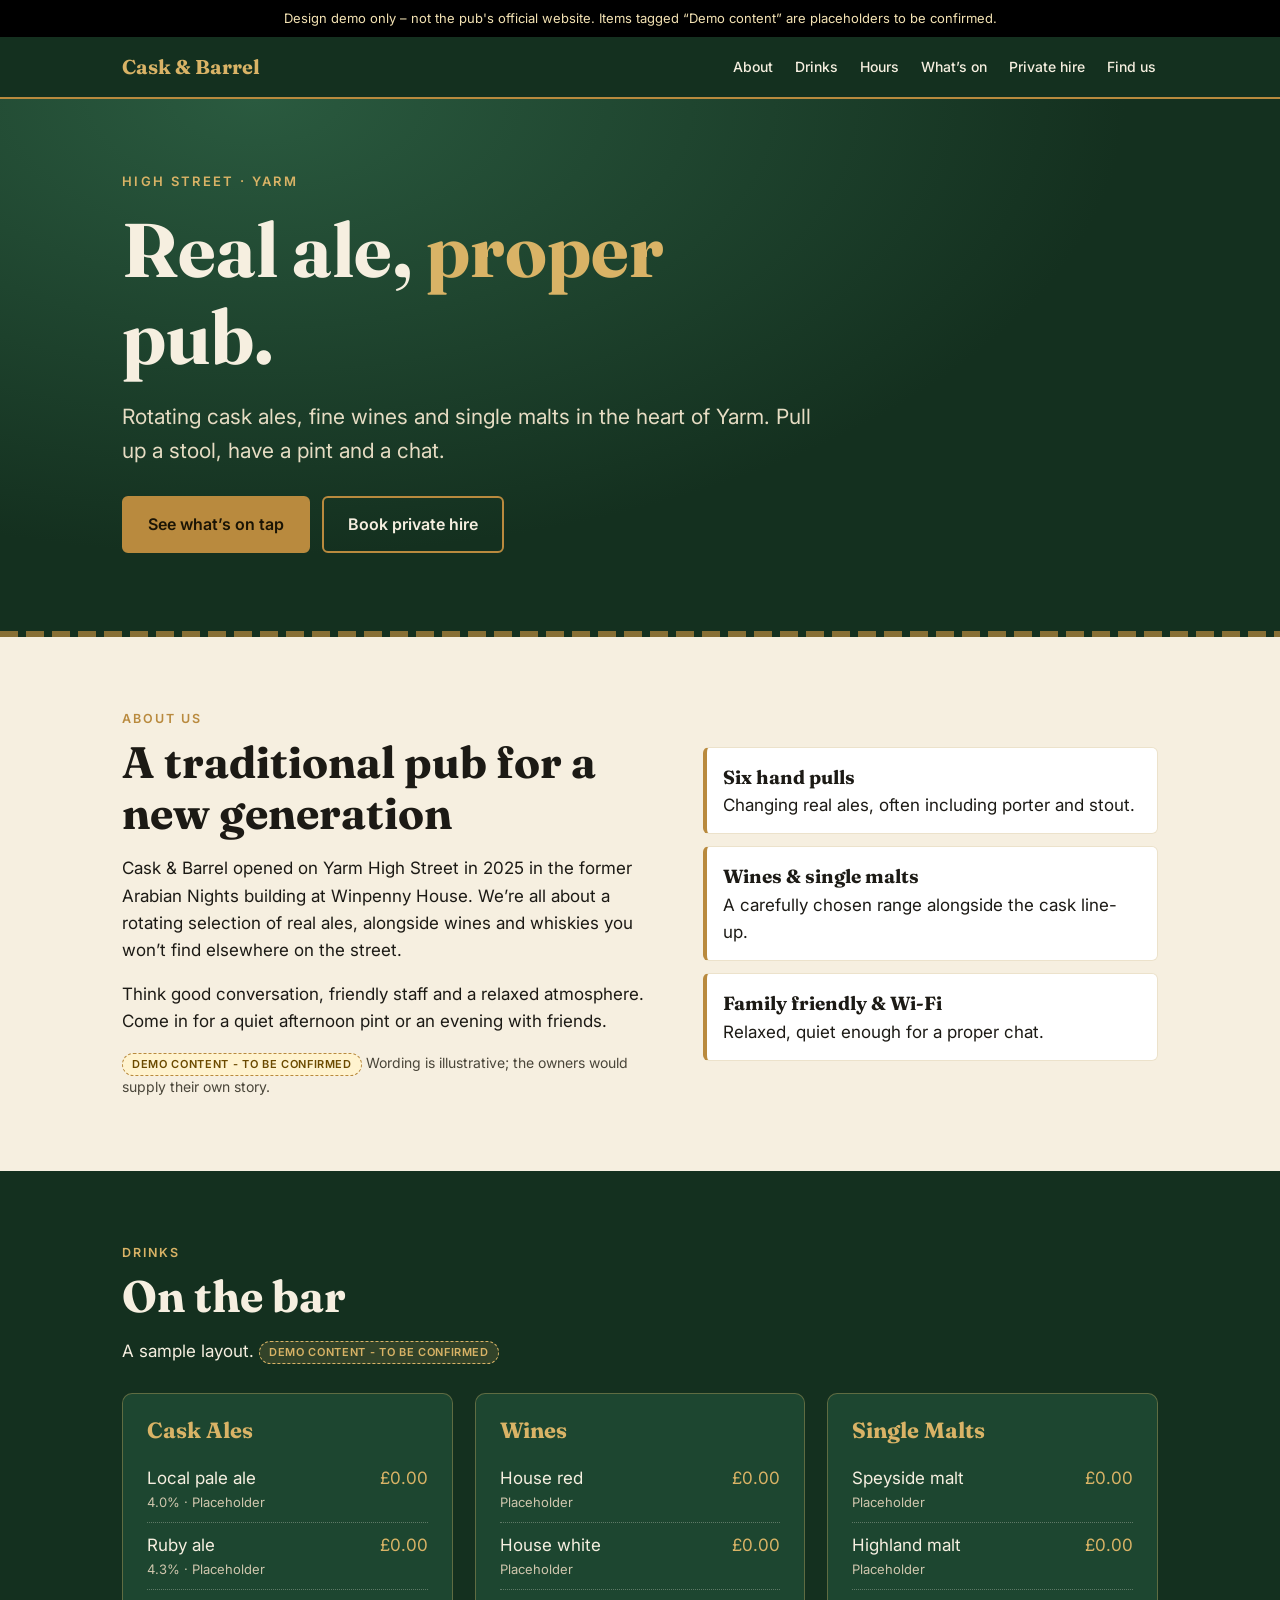
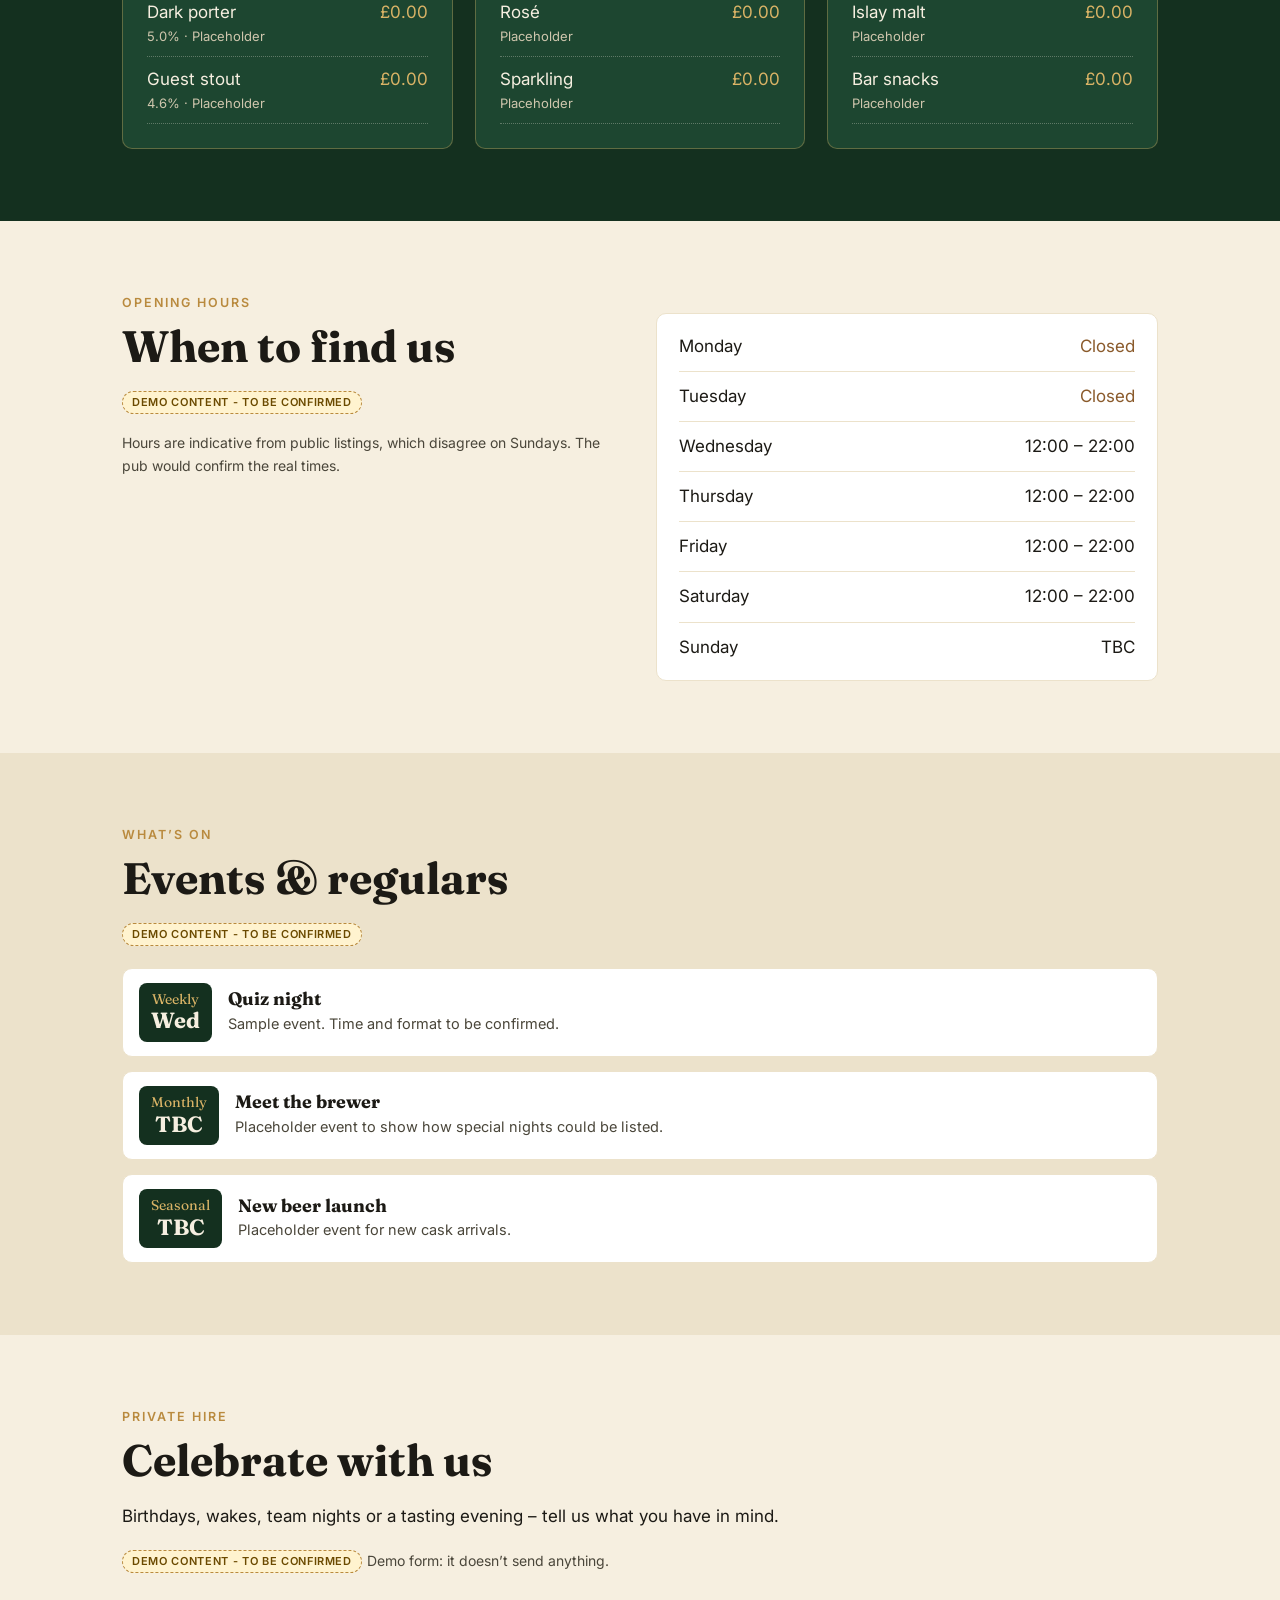
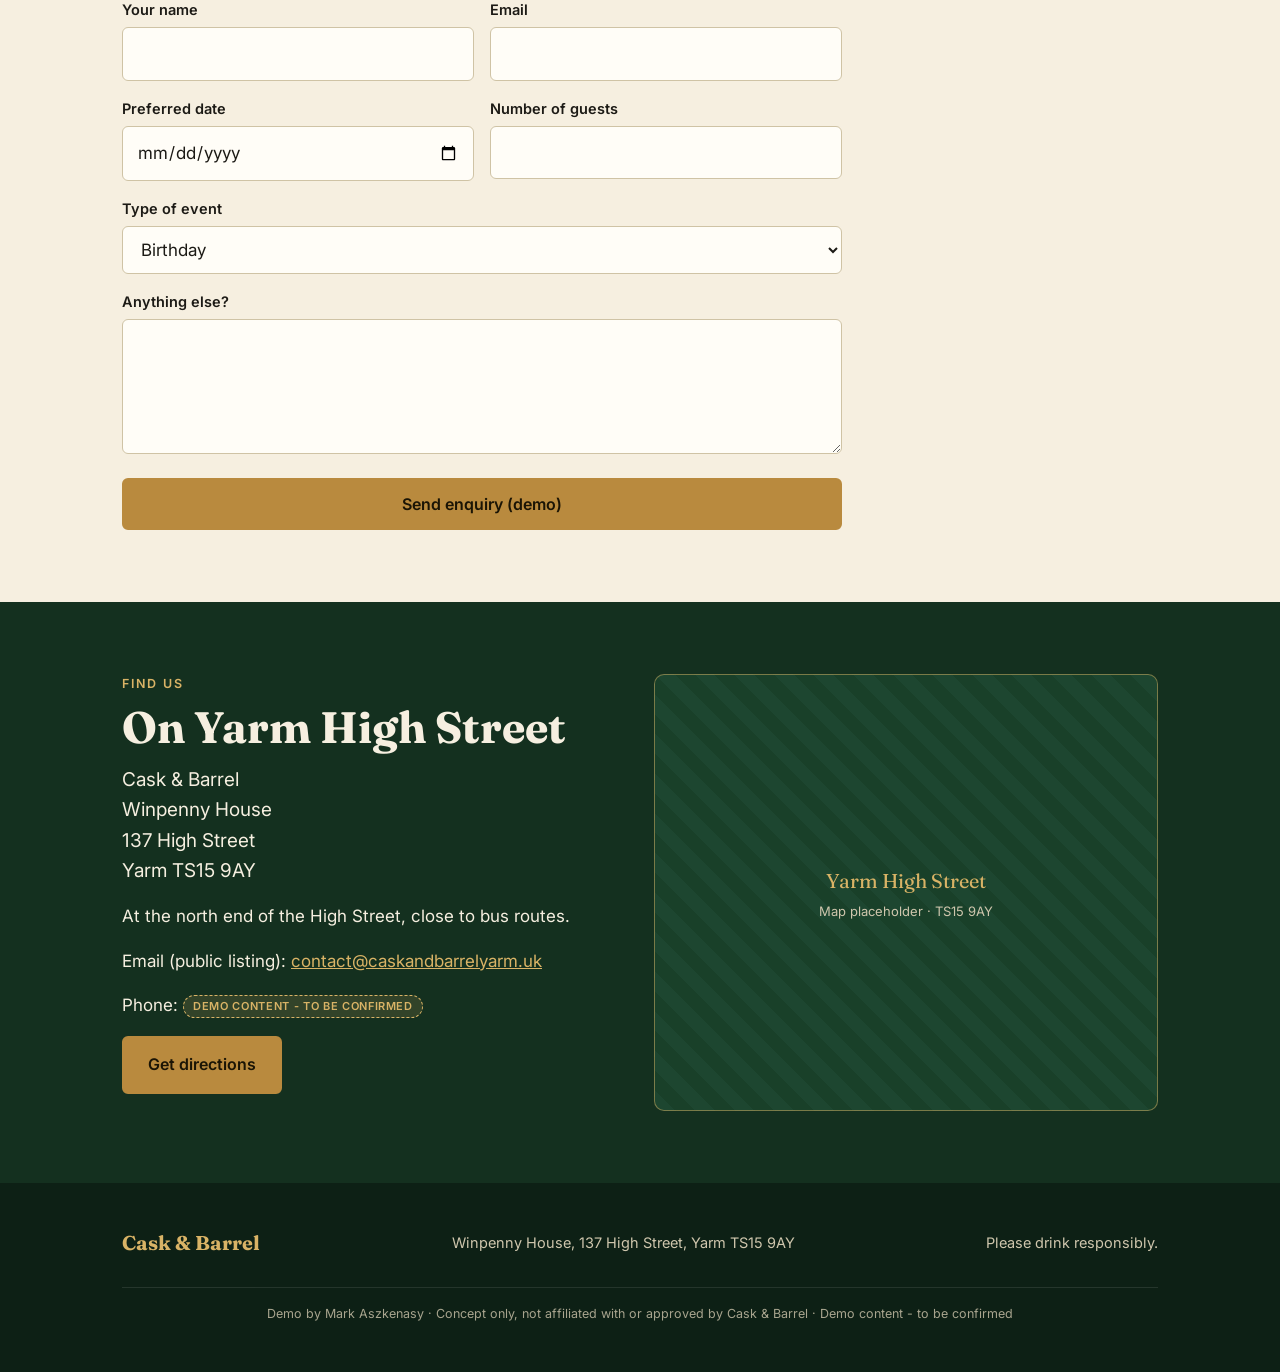
==== index.html @ b0732152 "Concept demo site" ====
<!DOCTYPE html>
<html lang="en-GB">
<head>
<meta charset="utf-8">
<meta name="viewport" content="width=device-width, initial-scale=1">
<title>Cask &amp; Barrel, Yarm – Demo design</title>
<meta name="description" content="Demo website concept for Cask &amp; Barrel, 137 High Street, Yarm. Demo content - to be confirmed.">
<link rel="preconnect" href="https://fonts.googleapis.com">
<link rel="preconnect" href="https://fonts.gstatic.com" crossorigin>
<link href="https://fonts.googleapis.com/css2?family=Fraunces:opsz,wght@9..144,500;9..144,700&family=Inter:wght@400;500;600&display=swap" rel="stylesheet">
<style>
:root{--green:#14301f;--green2:#1d4630;--cream:#f6efe0;--cream2:#ece2cb;--brass:#b98a3e;--brass2:#d9b366;--ink:#1c1a15;--serif:'Fraunces',Georgia,serif;--sans:'Inter',system-ui,-apple-system,Segoe UI,Roboto,sans-serif}
*{box-sizing:border-box}
html{scroll-behavior:smooth}
body{margin:0;font-family:var(--sans);color:var(--ink);background:var(--cream);line-height:1.6;font-size:17px}
a{color:inherit}
.wrap{max-width:1080px;margin:0 auto;padding:0 22px}
.skip{position:absolute;left:-999px;top:0;background:var(--brass);color:#000;padding:10px 14px;z-index:99}
.skip:focus{left:8px;top:8px}
:focus-visible{outline:3px solid var(--brass2);outline-offset:3px}
.tag{display:inline-block;font:600 11px/1 var(--sans);letter-spacing:.06em;text-transform:uppercase;background:#fff3cf;color:#6b4a00;border:1px dashed #b98a3e;border-radius:99px;padding:5px 9px;vertical-align:middle}
.dark .tag{background:rgba(217,179,102,.15);color:var(--brass2);border-color:var(--brass2)}
.banner{background:#000;color:#f3e2b3;font-size:13px;text-align:center;padding:8px 14px}
header.nav{background:var(--green);color:var(--cream);position:sticky;top:0;z-index:10;border-bottom:2px solid var(--brass)}
.nav .wrap{display:flex;align-items:center;justify-content:space-between;gap:12px;min-height:60px;flex-wrap:wrap}
.logo{font-family:var(--serif);font-weight:700;font-size:20px;text-decoration:none;color:var(--brass2);padding:8px 0}
nav ul{display:flex;gap:4px 18px;list-style:none;margin:0;padding:0;flex-wrap:wrap}
nav a{text-decoration:none;font-size:14px;font-weight:500;padding:8px 2px;display:inline-block}
nav a:hover{color:var(--brass2)}
@media(max-width:640px){nav li:nth-child(n+5){display:none}.logo{font-size:18px}}
.hero{background:radial-gradient(ellipse at 20% 0,#2a5a3f 0,var(--green) 60%);color:var(--cream);padding:72px 0 84px;position:relative;overflow:hidden}
.hero:after{content:"";position:absolute;inset:auto 0 0 0;height:6px;background:repeating-linear-gradient(90deg,var(--brass) 0 18px,transparent 18px 26px);opacity:.7}
.eyebrow{color:var(--brass2);letter-spacing:.18em;text-transform:uppercase;font-size:13px;font-weight:600;margin:0 0 14px}
h1,h2,h3{font-family:var(--serif);line-height:1.15;margin:0}
h1{font-size:clamp(40px,9vw,76px);font-weight:700;max-width:12ch}
h1 em{color:var(--brass2);font-style:normal}
.hero p.lead{font-size:clamp(18px,2.6vw,21px);max-width:34em;margin:20px 0 28px;color:#e6dcc3}
.btns{display:flex;gap:12px;flex-wrap:wrap}
.btn{display:inline-block;text-decoration:none;font-weight:600;padding:14px 24px;border-radius:6px;border:2px solid var(--brass);background:var(--brass);color:#1a1405;cursor:pointer;font-size:16px;font-family:var(--sans)}
.btn:hover{background:var(--brass2)}
.btn.ghost{background:transparent;color:var(--cream)}
.btn.ghost:hover{background:rgba(255,255,255,.08)}
section{padding:72px 0}
section h2{font-size:clamp(30px,5vw,44px);margin-bottom:12px}
.kicker{color:var(--brass);letter-spacing:.16em;text-transform:uppercase;font-size:12.5px;font-weight:600;margin:0 0 8px}
.dark{background:var(--green);color:var(--cream)}
.dark .kicker{color:var(--brass2)}
.about{display:grid;gap:36px}
@media(min-width:820px){.about{grid-template-columns:1.2fr 1fr;align-items:center}}
.facts{list-style:none;padding:0;margin:0;display:grid;gap:12px}
.facts li{background:#fff;border:1px solid var(--cream2);border-left:4px solid var(--brass);padding:14px 16px;border-radius:6px}
.facts b{font-family:var(--serif);font-size:19px;display:block}
.menu-grid{display:grid;gap:22px;margin-top:28px}
@media(min-width:760px){.menu-grid{grid-template-columns:repeat(3,1fr)}}
.card{background:var(--green2);border:1px solid rgba(217,179,102,.35);border-radius:10px;padding:24px}
.card h3{color:var(--brass2);font-size:22px;margin-bottom:12px}
.card ul{list-style:none;margin:0;padding:0}
.card li{display:flex;justify-content:space-between;gap:12px;padding:9px 0;border-bottom:1px dotted rgba(246,239,224,.3)}
.card li span:last-child{color:var(--brass2);white-space:nowrap}
.card small{display:block;color:#cfc6ad;font-size:13px}
.hours{max-width:520px;margin-top:20px;background:#fff;border:1px solid var(--cream2);border-radius:10px;padding:8px 22px}
.hours div{display:flex;justify-content:space-between;padding:11px 0;border-bottom:1px solid var(--cream2)}
.hours div:last-child{border:0}
.hours .closed{color:#8a5a2b}
.two{display:grid;gap:32px}
@media(min-width:820px){.two{grid-template-columns:1fr 1fr}}
.events{display:grid;gap:14px;margin-top:20px}
.ev{display:flex;gap:16px;align-items:center;background:#fff;border:1px solid var(--cream2);border-radius:10px;padding:14px 16px}
.date{background:var(--green);color:var(--brass2);font-family:var(--serif);text-align:center;border-radius:8px;padding:8px 12px;min-width:68px;font-size:14px;line-height:1.2}
.date b{display:block;font-size:22px;color:var(--cream)}
.ev h3{font-size:18px}
.ev p{margin:2px 0 0;font-size:14.5px;color:#4a463a}
form{display:grid;gap:16px;margin-top:24px;max-width:720px}
.row{display:grid;gap:16px}
@media(min-width:640px){.row{grid-template-columns:1fr 1fr}}
label{display:block;font-weight:600;font-size:14.5px;margin-bottom:6px}
input,select,textarea{width:100%;font:inherit;padding:12px 14px;border-radius:6px;border:1.5px solid #cfc3a5;background:#fffdf7;color:var(--ink)}
.note{font-size:14px;color:#4a463a;margin:0}
.demo-msg{display:none;background:#fff3cf;color:#6b4a00;padding:12px 14px;border-radius:6px;border:1px dashed var(--brass)}
.find{display:grid;gap:28px}
@media(min-width:820px){.find{grid-template-columns:1fr 1fr}}
.map{flex-direction:column;min-height:260px;border-radius:10px;border:1px solid rgba(217,179,102,.5);background:repeating-linear-gradient(45deg,#1d4630 0 14px,#194029 14px 28px);display:flex;align-items:center;justify-content:center;text-align:center;padding:20px;color:var(--brass2);font-family:var(--serif);font-size:20px}
.map small{display:block;font:13px var(--sans);color:#cfc6ad;margin-top:6px}
address{font-style:normal;font-size:19px;margin:12px 0}
.dark a.link{color:var(--brass2)}
footer{background:#0d2015;color:#cfc6ad;padding:36px 0;font-size:14.5px}
footer .wrap{display:flex;flex-wrap:wrap;gap:14px 28px;justify-content:space-between;align-items:center}
footer .logo{font-size:20px}
.demo-by{font-size:12.5px;opacity:.8;width:100%;text-align:center;border-top:1px solid rgba(255,255,255,.12);padding-top:16px;margin-top:6px}
@media(prefers-reduced-motion:reduce){html{scroll-behavior:auto}}
</style>
</head>
<body>
<a class="skip" href="#main">Skip to content</a>
<div class="banner">Design demo only – not the pub's official website. Items tagged “Demo content” are placeholders to be confirmed.</div>
<header class="nav">
<div class="wrap">
<a class="logo" href="#top">Cask &amp; Barrel</a>
<nav aria-label="Main"><ul>
<li><a href="#about">About</a></li><li><a href="#menu">Drinks</a></li><li><a href="#hours">Hours</a></li><li><a href="#whats-on">What’s on</a></li><li><a href="#private-hire">Private hire</a></li><li><a href="#find-us">Find us</a></li>
</ul></nav>
</div>
</header>
<main id="main">
<div class="hero" id="top">
<div class="wrap">
<p class="eyebrow">High Street · Yarm</p>
<h1>Real ale, <em>proper</em> pub.</h1>
<p class="lead">Rotating cask ales, fine wines and single malts in the heart of Yarm. Pull up a stool, have a pint and a chat.</p>
<div class="btns"><a class="btn" href="#menu">See what’s on tap</a><a class="btn ghost" href="#private-hire">Book private hire</a></div>
</div>
</div>

<section id="about"><div class="wrap about">
<div>
<p class="kicker">About us</p>
<h2>A traditional pub for a new generation</h2>
<p>Cask &amp; Barrel opened on Yarm High Street in 2025 in the former Arabian Nights building at Winpenny House. We’re all about a rotating selection of real ales, alongside wines and whiskies you won’t find elsewhere on the street.</p>
<p>Think good conversation, friendly staff and a relaxed atmosphere. Come in for a quiet afternoon pint or an evening with friends.</p>
<p class="note"><span class="tag">Demo content - to be confirmed</span> Wording is illustrative; the owners would supply their own story.</p>
</div>
<ul class="facts">
<li><b>Six hand pulls</b>Changing real ales, often including porter and stout.</li>
<li><b>Wines &amp; single malts</b>A carefully chosen range alongside the cask line-up.</li>
<li><b>Family friendly &amp; Wi-Fi</b>Relaxed, quiet enough for a proper chat.</li>
</ul>
</div></section>

<section id="menu" class="dark"><div class="wrap">
<p class="kicker">Drinks</p>
<h2>On the bar</h2>
<p>A sample layout. <span class="tag">Demo content - to be confirmed</span></p>
<div class="menu-grid">
<div class="card"><h3>Cask Ales</h3><ul>
<li><span>Local pale ale<small>4.0% · Placeholder</small></span><span>£0.00</span></li>
<li><span>Ruby ale<small>4.3% · Placeholder</small></span><span>£0.00</span></li>
<li><span>Dark porter<small>5.0% · Placeholder</small></span><span>£0.00</span></li>
<li><span>Guest stout<small>4.6% · Placeholder</small></span><span>£0.00</span></li></ul></div>
<div class="card"><h3>Wines</h3><ul>
<li><span>House red<small>Placeholder</small></span><span>£0.00</span></li>
<li><span>House white<small>Placeholder</small></span><span>£0.00</span></li>
<li><span>Rosé<small>Placeholder</small></span><span>£0.00</span></li>
<li><span>Sparkling<small>Placeholder</small></span><span>£0.00</span></li></ul></div>
<div class="card"><h3>Single Malts</h3><ul>
<li><span>Speyside malt<small>Placeholder</small></span><span>£0.00</span></li>
<li><span>Highland malt<small>Placeholder</small></span><span>£0.00</span></li>
<li><span>Islay malt<small>Placeholder</small></span><span>£0.00</span></li>
<li><span>Bar snacks<small>Placeholder</small></span><span>£0.00</span></li></ul></div>
</div>
</div></section>

<section id="hours"><div class="wrap two">
<div>
<p class="kicker">Opening hours</p>
<h2>When to find us</h2>
<p><span class="tag">Demo content - to be confirmed</span></p>
<p class="note">Hours are indicative from public listings, which disagree on Sundays. The pub would confirm the real times.</p>
</div>
<div class="hours" role="table" aria-label="Opening hours (to be confirmed)">
<div role="row"><span>Monday</span><span class="closed">Closed</span></div>
<div role="row"><span>Tuesday</span><span class="closed">Closed</span></div>
<div role="row"><span>Wednesday</span><span>12:00 – 22:00</span></div>
<div role="row"><span>Thursday</span><span>12:00 – 22:00</span></div>
<div role="row"><span>Friday</span><span>12:00 – 22:00</span></div>
<div role="row"><span>Saturday</span><span>12:00 – 22:00</span></div>
<div role="row"><span>Sunday</span><span>TBC</span></div>
</div>
</div></section>

<section id="whats-on" style="background:var(--cream2)"><div class="wrap">
<p class="kicker">What’s on</p>
<h2>Events &amp; regulars</h2>
<p><span class="tag">Demo content - to be confirmed</span></p>
<div class="events">
<div class="ev"><div class="date">Weekly<b>Wed</b></div><div><h3>Quiz night</h3><p>Sample event. Time and format to be confirmed.</p></div></div>
<div class="ev"><div class="date">Monthly<b>TBC</b></div><div><h3>Meet the brewer</h3><p>Placeholder event to show how special nights could be listed.</p></div></div>
<div class="ev"><div class="date">Seasonal<b>TBC</b></div><div><h3>New beer launch</h3><p>Placeholder event for new cask arrivals.</p></div></div>
</div>
</div></section>

<section id="private-hire"><div class="wrap">
<p class="kicker">Private hire</p>
<h2>Celebrate with us</h2>
<p>Birthdays, wakes, team nights or a tasting evening – tell us what you have in mind.</p>
<p><span class="tag">Demo content - to be confirmed</span> <span class="note">Demo form: it doesn’t send anything.</span></p>
<form id="demo-form" novalidate>
<div class="row"><div><label for="n">Your name</label><input id="n" autocomplete="name"></div>
<div><label for="e">Email</label><input id="e" type="email" autocomplete="email"></div></div>
<div class="row"><div><label for="d">Preferred date</label><input id="d" type="date"></div>
<div><label for="g">Number of guests</label><input id="g" type="number" min="1" inputmode="numeric"></div></div>
<div><label for="t">Type of event</label><select id="t"><option>Birthday</option><option>Celebration</option><option>Work event</option><option>Other</option></select></div>
<div><label for="m">Anything else?</label><textarea id="m" rows="4"></textarea></div>
<button class="btn" type="submit">Send enquiry (demo)</button>
<p class="demo-msg" id="dm" role="status">This is a demo form – nothing has been sent.</p>
</form>
</div></section>

<section id="find-us" class="dark"><div class="wrap find">
<div>
<p class="kicker">Find us</p>
<h2>On Yarm High Street</h2>
<address>Cask &amp; Barrel<br>Winpenny House<br>137 High Street<br>Yarm TS15 9AY</address>
<p>At the north end of the High Street, close to bus routes.</p>
<p>Email (public listing): <a class="link" href="mailto:contact@caskandbarrelyarm.uk">contact@caskandbarrelyarm.uk</a></p>
<p>Phone: <span class="tag">Demo content - to be confirmed</span></p>
<p><a class="btn" href="https://www.google.com/maps/search/?api=1&query=Cask+%26+Barrel+137+High+Street+Yarm+TS15+9AY" rel="noopener">Get directions</a></p>
</div>
<div class="map" role="img" aria-label="Map placeholder">Yarm High Street<small>Map placeholder · TS15 9AY</small></div>
</div></section>
</main>
<footer><div class="wrap">
<a class="logo" href="#top">Cask &amp; Barrel</a>
<span>Winpenny House, 137 High Street, Yarm TS15 9AY</span>
<span>Please drink responsibly.</span>
<p class="demo-by">Demo by Mark Aszkenasy · Concept only, not affiliated with or approved by Cask &amp; Barrel · Demo content - to be confirmed</p>
</div></footer>
<script>
document.getElementById('demo-form').addEventListener('submit',function(e){e.preventDefault();document.getElementById('dm').style.display='block'});
</script>
</body>
</html>
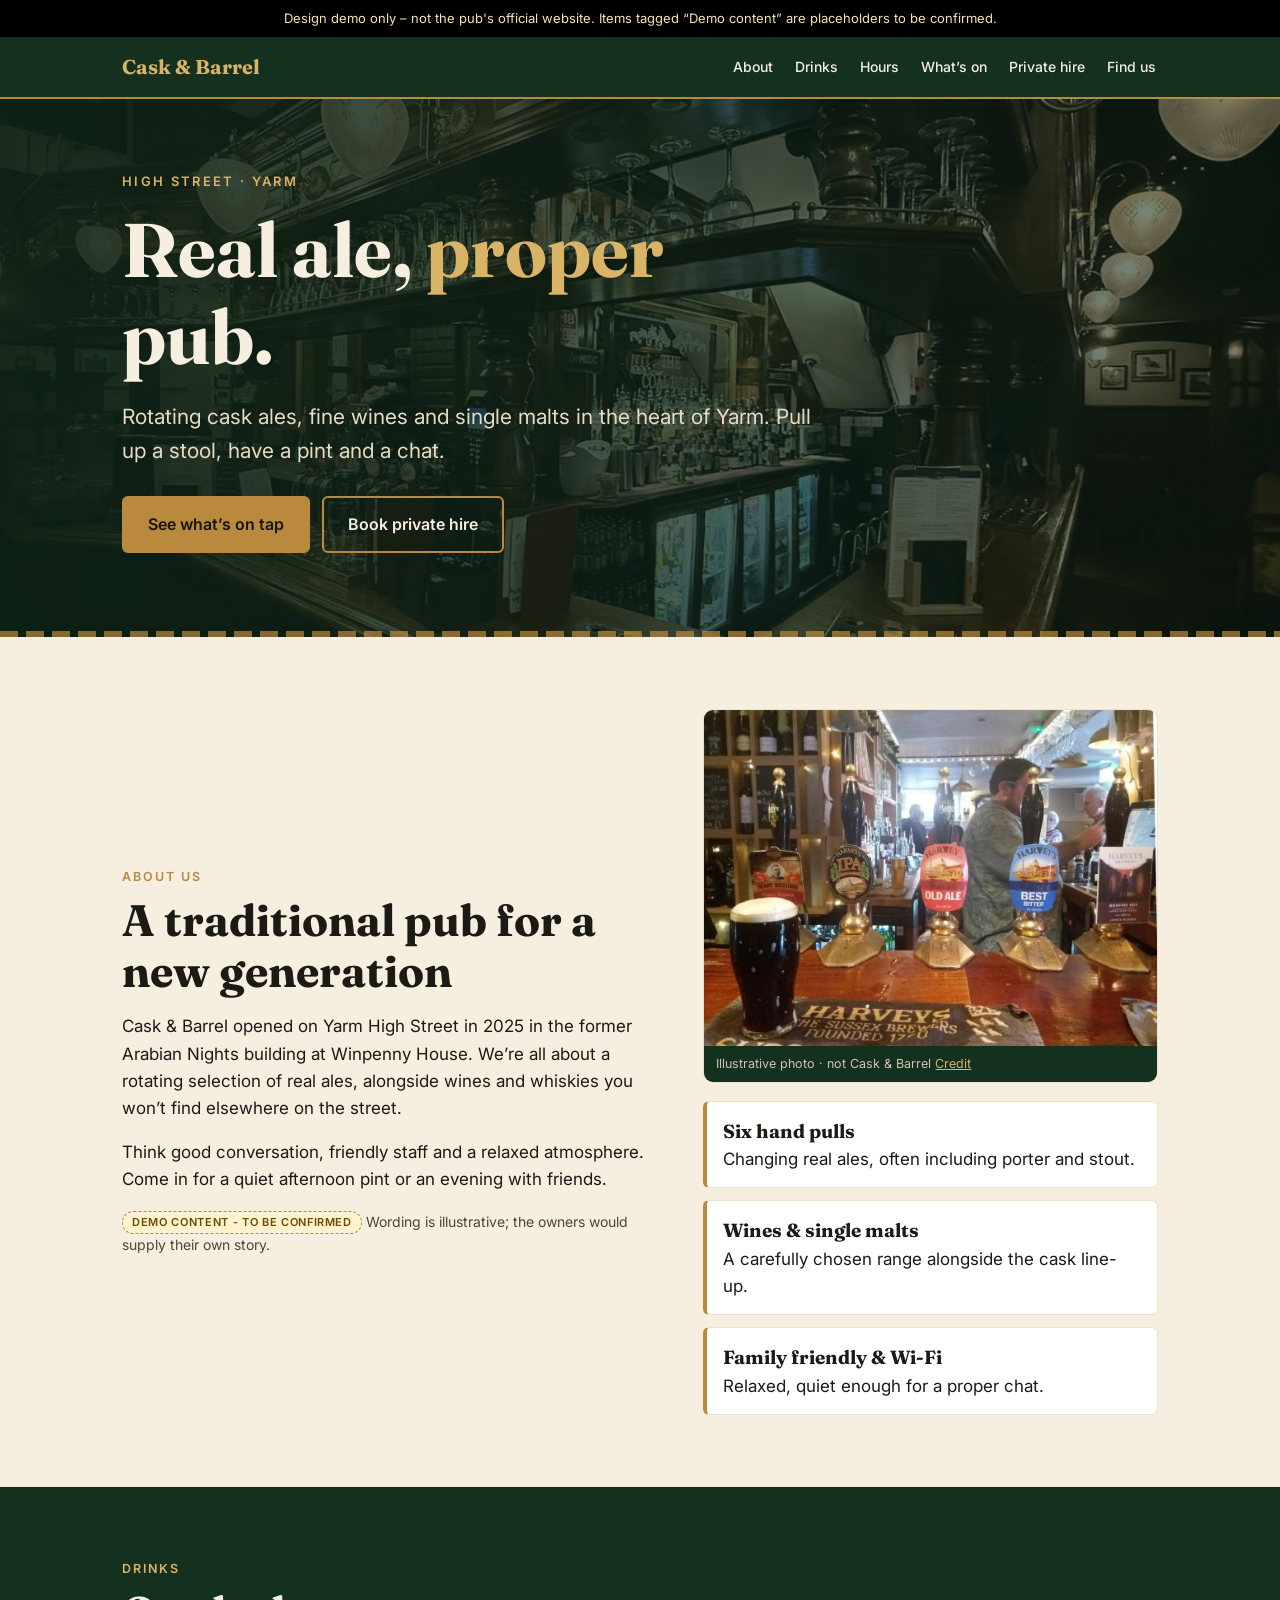
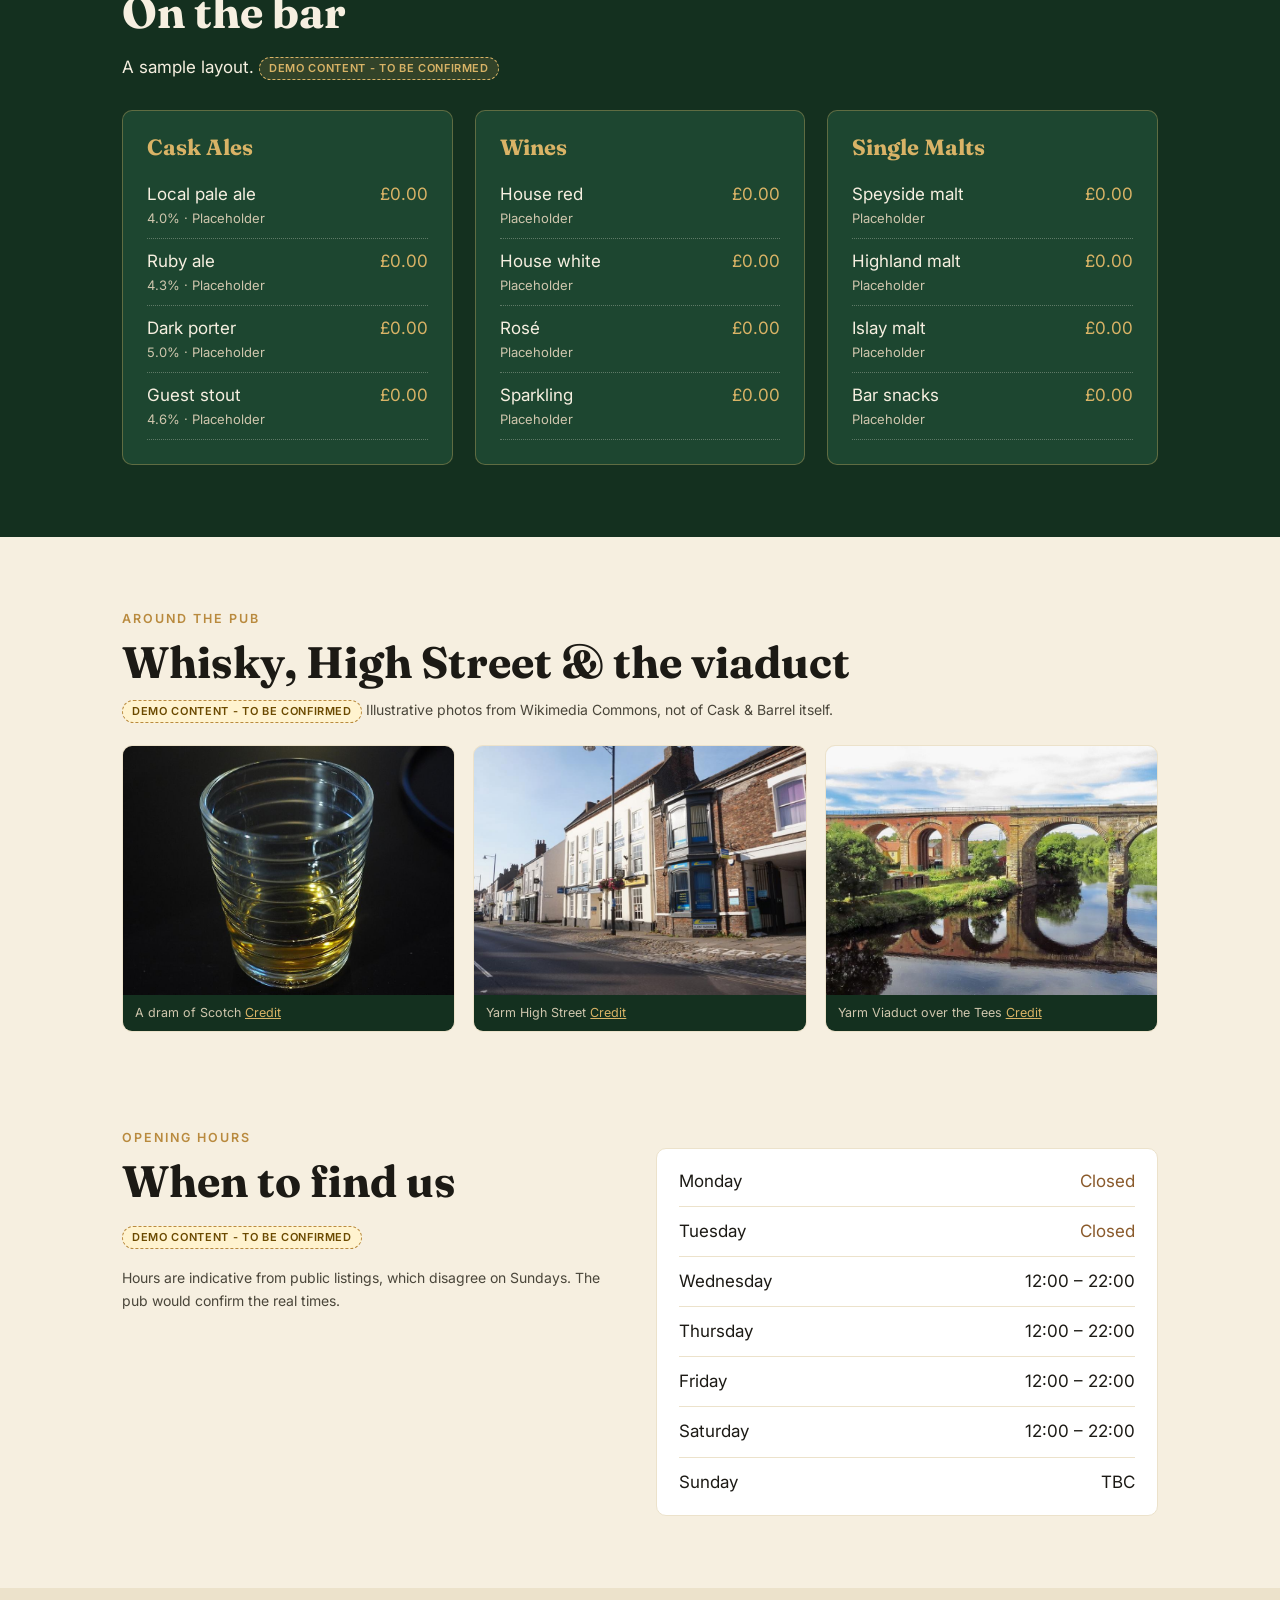
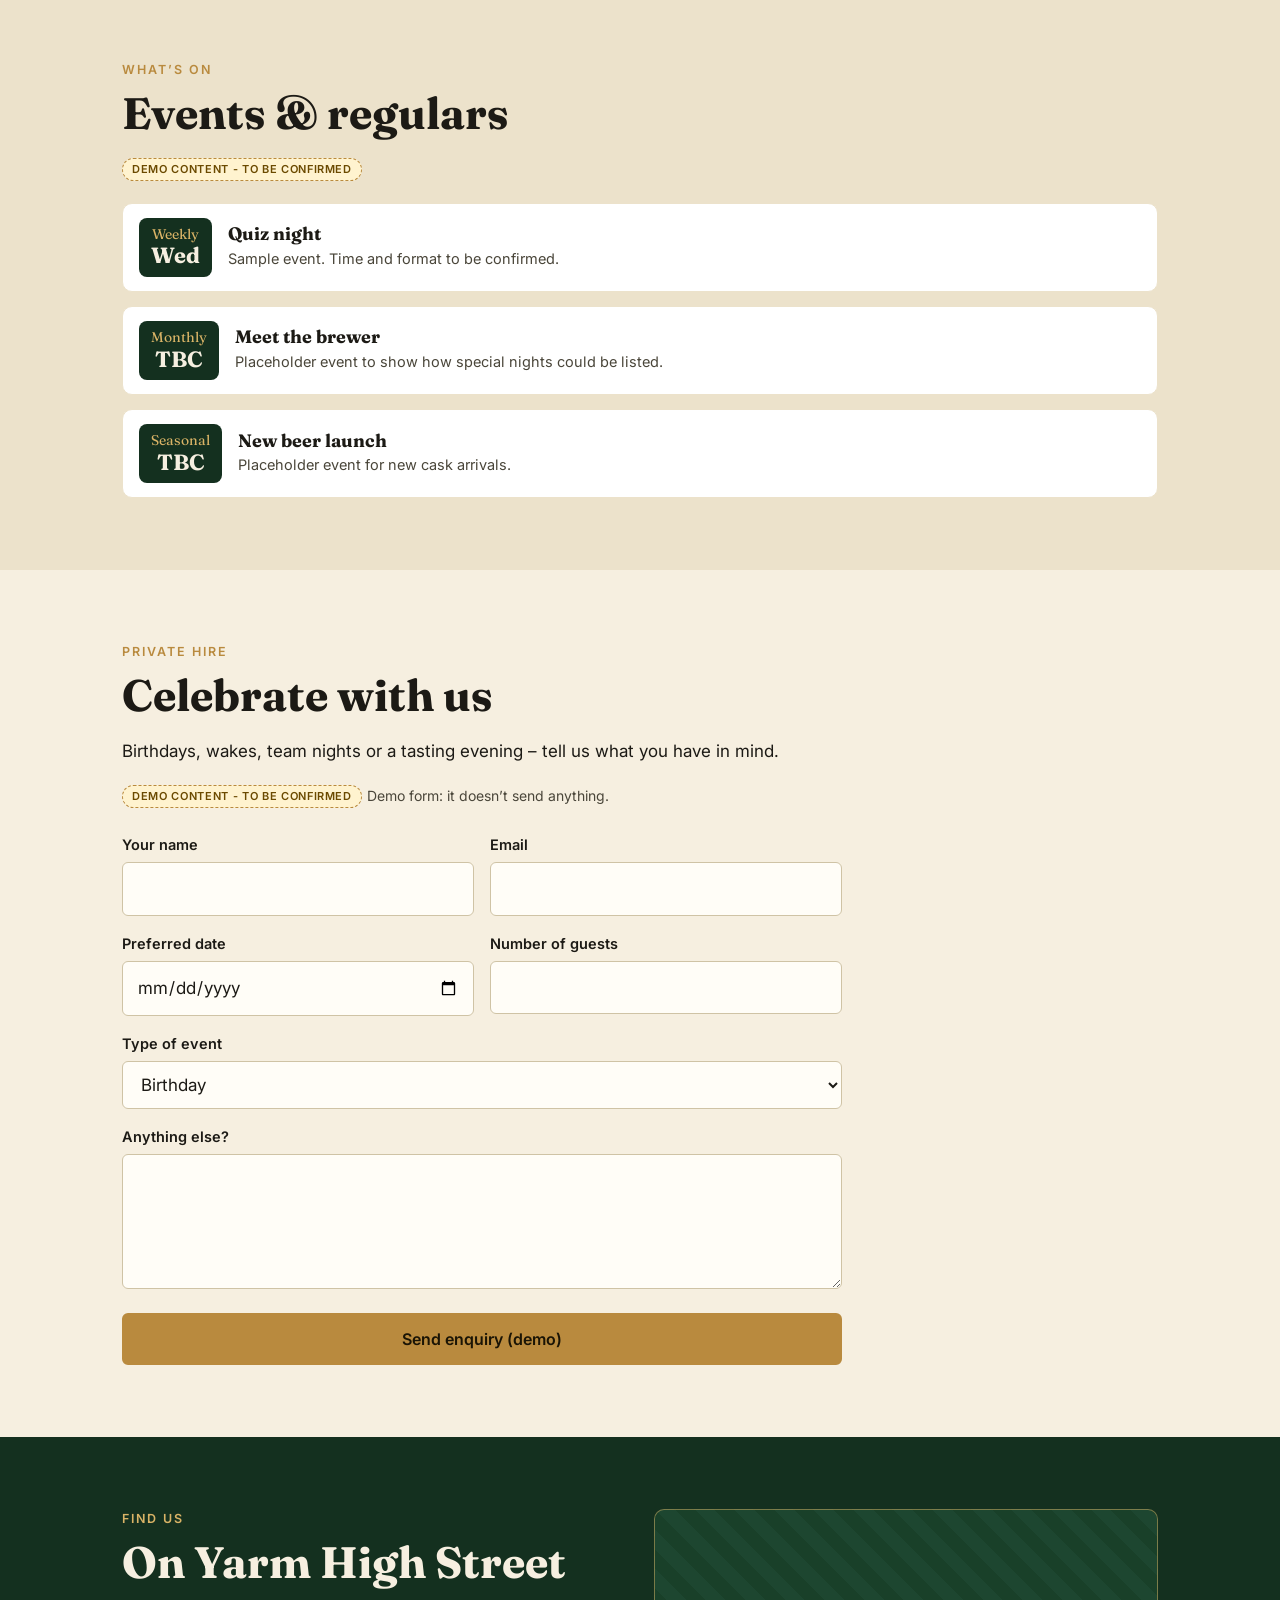
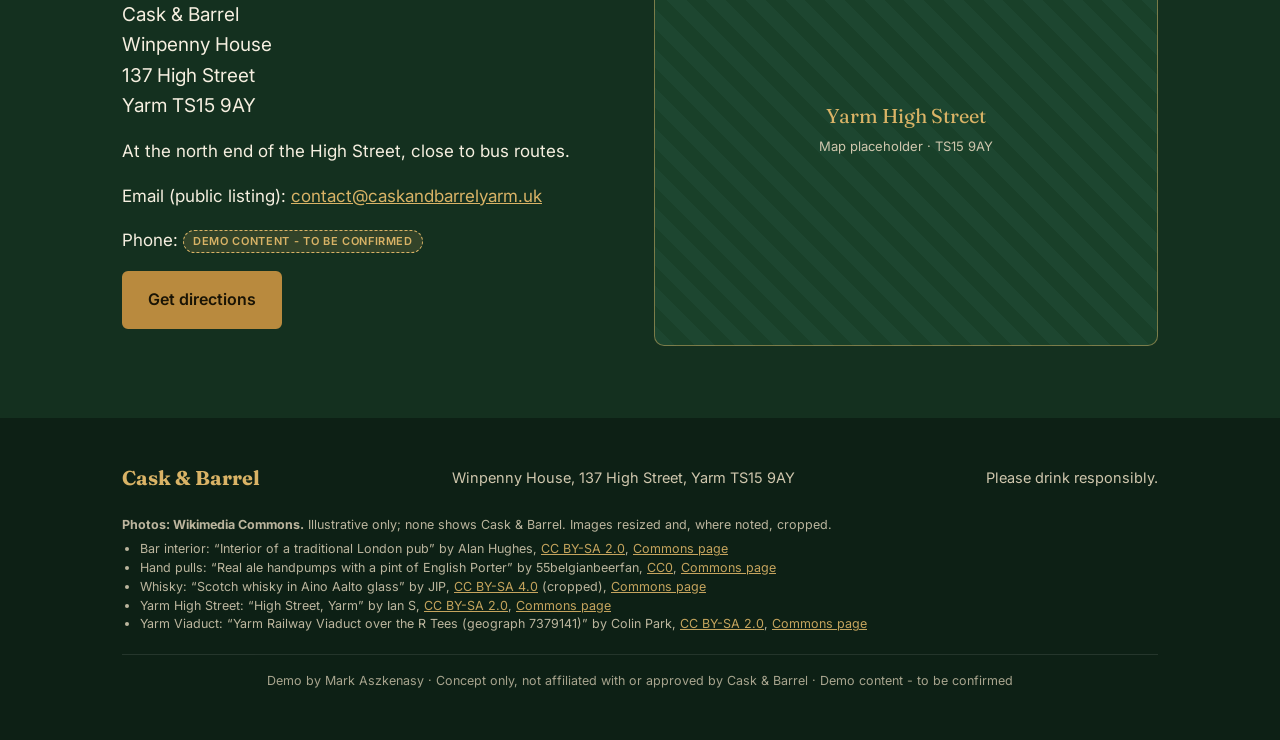
==== commit a88df5b5: "Add Wikimedia Commons photos with credits and subtle motion" ====
--- a/index.html
+++ b/index.html
@@ -28,8 +28,11 @@
 nav a{text-decoration:none;font-size:14px;font-weight:500;padding:8px 2px;display:inline-block}
 nav a:hover{color:var(--brass2)}
 @media(max-width:640px){nav li:nth-child(n+5){display:none}.logo{font-size:18px}}
-.hero{background:radial-gradient(ellipse at 20% 0,#2a5a3f 0,var(--green) 60%);color:var(--cream);padding:72px 0 84px;position:relative;overflow:hidden}
-.hero:after{content:"";position:absolute;inset:auto 0 0 0;height:6px;background:repeating-linear-gradient(90deg,var(--brass) 0 18px,transparent 18px 26px);opacity:.7}
+.hero{background:var(--green);color:var(--cream);padding:72px 0 84px;position:relative;overflow:hidden}
+.hero-bg{position:absolute;inset:-4%;z-index:0;background:linear-gradient(90deg,rgba(14,35,23,.92) 0,rgba(14,35,23,.72) 55%,rgba(14,35,23,.5) 100%),url(images/traditional-pub-bar-interior.jpg) center/cover;animation:heroZoom 28s ease-in-out infinite alternate;will-change:transform}
+@keyframes heroZoom{from{transform:scale(1)}to{transform:scale(1.09) translate3d(-1.2%,-1%,0)}}
+.hero .wrap{position:relative;z-index:1}
+.hero:after{z-index:1;content:"";position:absolute;inset:auto 0 0 0;height:6px;background:repeating-linear-gradient(90deg,var(--brass) 0 18px,transparent 18px 26px);opacity:.7}
 .eyebrow{color:var(--brass2);letter-spacing:.18em;text-transform:uppercase;font-size:13px;font-weight:600;margin:0 0 14px}
 h1,h2,h3{font-family:var(--serif);line-height:1.15;margin:0}
 h1{font-size:clamp(40px,9vw,76px);font-weight:700;max-width:12ch}
@@ -87,10 +90,33 @@
 footer .wrap{display:flex;flex-wrap:wrap;gap:14px 28px;justify-content:space-between;align-items:center}
 footer .logo{font-size:20px}
 .demo-by{font-size:12.5px;opacity:.8;width:100%;text-align:center;border-top:1px solid rgba(255,255,255,.12);padding-top:16px;margin-top:6px}
-@media(prefers-reduced-motion:reduce){html{scroll-behavior:auto}}
+figure.photo{margin:0;border-radius:10px;overflow:hidden;border:1px solid var(--cream2);background:var(--cream2)}
+.photo img{display:block;width:100%;height:auto;transition:transform .8s ease}
+.photo:hover img{transform:scale(1.04)}
+.photo figcaption{background:var(--green);color:#cfc6ad;font-size:12.5px;padding:8px 12px}
+.photo figcaption a{color:var(--brass2)}
+.about figure.photo{margin-bottom:18px}
+.gallery{display:grid;gap:18px;margin-top:22px}
+@media(min-width:760px){.gallery{grid-template-columns:repeat(3,1fr)}.gallery .photo img{aspect-ratio:4/3;object-fit:cover}}
+.credits{width:100%;font-size:12.5px;line-height:1.5;opacity:.9}
+.credits ul{margin:6px 0 0;padding-left:18px}
+.credits a{color:var(--brass2)}
+nav a{position:relative}
+nav a:after{content:"";position:absolute;left:2px;right:2px;bottom:3px;height:2px;background:var(--brass2);transform:scaleX(0);transform-origin:left;transition:transform .3s ease}
+nav a:hover:after,nav a:focus-visible:after{transform:scaleX(1)}
+.btn{transition:background .25s,transform .25s,box-shadow .25s}
+.btn:hover{transform:translateY(-2px);box-shadow:0 6px 16px rgba(0,0,0,.25)}
+.card{transition:transform .3s ease,box-shadow .3s ease,border-color .3s}
+.card:hover{transform:translateY(-5px);box-shadow:0 12px 26px rgba(0,0,0,.35);border-color:var(--brass2)}
+.ev{transition:transform .25s,box-shadow .25s}
+.ev:hover{transform:translateX(4px);box-shadow:0 6px 16px rgba(0,0,0,.1)}
+.js .reveal{opacity:0;transform:translateY(24px);transition:opacity .8s ease,transform .8s ease;transition-delay:var(--d,0s)}
+.js .reveal.in{opacity:1;transform:none}
+@media(prefers-reduced-motion:reduce){html{scroll-behavior:auto}.hero-bg{animation:none}.js .reveal{opacity:1;transform:none;transition:none}*,*:before,*:after{transition:none!important}}
 </style>
 </head>
 <body>
+<script>document.documentElement.classList.add("js")</script>
 <a class="skip" href="#main">Skip to content</a>
 <div class="banner">Design demo only – not the pub's official website. Items tagged “Demo content” are placeholders to be confirmed.</div>
 <header class="nav">
@@ -103,6 +129,7 @@
 </header>
 <main id="main">
 <div class="hero" id="top">
+<div class="hero-bg" role="img" aria-label="Photo: the bar of a traditional wood-panelled London pub, with brass hand pulls and glass-shaded lamps (illustrative, not Cask &amp; Barrel)"></div>
 <div class="wrap">
 <p class="eyebrow">High Street · Yarm</p>
 <h1>Real ale, <em>proper</em> pub.</h1>
@@ -119,11 +146,14 @@
 <p>Think good conversation, friendly staff and a relaxed atmosphere. Come in for a quiet afternoon pint or an evening with friends.</p>
 <p class="note"><span class="tag">Demo content - to be confirmed</span> Wording is illustrative; the owners would supply their own story.</p>
 </div>
+<div>
+<figure class="photo"><img src="images/real-ale-handpumps-and-porter.jpg" width="1100" height="816" loading="lazy" decoding="async" alt="A row of brass-topped real ale hand pulls on a pub bar, with a dark pint of porter in the foreground (illustrative photo, not Cask &amp; Barrel)"><figcaption>Illustrative photo · not Cask &amp; Barrel <a href="#photo-credits">Credit</a></figcaption></figure>
 <ul class="facts">
 <li><b>Six hand pulls</b>Changing real ales, often including porter and stout.</li>
 <li><b>Wines &amp; single malts</b>A carefully chosen range alongside the cask line-up.</li>
 <li><b>Family friendly &amp; Wi-Fi</b>Relaxed, quiet enough for a proper chat.</li>
 </ul>
+</div>
 </div></section>
 
 <section id="menu" class="dark"><div class="wrap">
@@ -149,6 +179,17 @@
 </div>
 </div></section>
 
+<section id="around" style="padding-bottom:24px"><div class="wrap">
+<p class="kicker">Around the pub</p>
+<h2>Whisky, High Street &amp; the viaduct</h2>
+<p class="note"><span class="tag">Demo content - to be confirmed</span> Illustrative photos from Wikimedia Commons, not of Cask &amp; Barrel itself.</p>
+<div class="gallery">
+<figure class="photo"><img src="images/scotch-whisky-glass.jpg" width="1000" height="694" loading="lazy" decoding="async" alt="A glass of Scotch whisky on a dark table (illustrative photo)"><figcaption>A dram of Scotch <a href="#photo-credits">Credit</a></figcaption></figure>
+<figure class="photo"><img src="images/yarm-high-street.jpg" width="1000" height="666" loading="lazy" decoding="async" alt="Georgian and Victorian buildings along Yarm High Street in morning sun"><figcaption>Yarm High Street <a href="#photo-credits">Credit</a></figcaption></figure>
+<figure class="photo"><img src="images/yarm-viaduct-river-tees.jpg" width="1000" height="562" loading="lazy" decoding="async" alt="Yarm railway viaduct reflected in the River Tees"><figcaption>Yarm Viaduct over the Tees <a href="#photo-credits">Credit</a></figcaption></figure>
+</div>
+</div></section>
+
 <section id="hours"><div class="wrap two">
 <div>
 <p class="kicker">Opening hours</p>
@@ -212,10 +253,27 @@
 <a class="logo" href="#top">Cask &amp; Barrel</a>
 <span>Winpenny House, 137 High Street, Yarm TS15 9AY</span>
 <span>Please drink responsibly.</span>
+<div class="credits" id="photo-credits"><b>Photos: Wikimedia Commons.</b> Illustrative only; none shows Cask &amp; Barrel. Images resized and, where noted, cropped.
+<ul>
+<li>Bar interior: “Interior of a traditional London pub” by Alan Hughes, <a href="https://creativecommons.org/licenses/by-sa/2.0" rel="noopener">CC BY-SA 2.0</a>, <a href="https://commons.wikimedia.org/wiki/File:Interior_of_a_traditional_London_pub_-_geograph.org.uk_-_8378573.jpg" rel="noopener">Commons page</a></li>
+<li>Hand pulls: “Real ale handpumps with a pint of English Porter” by 55belgianbeerfan, <a href="http://creativecommons.org/publicdomain/zero/1.0/deed.en" rel="noopener">CC0</a>, <a href="https://commons.wikimedia.org/wiki/File:Real_ale_handpumps_with_a_pint_of_English_Porter.jpg" rel="noopener">Commons page</a></li>
+<li>Whisky: “Scotch whisky in Aino Aalto glass” by JIP, <a href="https://creativecommons.org/licenses/by-sa/4.0" rel="noopener">CC BY-SA 4.0</a> (cropped), <a href="https://commons.wikimedia.org/wiki/File:Scotch_whisky_in_Aino_Aalto_glass.jpg" rel="noopener">Commons page</a></li>
+<li>Yarm High Street: “High Street, Yarm” by Ian S, <a href="https://creativecommons.org/licenses/by-sa/2.0" rel="noopener">CC BY-SA 2.0</a>, <a href="https://commons.wikimedia.org/wiki/File:High_Street,_Yarm_-_geograph.org.uk_-_6624736.jpg" rel="noopener">Commons page</a></li>
+<li>Yarm Viaduct: “Yarm Railway Viaduct over the R Tees (geograph 7379141)” by Colin Park, <a href="https://creativecommons.org/licenses/by-sa/2.0" rel="noopener">CC BY-SA 2.0</a>, <a href="https://commons.wikimedia.org/wiki/File:Yarm_Railway_Viaduct_over_the_R_Tees_(geograph_7379141).jpg" rel="noopener">Commons page</a></li>
+</ul></div>
 <p class="demo-by">Demo by Mark Aszkenasy · Concept only, not affiliated with or approved by Cask &amp; Barrel · Demo content - to be confirmed</p>
 </div></footer>
 <script>
 document.getElementById('demo-form').addEventListener('submit',function(e){e.preventDefault();document.getElementById('dm').style.display='block'});
+
+(function(){
+var els=document.querySelectorAll('.about>div,.menu-grid .card,.hours,.ev,#hours .two>div:first-child,#private-hire .wrap>*,#find-us .find>div,.gallery .photo,section h2,.kicker,.facts li');
+var rm=matchMedia('(prefers-reduced-motion: reduce)').matches;
+if(rm||!('IntersectionObserver' in window)){return}
+var io=new IntersectionObserver(function(es){es.forEach(function(e){if(e.isIntersecting){e.target.classList.add('in');io.unobserve(e.target)}})},{threshold:.12,rootMargin:'0px 0px -6% 0px'});
+els.forEach(function(el,i){el.classList.add('reveal');var sib=Array.prototype.indexOf.call(el.parentNode.children,el);el.style.setProperty('--d',Math.min(sib,4)*.08+'s');io.observe(el)});
+setTimeout(function(){document.querySelectorAll('.reveal:not(.in)').forEach(function(el){var r=el.getBoundingClientRect();if(r.top<innerHeight)el.classList.add('in')})},100);
+})();
 </script>
 </body>
 </html>
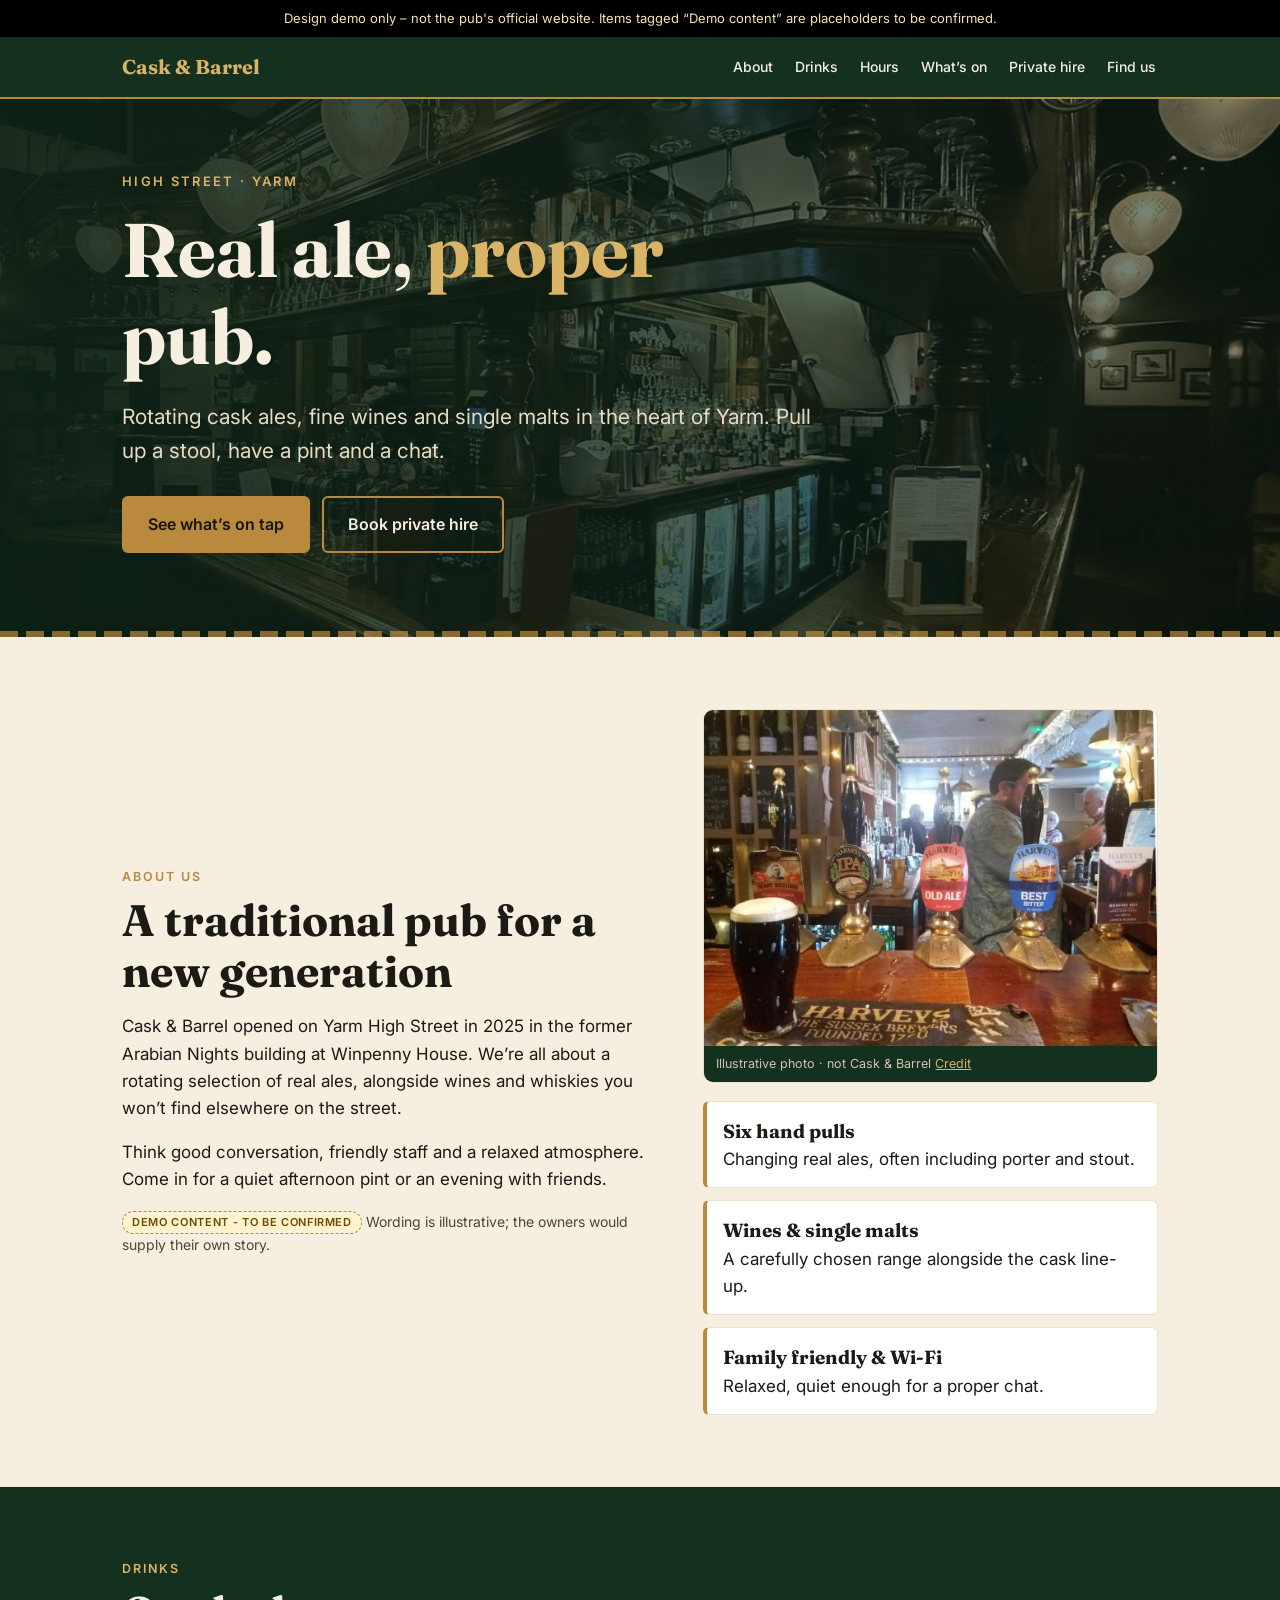
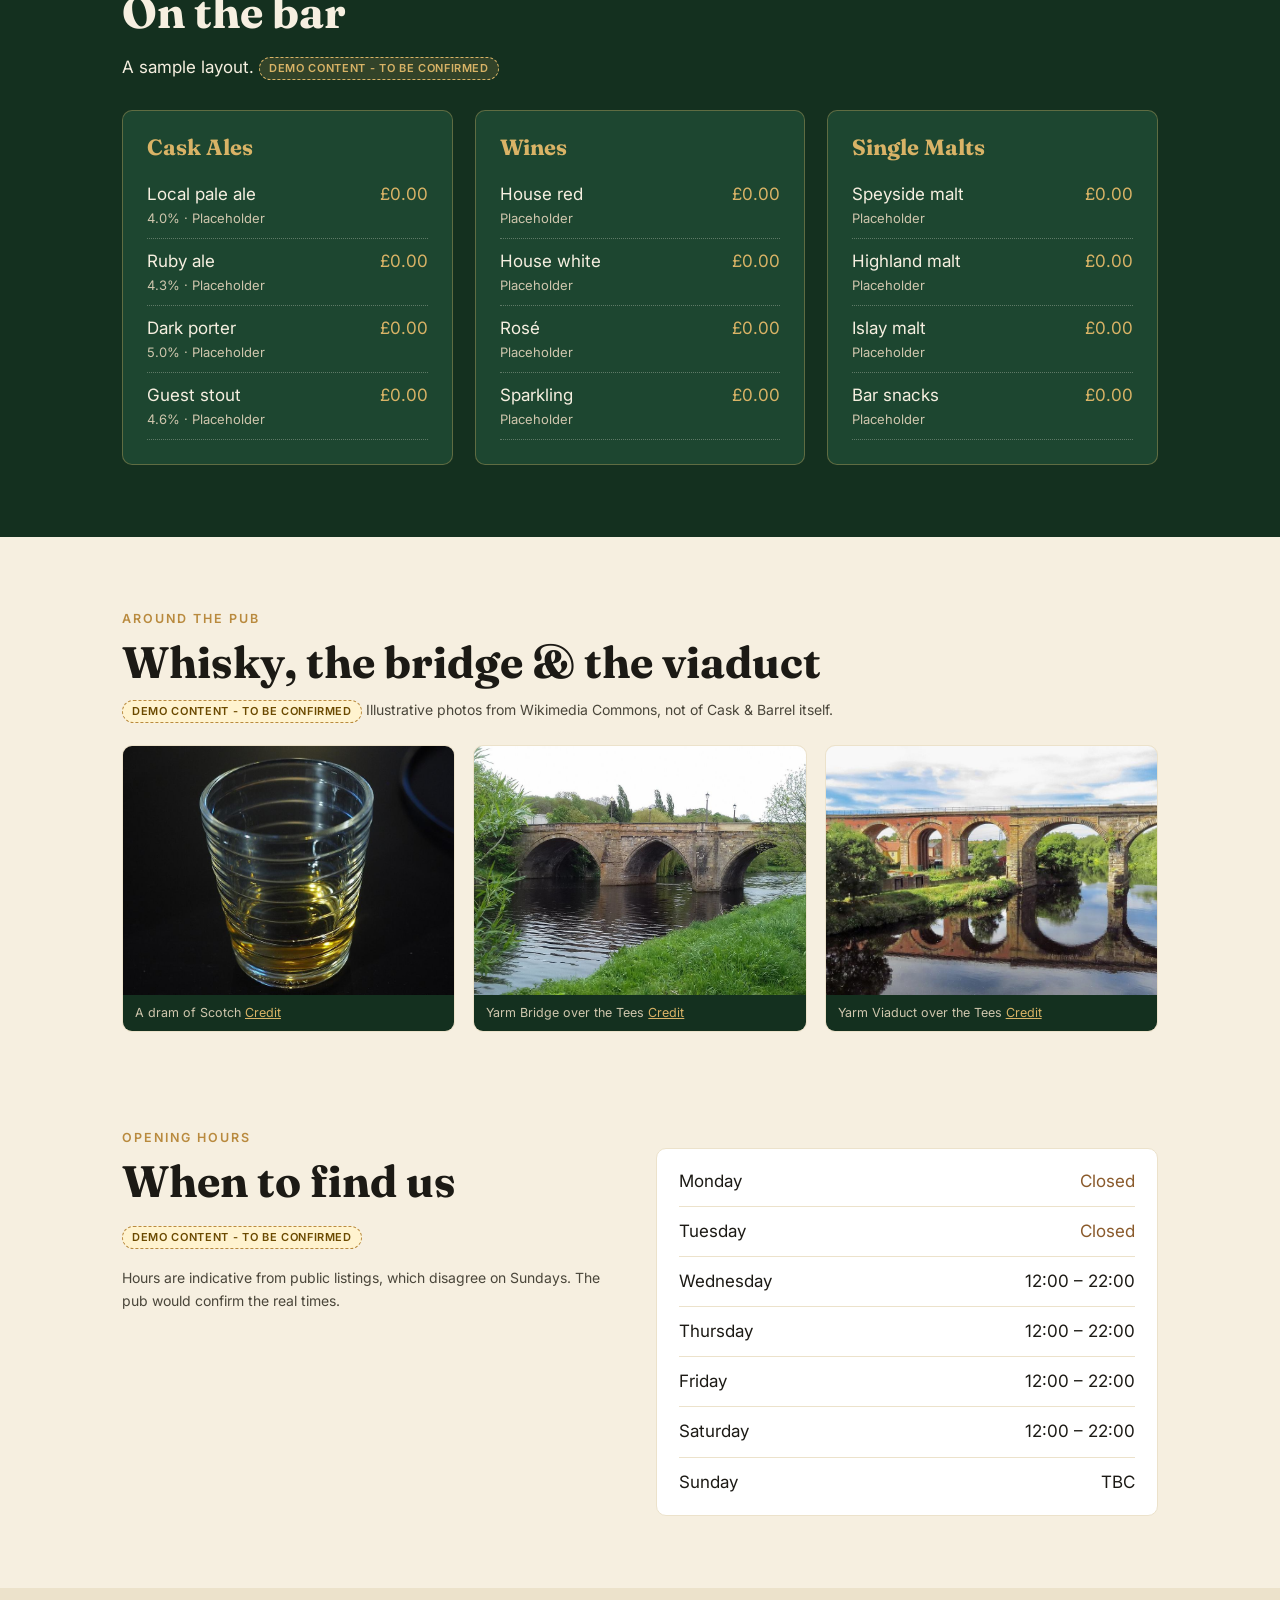
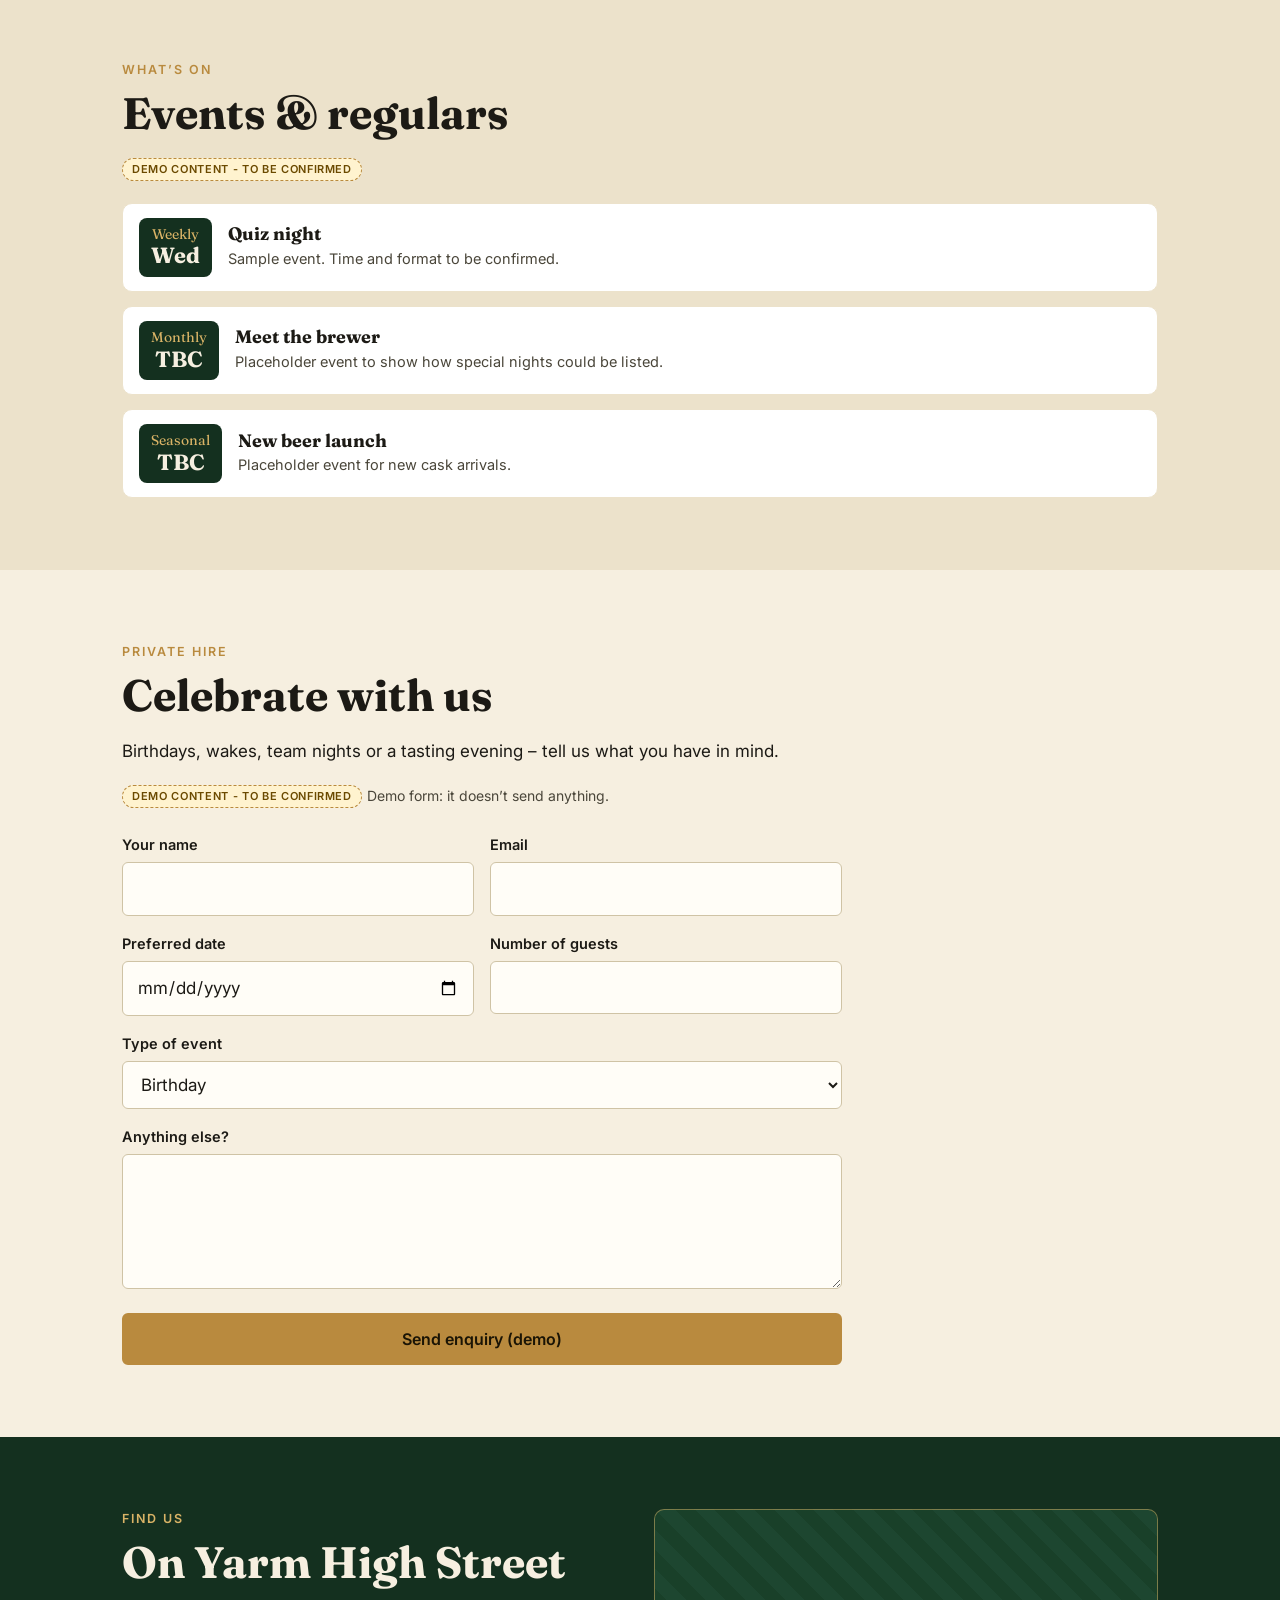
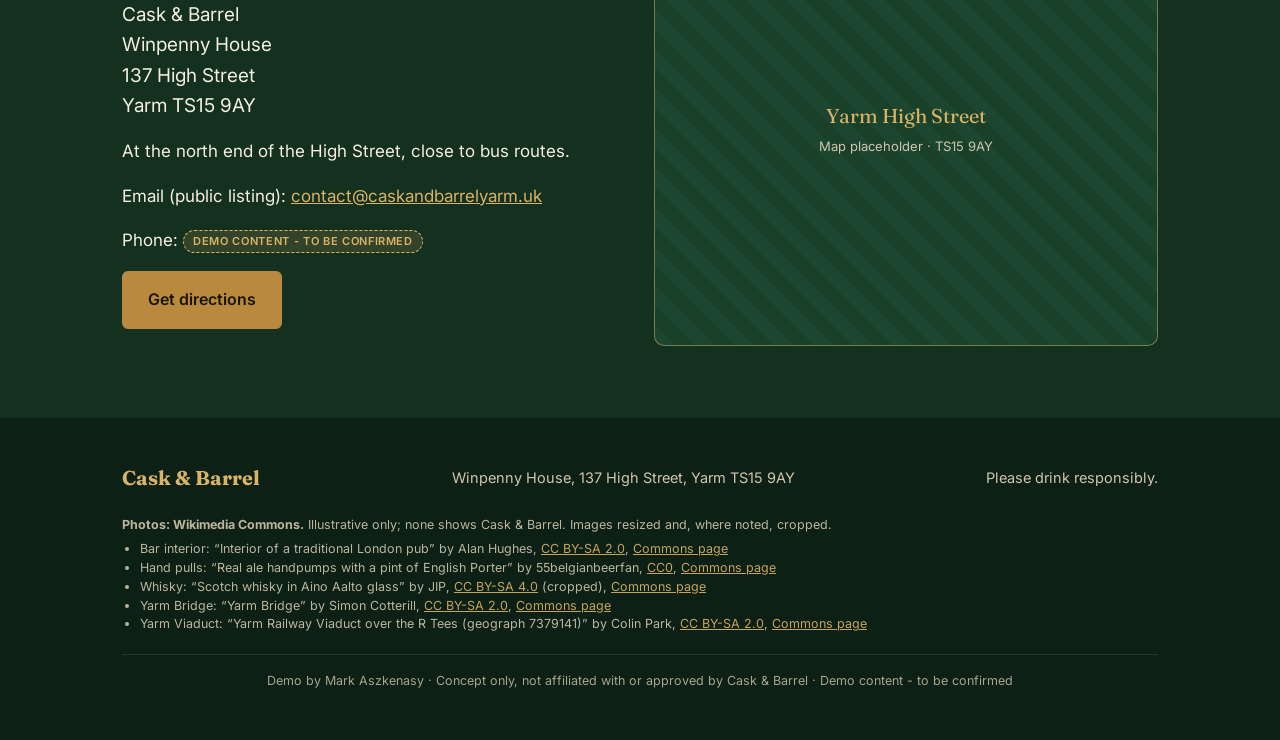
==== commit 5b9fbb9f: "Replace High Street photo with Yarm Bridge (Simon Cotterill, CC BY-SA 2.0); update credits" ====
--- a/index.html
+++ b/index.html
@@ -181,11 +181,11 @@
 
 <section id="around" style="padding-bottom:24px"><div class="wrap">
 <p class="kicker">Around the pub</p>
-<h2>Whisky, High Street &amp; the viaduct</h2>
+<h2>Whisky, the bridge &amp; the viaduct</h2>
 <p class="note"><span class="tag">Demo content - to be confirmed</span> Illustrative photos from Wikimedia Commons, not of Cask &amp; Barrel itself.</p>
 <div class="gallery">
 <figure class="photo"><img src="images/scotch-whisky-glass.jpg" width="1000" height="694" loading="lazy" decoding="async" alt="A glass of Scotch whisky on a dark table (illustrative photo)"><figcaption>A dram of Scotch <a href="#photo-credits">Credit</a></figcaption></figure>
-<figure class="photo"><img src="images/yarm-high-street.jpg" width="1000" height="666" loading="lazy" decoding="async" alt="Georgian and Victorian buildings along Yarm High Street in morning sun"><figcaption>Yarm High Street <a href="#photo-credits">Credit</a></figcaption></figure>
+<figure class="photo"><img src="images/yarm-bridge-river-tees.jpg" width="1400" height="788" loading="lazy" decoding="async" alt="The old stone arched Yarm Bridge crossing the River Tees on a bright day, with green riverbank in the foreground"><figcaption>Yarm Bridge over the Tees <a href="#photo-credits">Credit</a></figcaption></figure>
 <figure class="photo"><img src="images/yarm-viaduct-river-tees.jpg" width="1000" height="562" loading="lazy" decoding="async" alt="Yarm railway viaduct reflected in the River Tees"><figcaption>Yarm Viaduct over the Tees <a href="#photo-credits">Credit</a></figcaption></figure>
 </div>
 </div></section>
@@ -258,7 +258,7 @@
 <li>Bar interior: “Interior of a traditional London pub” by Alan Hughes, <a href="https://creativecommons.org/licenses/by-sa/2.0" rel="noopener">CC BY-SA 2.0</a>, <a href="https://commons.wikimedia.org/wiki/File:Interior_of_a_traditional_London_pub_-_geograph.org.uk_-_8378573.jpg" rel="noopener">Commons page</a></li>
 <li>Hand pulls: “Real ale handpumps with a pint of English Porter” by 55belgianbeerfan, <a href="http://creativecommons.org/publicdomain/zero/1.0/deed.en" rel="noopener">CC0</a>, <a href="https://commons.wikimedia.org/wiki/File:Real_ale_handpumps_with_a_pint_of_English_Porter.jpg" rel="noopener">Commons page</a></li>
 <li>Whisky: “Scotch whisky in Aino Aalto glass” by JIP, <a href="https://creativecommons.org/licenses/by-sa/4.0" rel="noopener">CC BY-SA 4.0</a> (cropped), <a href="https://commons.wikimedia.org/wiki/File:Scotch_whisky_in_Aino_Aalto_glass.jpg" rel="noopener">Commons page</a></li>
-<li>Yarm High Street: “High Street, Yarm” by Ian S, <a href="https://creativecommons.org/licenses/by-sa/2.0" rel="noopener">CC BY-SA 2.0</a>, <a href="https://commons.wikimedia.org/wiki/File:High_Street,_Yarm_-_geograph.org.uk_-_6624736.jpg" rel="noopener">Commons page</a></li>
+<li>Yarm Bridge: “Yarm Bridge” by Simon Cotterill, <a href="https://creativecommons.org/licenses/by-sa/2.0" rel="noopener">CC BY-SA 2.0</a>, <a href="https://commons.wikimedia.org/wiki/File:Yarm_Bridge_-_geograph.org.uk_-_5794564.jpg" rel="noopener">Commons page</a></li>
 <li>Yarm Viaduct: “Yarm Railway Viaduct over the R Tees (geograph 7379141)” by Colin Park, <a href="https://creativecommons.org/licenses/by-sa/2.0" rel="noopener">CC BY-SA 2.0</a>, <a href="https://commons.wikimedia.org/wiki/File:Yarm_Railway_Viaduct_over_the_R_Tees_(geograph_7379141).jpg" rel="noopener">Commons page</a></li>
 </ul></div>
 <p class="demo-by">Demo by Mark Aszkenasy · Concept only, not affiliated with or approved by Cask &amp; Barrel · Demo content - to be confirmed</p>
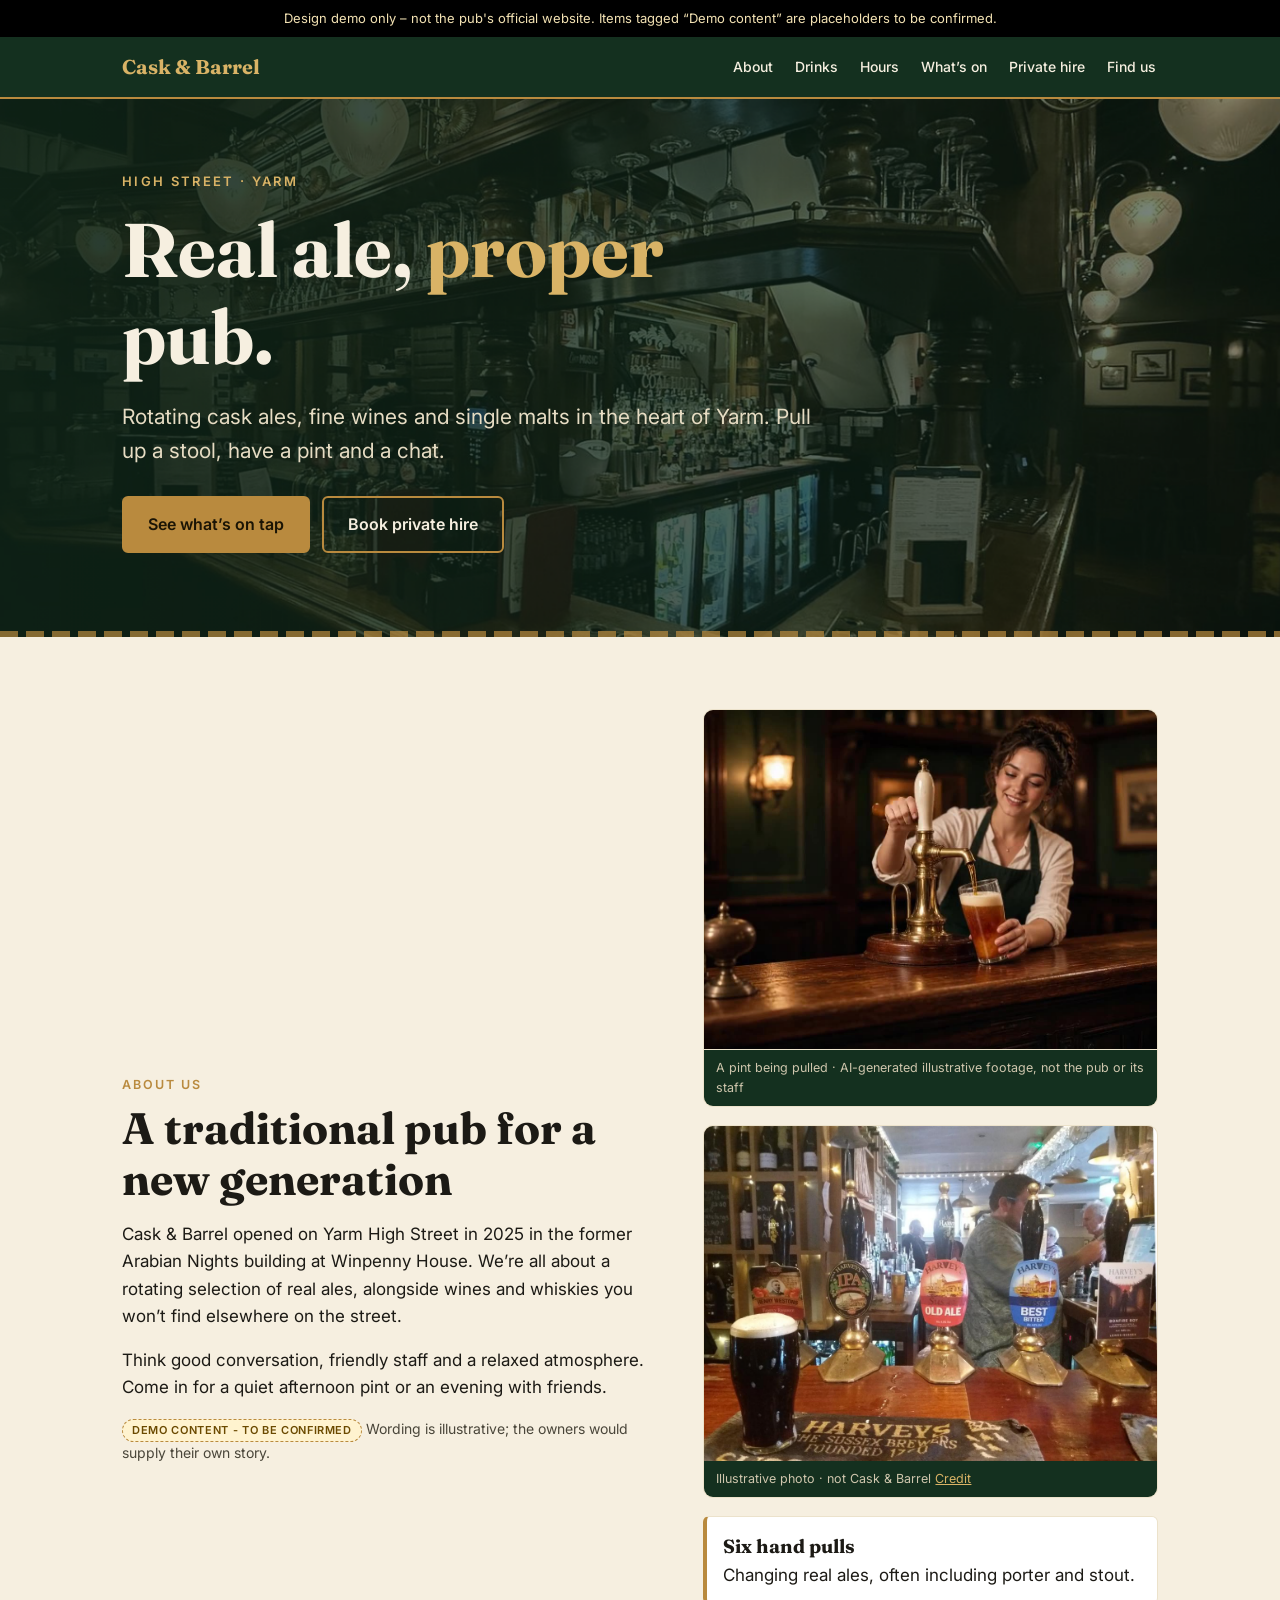
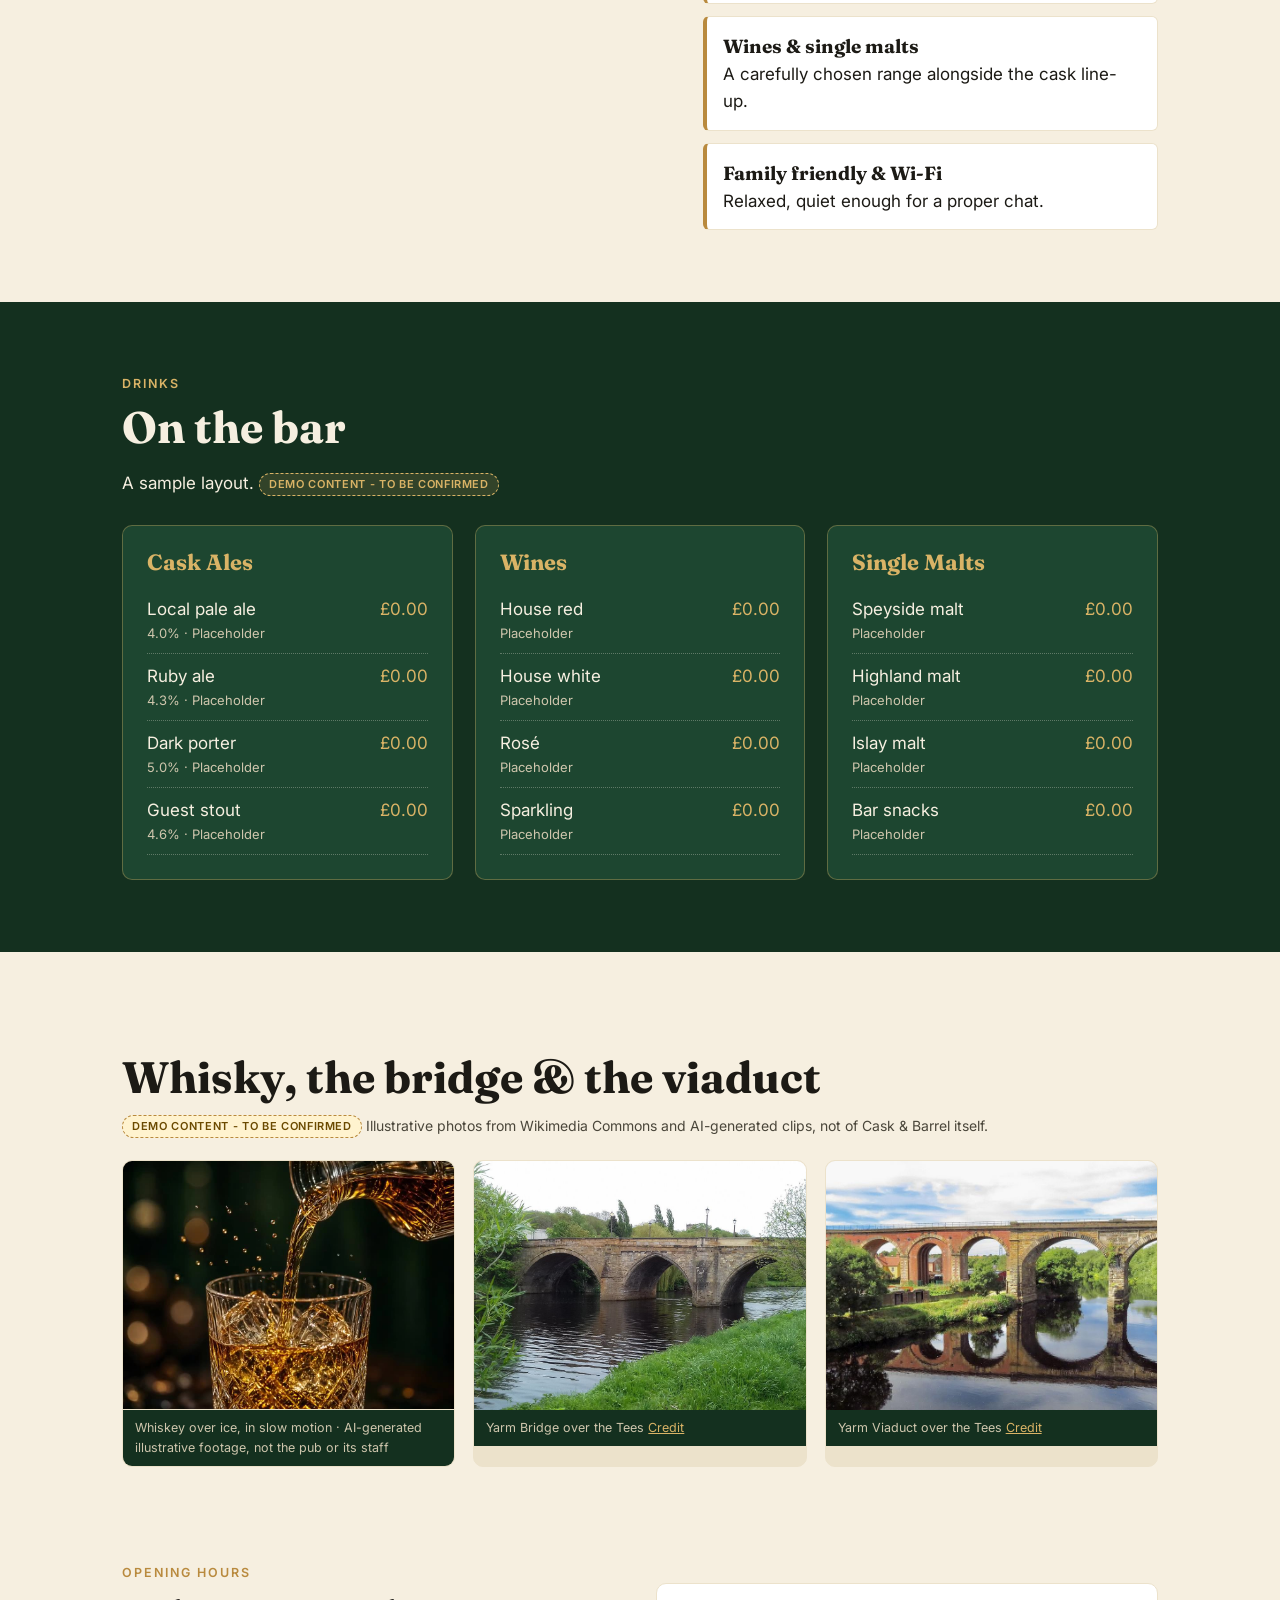
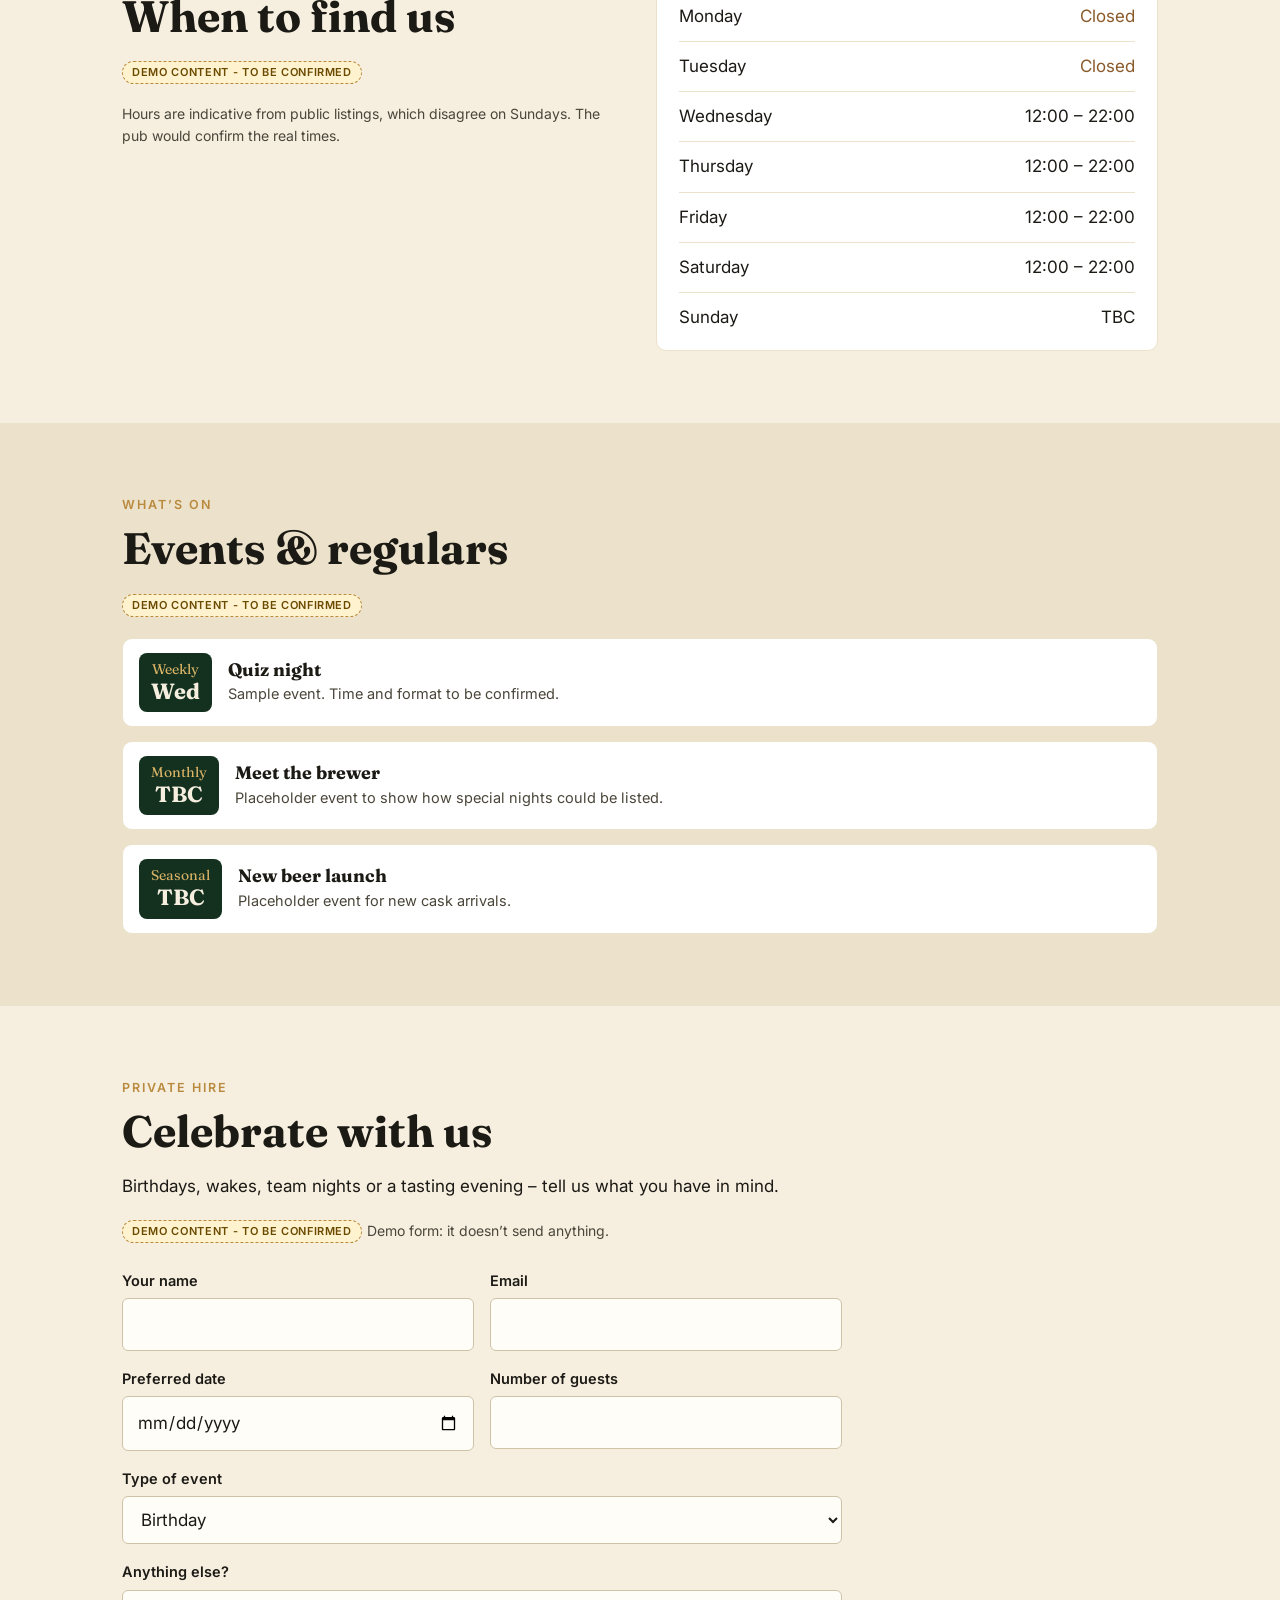
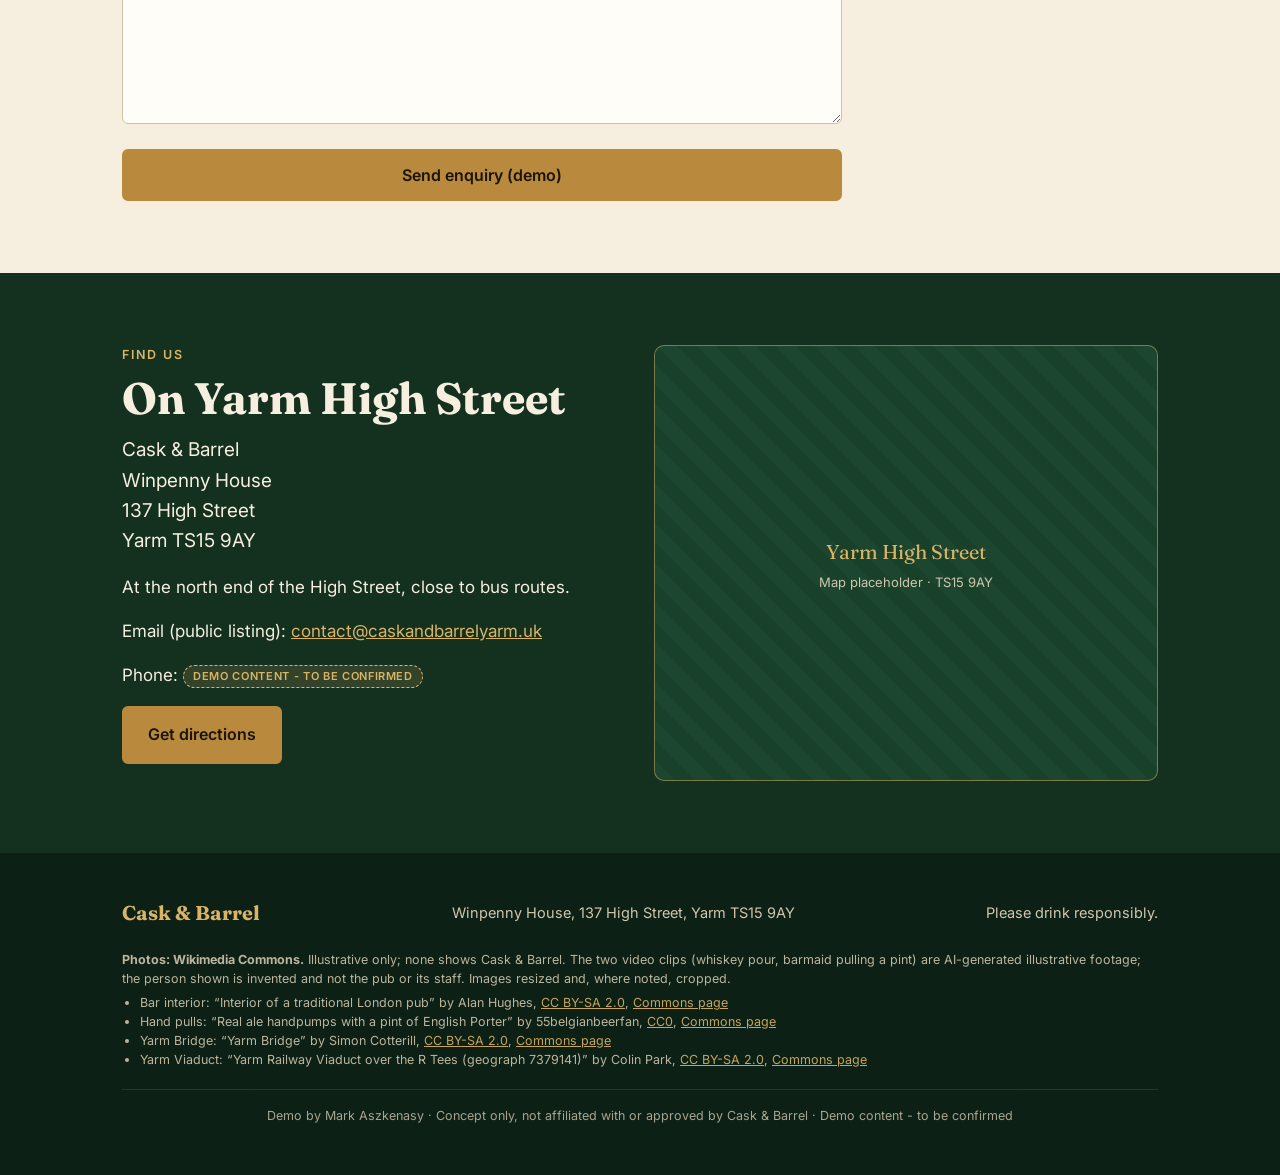
==== commit cd36ff4f: "Add AI-generated whiskey pour and barmaid pint clips; remove whisky photo" ====
--- a/index.html
+++ b/index.html
@@ -98,6 +98,7 @@
 .about figure.photo{margin-bottom:18px}
 .gallery{display:grid;gap:18px;margin-top:22px}
 @media(min-width:760px){.gallery{grid-template-columns:repeat(3,1fr)}.gallery .photo img{aspect-ratio:4/3;object-fit:cover}}
+.clip video{display:block;width:100%;height:auto;aspect-ratio:4/3;object-fit:cover;background:#1a1410}.about figure.clip{margin-bottom:18px}
 .credits{width:100%;font-size:12.5px;line-height:1.5;opacity:.9}
 .credits ul{margin:6px 0 0;padding-left:18px}
 .credits a{color:var(--brass2)}
@@ -147,6 +148,7 @@
 <p class="note"><span class="tag">Demo content - to be confirmed</span> Wording is illustrative; the owners would supply their own story.</p>
 </div>
 <div>
+<figure class="photo clip"><video muted loop playsinline autoplay preload="metadata" poster="media/barmaid-pint.jpg" width="960" height="720" aria-label="AI-generated video of an invented barmaid pulling a pint of real ale at a hand pump (illustrative, not the pub or its staff)"><source src="media/barmaid-pint.mp4" type="video/mp4"></video><figcaption>A pint being pulled · AI-generated illustrative footage, not the pub or its staff</figcaption></figure>
 <figure class="photo"><img src="images/real-ale-handpumps-and-porter.jpg" width="1100" height="816" loading="lazy" decoding="async" alt="A row of brass-topped real ale hand pulls on a pub bar, with a dark pint of porter in the foreground (illustrative photo, not Cask &amp; Barrel)"><figcaption>Illustrative photo · not Cask &amp; Barrel <a href="#photo-credits">Credit</a></figcaption></figure>
 <ul class="facts">
 <li><b>Six hand pulls</b>Changing real ales, often including porter and stout.</li>
@@ -182,9 +184,9 @@
 <section id="around" style="padding-bottom:24px"><div class="wrap">
 <p class="kicker">Around the pub</p>
 <h2>Whisky, the bridge &amp; the viaduct</h2>
-<p class="note"><span class="tag">Demo content - to be confirmed</span> Illustrative photos from Wikimedia Commons, not of Cask &amp; Barrel itself.</p>
+<p class="note"><span class="tag">Demo content - to be confirmed</span> Illustrative photos from Wikimedia Commons and AI-generated clips, not of Cask &amp; Barrel itself.</p>
 <div class="gallery">
-<figure class="photo"><img src="images/scotch-whisky-glass.jpg" width="1000" height="694" loading="lazy" decoding="async" alt="A glass of Scotch whisky on a dark table (illustrative photo)"><figcaption>A dram of Scotch <a href="#photo-credits">Credit</a></figcaption></figure>
+<figure class="photo clip"><video muted loop playsinline autoplay preload="metadata" poster="media/whiskey-pour.jpg" width="960" height="720" aria-label="AI-generated slow-motion video of whiskey being poured over ice in a glass (illustrative)"><source src="media/whiskey-pour.mp4" type="video/mp4"></video><figcaption>Whiskey over ice, in slow motion · AI-generated illustrative footage, not the pub or its staff</figcaption></figure>
 <figure class="photo"><img src="images/yarm-bridge-river-tees.jpg" width="1400" height="788" loading="lazy" decoding="async" alt="The old stone arched Yarm Bridge crossing the River Tees on a bright day, with green riverbank in the foreground"><figcaption>Yarm Bridge over the Tees <a href="#photo-credits">Credit</a></figcaption></figure>
 <figure class="photo"><img src="images/yarm-viaduct-river-tees.jpg" width="1000" height="562" loading="lazy" decoding="async" alt="Yarm railway viaduct reflected in the River Tees"><figcaption>Yarm Viaduct over the Tees <a href="#photo-credits">Credit</a></figcaption></figure>
 </div>
@@ -253,17 +255,17 @@
 <a class="logo" href="#top">Cask &amp; Barrel</a>
 <span>Winpenny House, 137 High Street, Yarm TS15 9AY</span>
 <span>Please drink responsibly.</span>
-<div class="credits" id="photo-credits"><b>Photos: Wikimedia Commons.</b> Illustrative only; none shows Cask &amp; Barrel. Images resized and, where noted, cropped.
+<div class="credits" id="photo-credits"><b>Photos: Wikimedia Commons.</b> Illustrative only; none shows Cask &amp; Barrel. The two video clips (whiskey pour, barmaid pulling a pint) are AI-generated illustrative footage; the person shown is invented and not the pub or its staff. Images resized and, where noted, cropped.
 <ul>
 <li>Bar interior: “Interior of a traditional London pub” by Alan Hughes, <a href="https://creativecommons.org/licenses/by-sa/2.0" rel="noopener">CC BY-SA 2.0</a>, <a href="https://commons.wikimedia.org/wiki/File:Interior_of_a_traditional_London_pub_-_geograph.org.uk_-_8378573.jpg" rel="noopener">Commons page</a></li>
 <li>Hand pulls: “Real ale handpumps with a pint of English Porter” by 55belgianbeerfan, <a href="http://creativecommons.org/publicdomain/zero/1.0/deed.en" rel="noopener">CC0</a>, <a href="https://commons.wikimedia.org/wiki/File:Real_ale_handpumps_with_a_pint_of_English_Porter.jpg" rel="noopener">Commons page</a></li>
-<li>Whisky: “Scotch whisky in Aino Aalto glass” by JIP, <a href="https://creativecommons.org/licenses/by-sa/4.0" rel="noopener">CC BY-SA 4.0</a> (cropped), <a href="https://commons.wikimedia.org/wiki/File:Scotch_whisky_in_Aino_Aalto_glass.jpg" rel="noopener">Commons page</a></li>
 <li>Yarm Bridge: “Yarm Bridge” by Simon Cotterill, <a href="https://creativecommons.org/licenses/by-sa/2.0" rel="noopener">CC BY-SA 2.0</a>, <a href="https://commons.wikimedia.org/wiki/File:Yarm_Bridge_-_geograph.org.uk_-_5794564.jpg" rel="noopener">Commons page</a></li>
 <li>Yarm Viaduct: “Yarm Railway Viaduct over the R Tees (geograph 7379141)” by Colin Park, <a href="https://creativecommons.org/licenses/by-sa/2.0" rel="noopener">CC BY-SA 2.0</a>, <a href="https://commons.wikimedia.org/wiki/File:Yarm_Railway_Viaduct_over_the_R_Tees_(geograph_7379141).jpg" rel="noopener">Commons page</a></li>
 </ul></div>
 <p class="demo-by">Demo by Mark Aszkenasy · Concept only, not affiliated with or approved by Cask &amp; Barrel · Demo content - to be confirmed</p>
 </div></footer>
 <script>
+(function(){if(matchMedia("(prefers-reduced-motion: reduce)").matches)document.querySelectorAll(".clip video").forEach(function(v){v.removeAttribute("autoplay");v.pause()})})();
 document.getElementById('demo-form').addEventListener('submit',function(e){e.preventDefault();document.getElementById('dm').style.display='block'});
 
 (function(){
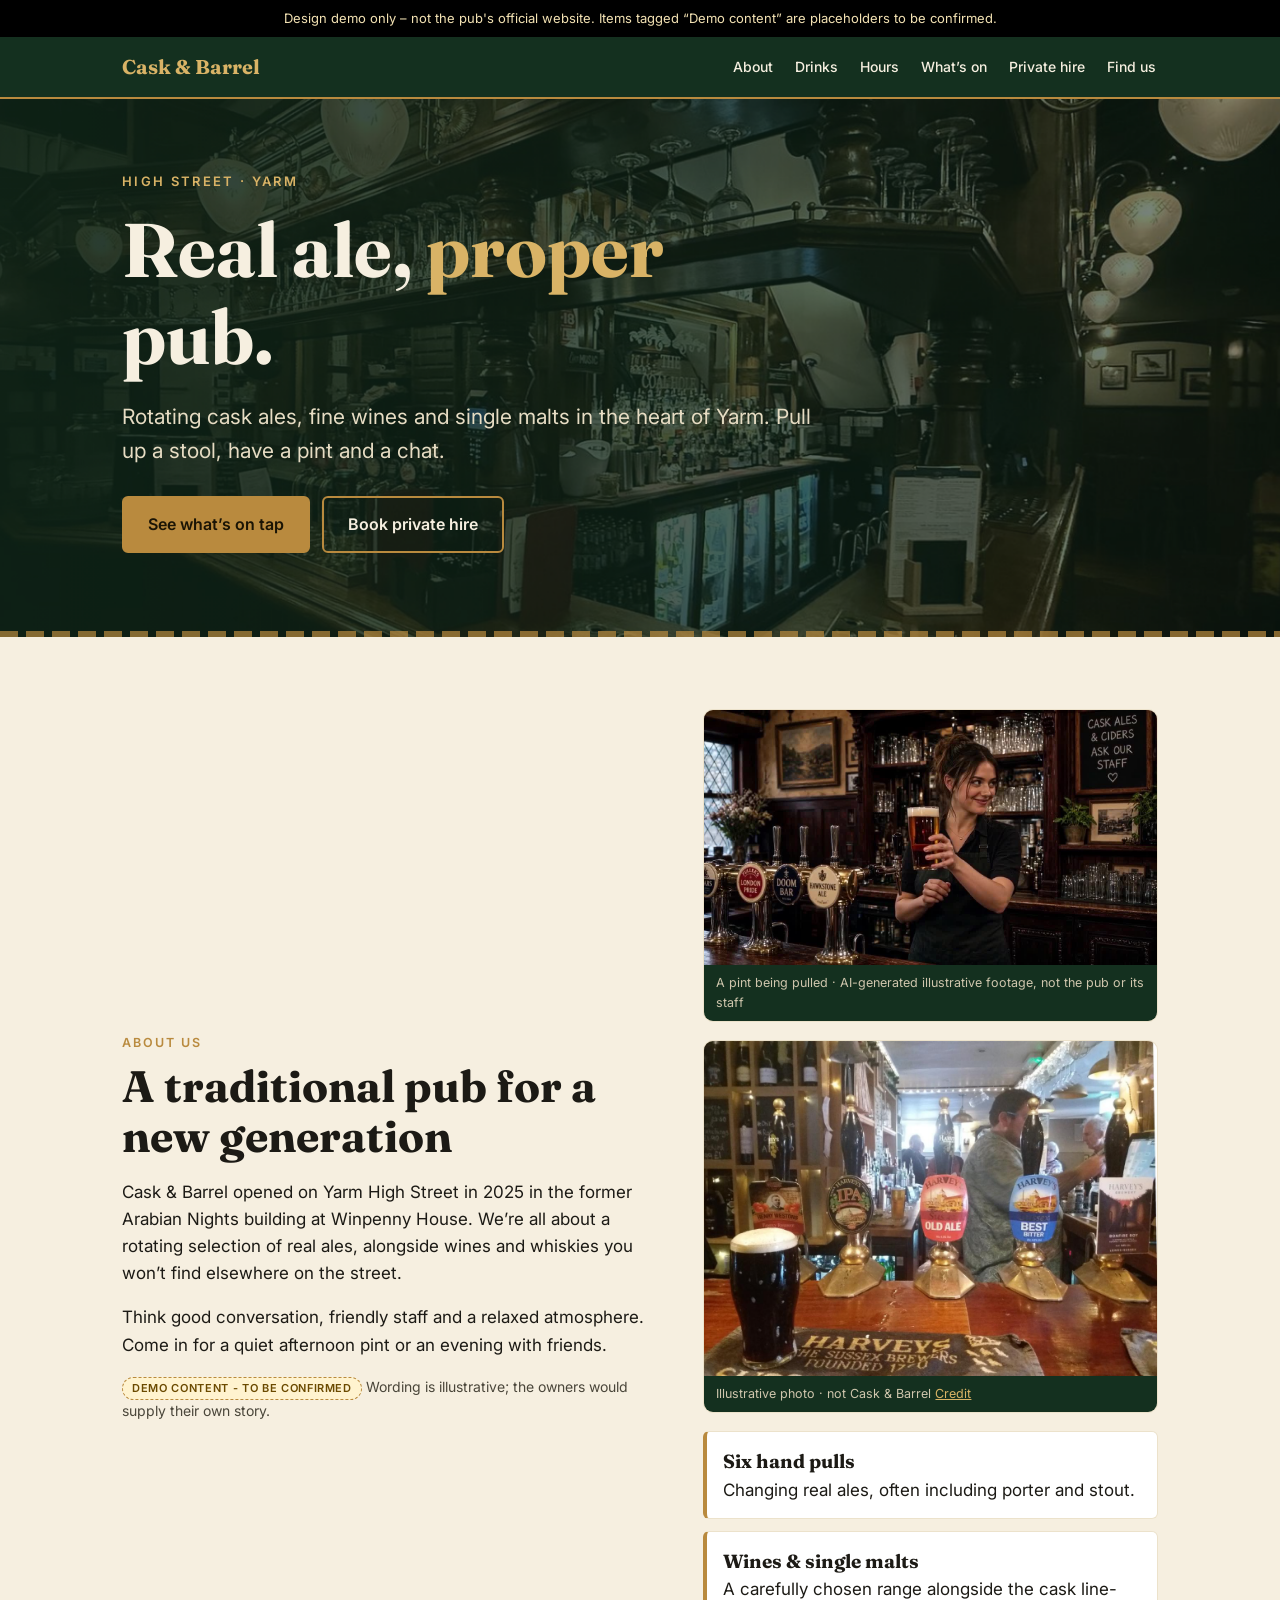
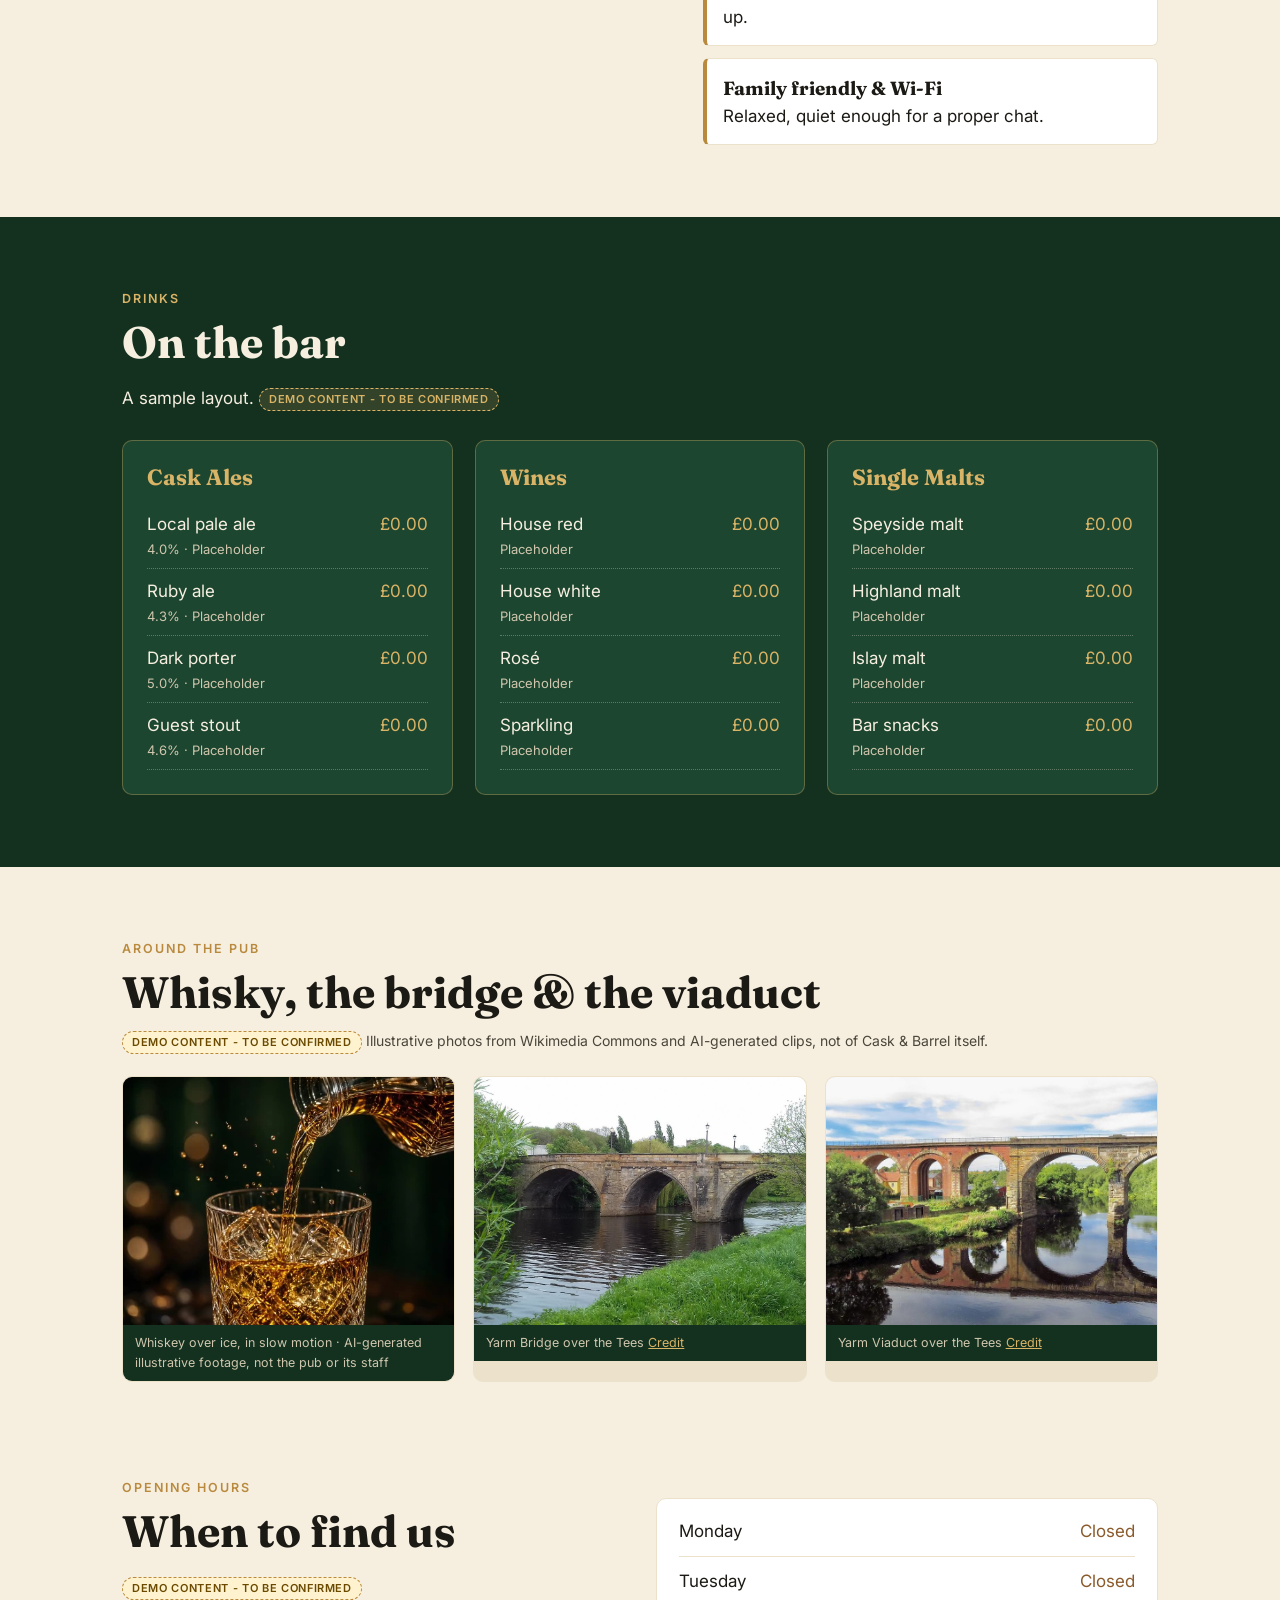
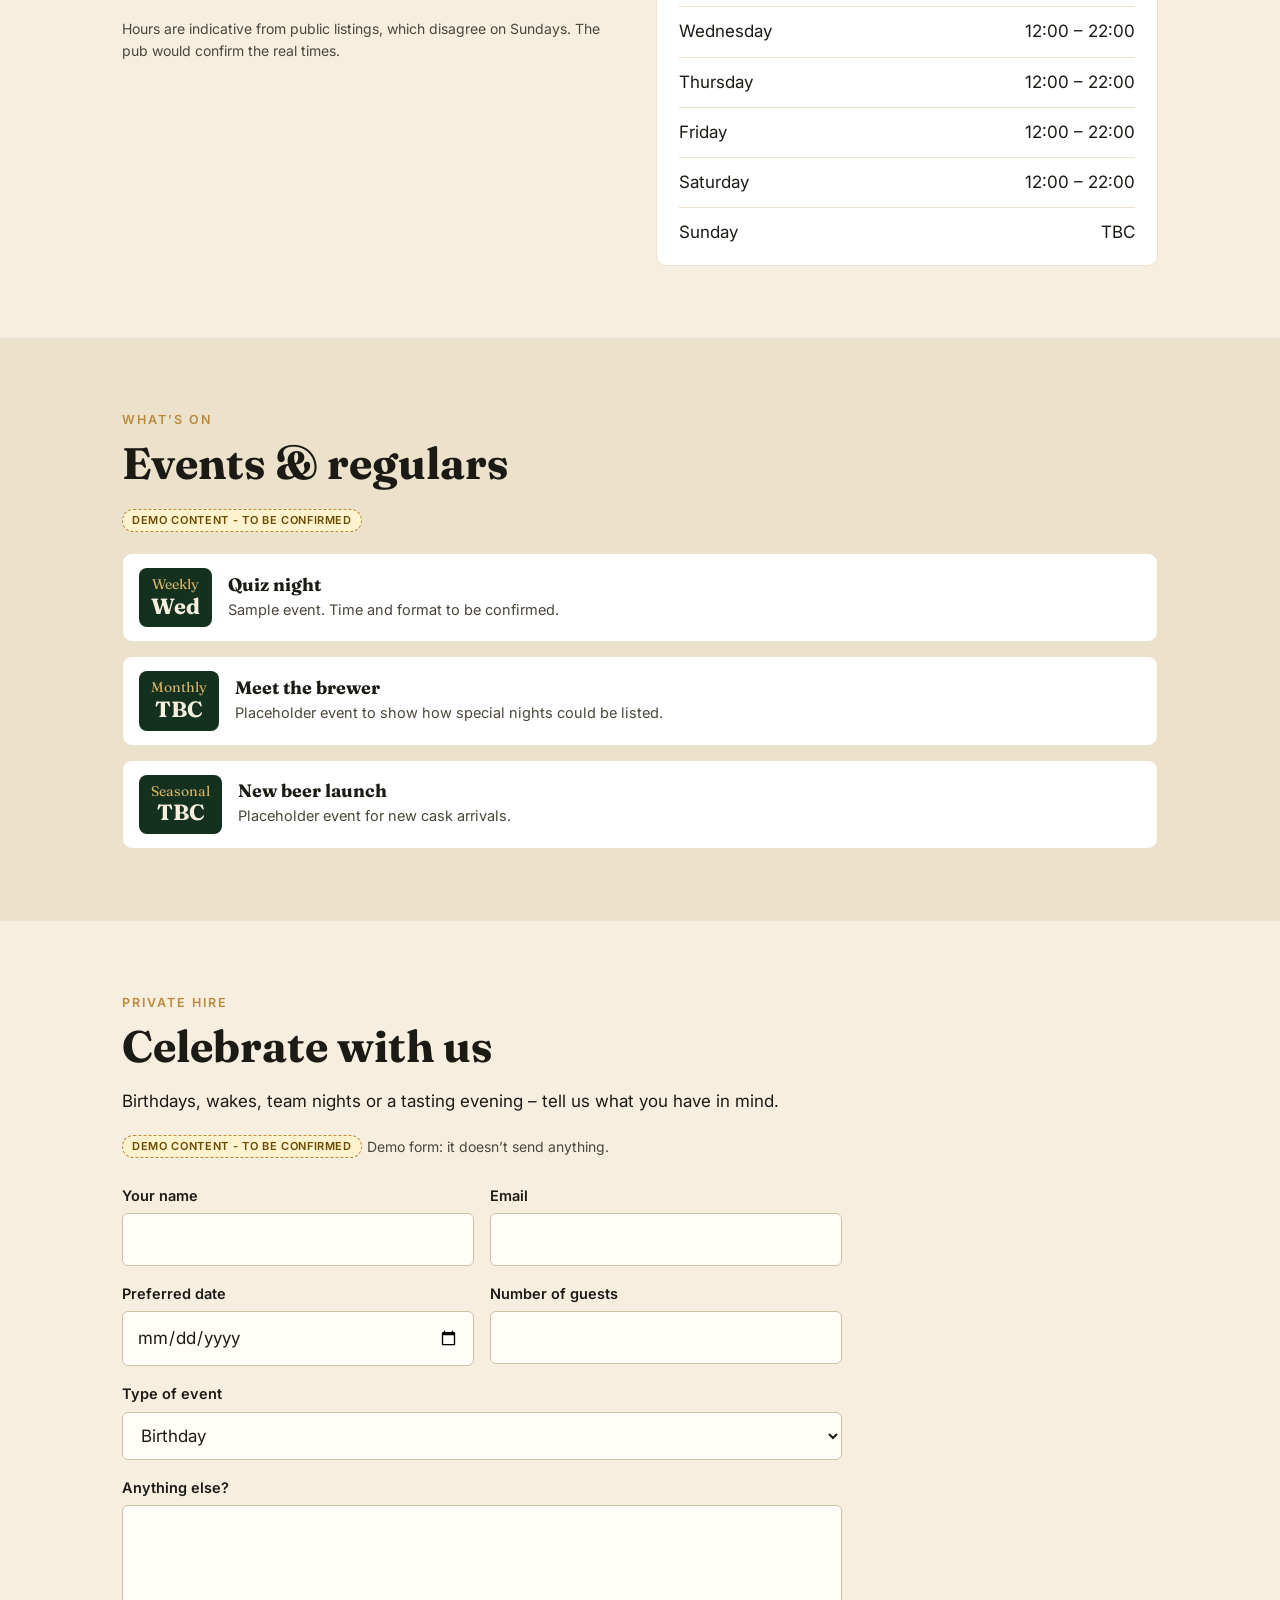
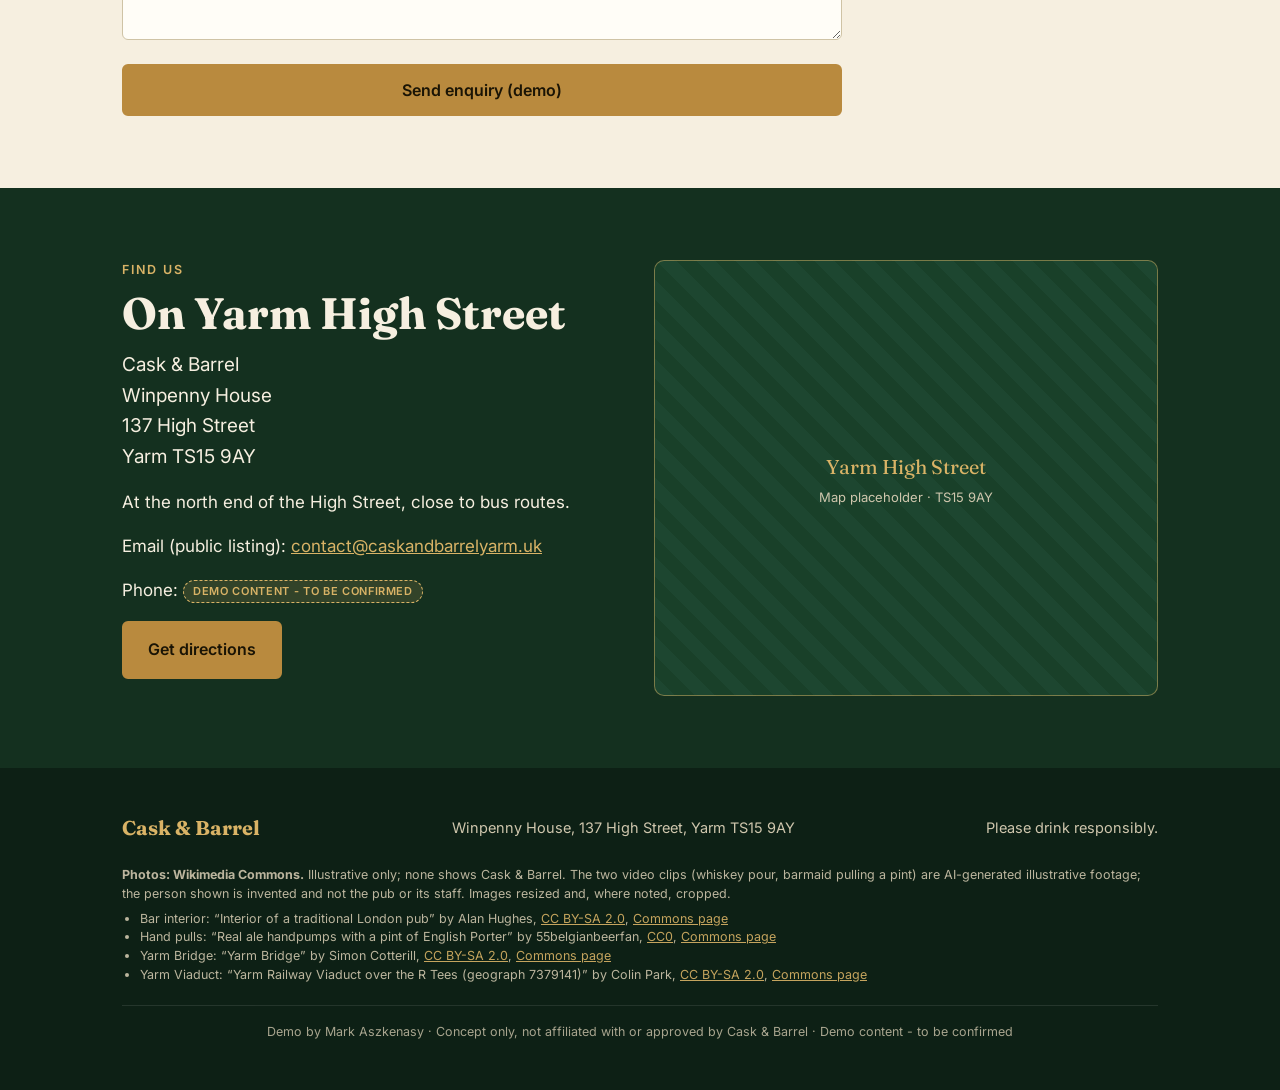
==== commit 27fb5878: "Replace barmaid clip with new hand-pump pour clip (16:9, AI-generated)" ====
--- a/index.html
+++ b/index.html
@@ -98,7 +98,7 @@
 .about figure.photo{margin-bottom:18px}
 .gallery{display:grid;gap:18px;margin-top:22px}
 @media(min-width:760px){.gallery{grid-template-columns:repeat(3,1fr)}.gallery .photo img{aspect-ratio:4/3;object-fit:cover}}
-.clip video{display:block;width:100%;height:auto;aspect-ratio:4/3;object-fit:cover;background:#1a1410}.about figure.clip{margin-bottom:18px}
+.clip video{display:block;width:100%;height:auto;aspect-ratio:4/3;object-fit:cover;background:#1a1410}.about figure.clip{margin-bottom:18px}.about figure.clip video{aspect-ratio:16/9}
 .credits{width:100%;font-size:12.5px;line-height:1.5;opacity:.9}
 .credits ul{margin:6px 0 0;padding-left:18px}
 .credits a{color:var(--brass2)}
@@ -148,7 +148,7 @@
 <p class="note"><span class="tag">Demo content - to be confirmed</span> Wording is illustrative; the owners would supply their own story.</p>
 </div>
 <div>
-<figure class="photo clip"><video muted loop playsinline autoplay preload="metadata" poster="media/barmaid-pint.jpg" width="960" height="720" aria-label="AI-generated video of an invented barmaid pulling a pint of real ale at a hand pump (illustrative, not the pub or its staff)"><source src="media/barmaid-pint.mp4" type="video/mp4"></video><figcaption>A pint being pulled · AI-generated illustrative footage, not the pub or its staff</figcaption></figure>
+<figure class="photo clip"><video muted loop playsinline autoplay preload="metadata" poster="media/barmaid-pint.jpg" width="1280" height="720" aria-label="AI-generated video of an invented barmaid pulling a pint of real ale at a hand pump (illustrative, not the pub or its staff)"><source src="media/barmaid-pint.mp4" type="video/mp4"></video><figcaption>A pint being pulled · AI-generated illustrative footage, not the pub or its staff</figcaption></figure>
 <figure class="photo"><img src="images/real-ale-handpumps-and-porter.jpg" width="1100" height="816" loading="lazy" decoding="async" alt="A row of brass-topped real ale hand pulls on a pub bar, with a dark pint of porter in the foreground (illustrative photo, not Cask &amp; Barrel)"><figcaption>Illustrative photo · not Cask &amp; Barrel <a href="#photo-credits">Credit</a></figcaption></figure>
 <ul class="facts">
 <li><b>Six hand pulls</b>Changing real ales, often including porter and stout.</li>
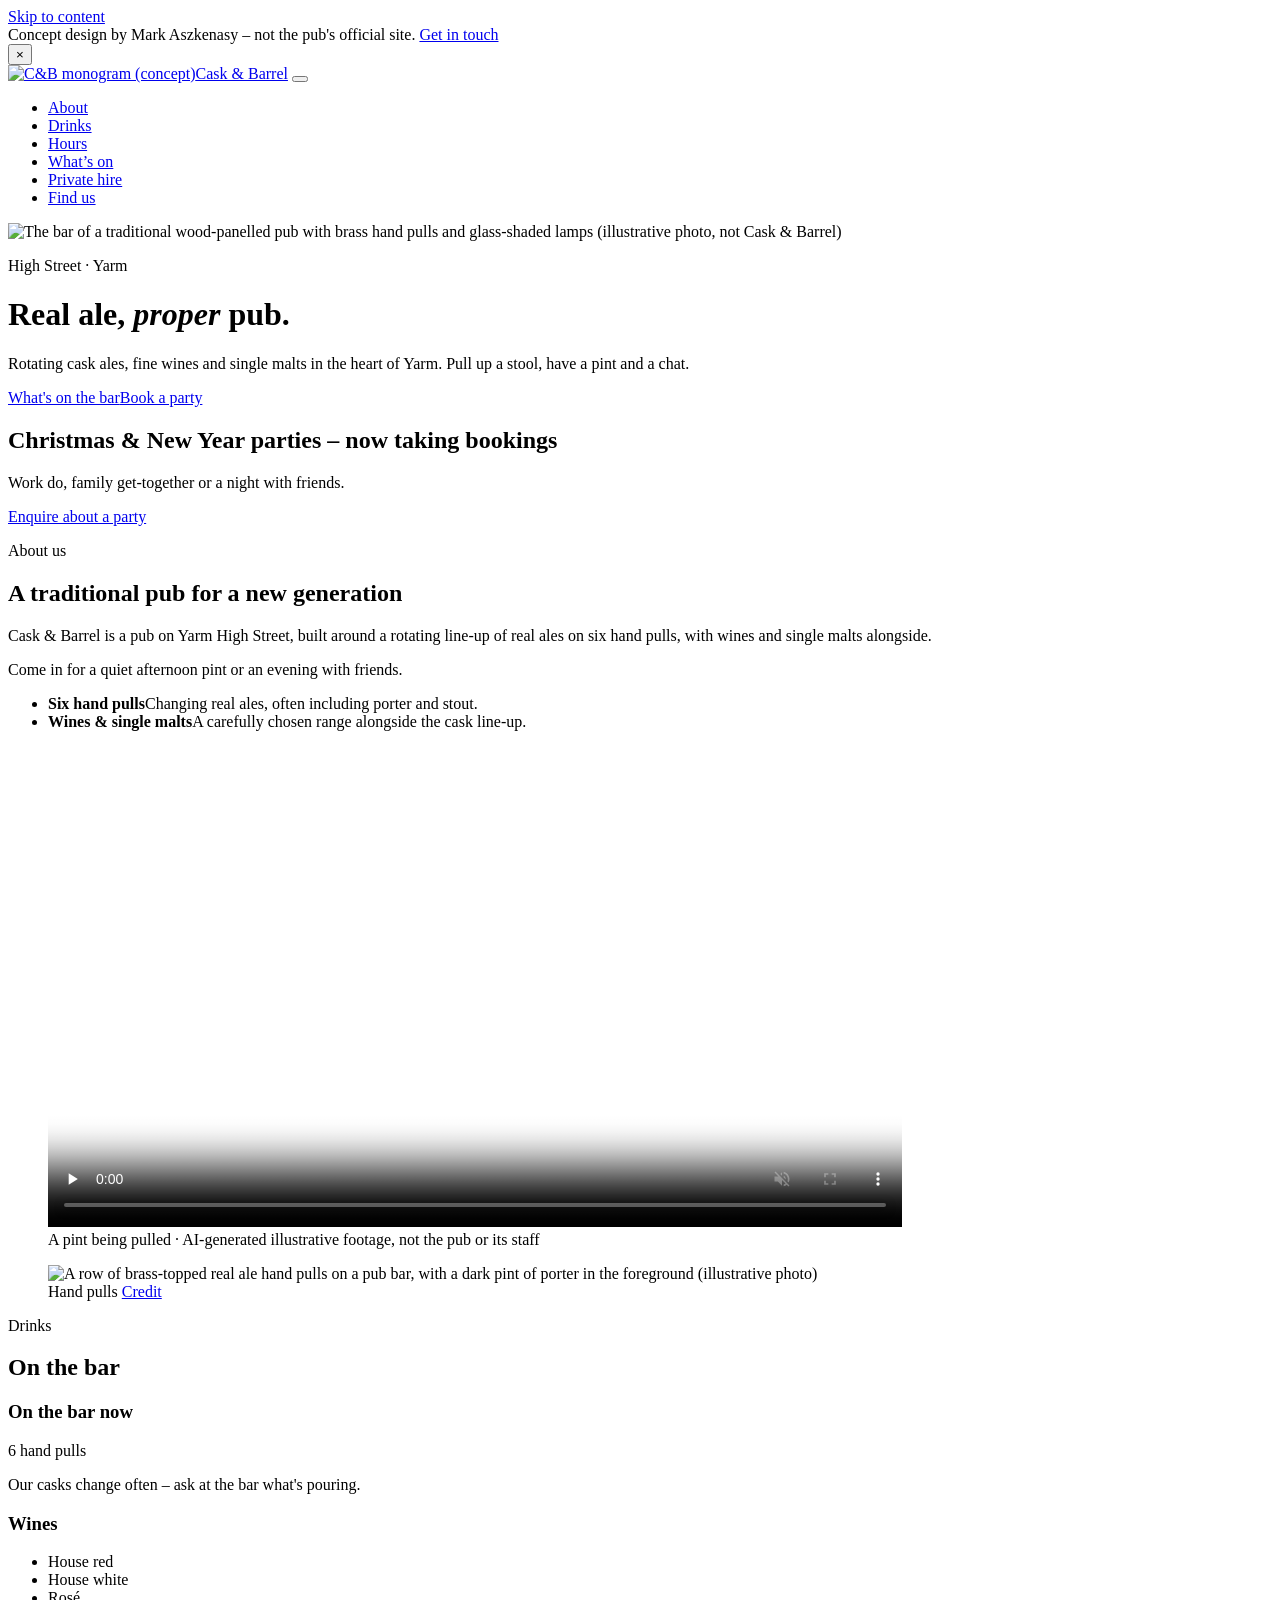
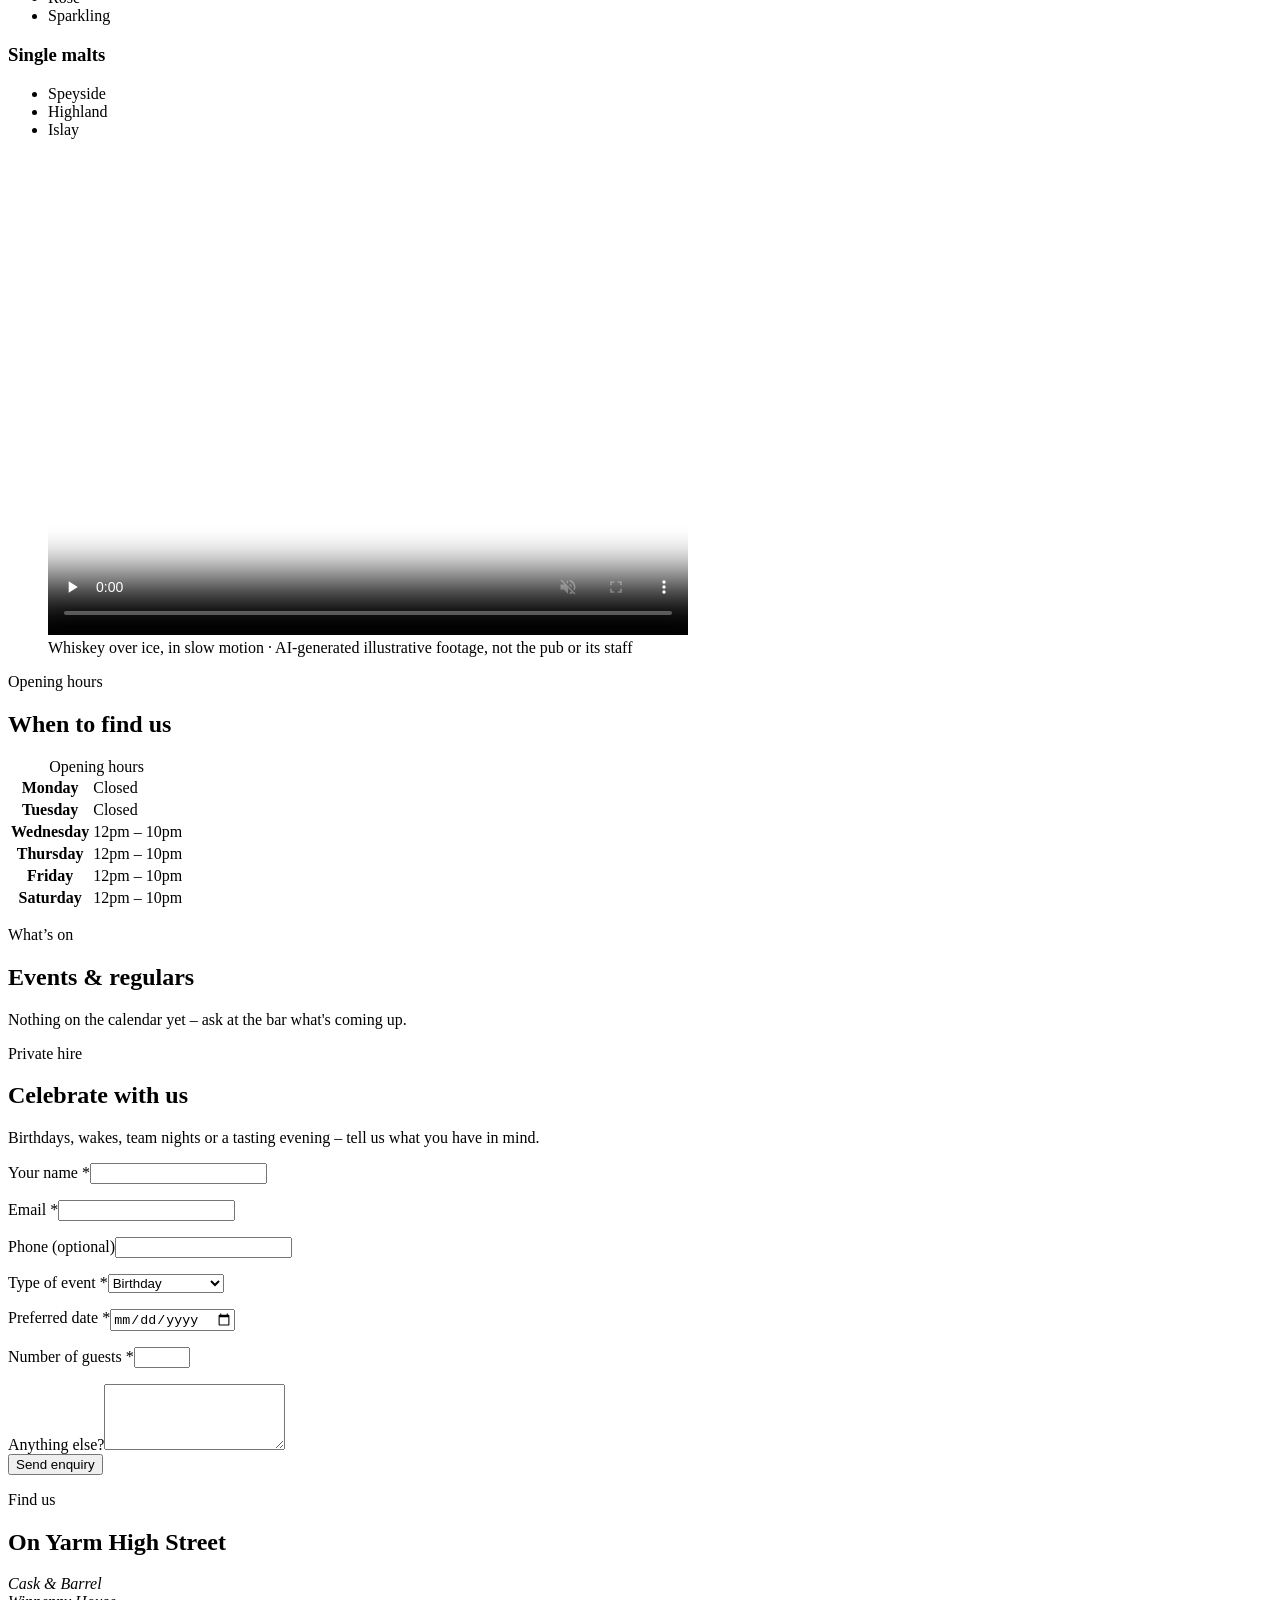
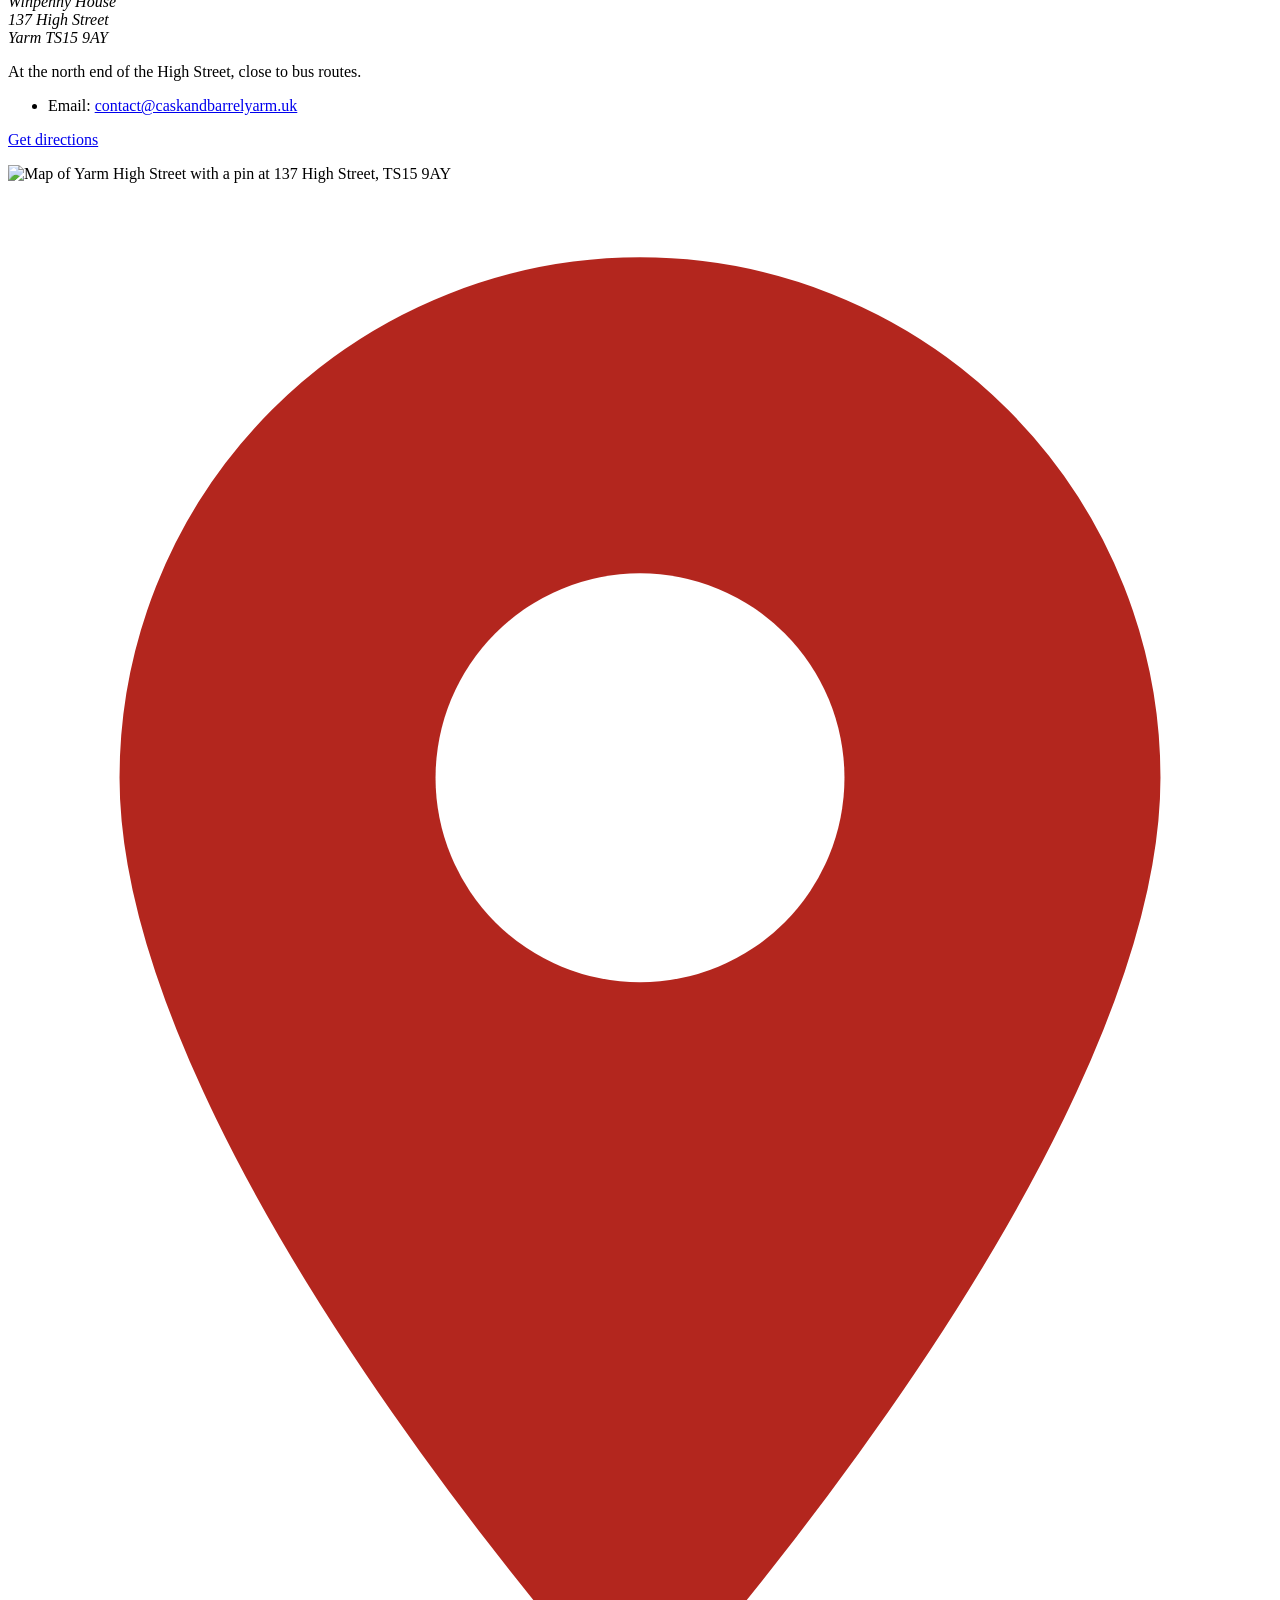
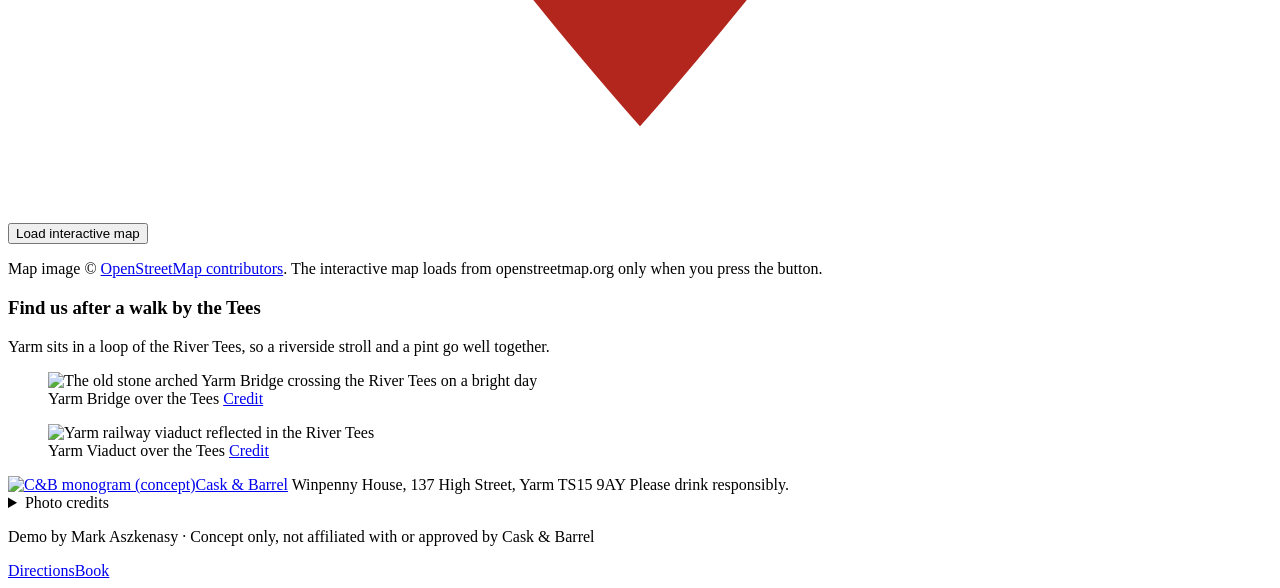
==== commit bc981e1a: "Rebuild site: banner, hamburger + action bar, beer board, open-now, events, form, map, pitch kit" ====
--- a/index.html
+++ b/index.html
@@ -3,279 +3,215 @@
 <head>
 <meta charset="utf-8">
 <meta name="viewport" content="width=device-width, initial-scale=1">
-<title>Cask &amp; Barrel, Yarm – Demo design</title>
-<meta name="description" content="Demo website concept for Cask &amp; Barrel, 137 High Street, Yarm. Demo content - to be confirmed.">
-<link rel="preconnect" href="https://fonts.googleapis.com">
-<link rel="preconnect" href="https://fonts.gstatic.com" crossorigin>
-<link href="https://fonts.googleapis.com/css2?family=Fraunces:opsz,wght@9..144,500;9..144,700&family=Inter:wght@400;500;600&display=swap" rel="stylesheet">
-<style>
-:root{--green:#14301f;--green2:#1d4630;--cream:#f6efe0;--cream2:#ece2cb;--brass:#b98a3e;--brass2:#d9b366;--ink:#1c1a15;--serif:'Fraunces',Georgia,serif;--sans:'Inter',system-ui,-apple-system,Segoe UI,Roboto,sans-serif}
-*{box-sizing:border-box}
-html{scroll-behavior:smooth}
-body{margin:0;font-family:var(--sans);color:var(--ink);background:var(--cream);line-height:1.6;font-size:17px}
-a{color:inherit}
-.wrap{max-width:1080px;margin:0 auto;padding:0 22px}
-.skip{position:absolute;left:-999px;top:0;background:var(--brass);color:#000;padding:10px 14px;z-index:99}
-.skip:focus{left:8px;top:8px}
-:focus-visible{outline:3px solid var(--brass2);outline-offset:3px}
-.tag{display:inline-block;font:600 11px/1 var(--sans);letter-spacing:.06em;text-transform:uppercase;background:#fff3cf;color:#6b4a00;border:1px dashed #b98a3e;border-radius:99px;padding:5px 9px;vertical-align:middle}
-.dark .tag{background:rgba(217,179,102,.15);color:var(--brass2);border-color:var(--brass2)}
-.banner{background:#000;color:#f3e2b3;font-size:13px;text-align:center;padding:8px 14px}
-header.nav{background:var(--green);color:var(--cream);position:sticky;top:0;z-index:10;border-bottom:2px solid var(--brass)}
-.nav .wrap{display:flex;align-items:center;justify-content:space-between;gap:12px;min-height:60px;flex-wrap:wrap}
-.logo{font-family:var(--serif);font-weight:700;font-size:20px;text-decoration:none;color:var(--brass2);padding:8px 0}
-nav ul{display:flex;gap:4px 18px;list-style:none;margin:0;padding:0;flex-wrap:wrap}
-nav a{text-decoration:none;font-size:14px;font-weight:500;padding:8px 2px;display:inline-block}
-nav a:hover{color:var(--brass2)}
-@media(max-width:640px){nav li:nth-child(n+5){display:none}.logo{font-size:18px}}
-.hero{background:var(--green);color:var(--cream);padding:72px 0 84px;position:relative;overflow:hidden}
-.hero-bg{position:absolute;inset:-4%;z-index:0;background:linear-gradient(90deg,rgba(14,35,23,.92) 0,rgba(14,35,23,.72) 55%,rgba(14,35,23,.5) 100%),url(images/traditional-pub-bar-interior.jpg) center/cover;animation:heroZoom 28s ease-in-out infinite alternate;will-change:transform}
-@keyframes heroZoom{from{transform:scale(1)}to{transform:scale(1.09) translate3d(-1.2%,-1%,0)}}
-.hero .wrap{position:relative;z-index:1}
-.hero:after{z-index:1;content:"";position:absolute;inset:auto 0 0 0;height:6px;background:repeating-linear-gradient(90deg,var(--brass) 0 18px,transparent 18px 26px);opacity:.7}
-.eyebrow{color:var(--brass2);letter-spacing:.18em;text-transform:uppercase;font-size:13px;font-weight:600;margin:0 0 14px}
-h1,h2,h3{font-family:var(--serif);line-height:1.15;margin:0}
-h1{font-size:clamp(40px,9vw,76px);font-weight:700;max-width:12ch}
-h1 em{color:var(--brass2);font-style:normal}
-.hero p.lead{font-size:clamp(18px,2.6vw,21px);max-width:34em;margin:20px 0 28px;color:#e6dcc3}
-.btns{display:flex;gap:12px;flex-wrap:wrap}
-.btn{display:inline-block;text-decoration:none;font-weight:600;padding:14px 24px;border-radius:6px;border:2px solid var(--brass);background:var(--brass);color:#1a1405;cursor:pointer;font-size:16px;font-family:var(--sans)}
-.btn:hover{background:var(--brass2)}
-.btn.ghost{background:transparent;color:var(--cream)}
-.btn.ghost:hover{background:rgba(255,255,255,.08)}
-section{padding:72px 0}
-section h2{font-size:clamp(30px,5vw,44px);margin-bottom:12px}
-.kicker{color:var(--brass);letter-spacing:.16em;text-transform:uppercase;font-size:12.5px;font-weight:600;margin:0 0 8px}
-.dark{background:var(--green);color:var(--cream)}
-.dark .kicker{color:var(--brass2)}
-.about{display:grid;gap:36px}
-@media(min-width:820px){.about{grid-template-columns:1.2fr 1fr;align-items:center}}
-.facts{list-style:none;padding:0;margin:0;display:grid;gap:12px}
-.facts li{background:#fff;border:1px solid var(--cream2);border-left:4px solid var(--brass);padding:14px 16px;border-radius:6px}
-.facts b{font-family:var(--serif);font-size:19px;display:block}
-.menu-grid{display:grid;gap:22px;margin-top:28px}
-@media(min-width:760px){.menu-grid{grid-template-columns:repeat(3,1fr)}}
-.card{background:var(--green2);border:1px solid rgba(217,179,102,.35);border-radius:10px;padding:24px}
-.card h3{color:var(--brass2);font-size:22px;margin-bottom:12px}
-.card ul{list-style:none;margin:0;padding:0}
-.card li{display:flex;justify-content:space-between;gap:12px;padding:9px 0;border-bottom:1px dotted rgba(246,239,224,.3)}
-.card li span:last-child{color:var(--brass2);white-space:nowrap}
-.card small{display:block;color:#cfc6ad;font-size:13px}
-.hours{max-width:520px;margin-top:20px;background:#fff;border:1px solid var(--cream2);border-radius:10px;padding:8px 22px}
-.hours div{display:flex;justify-content:space-between;padding:11px 0;border-bottom:1px solid var(--cream2)}
-.hours div:last-child{border:0}
-.hours .closed{color:#8a5a2b}
-.two{display:grid;gap:32px}
-@media(min-width:820px){.two{grid-template-columns:1fr 1fr}}
-.events{display:grid;gap:14px;margin-top:20px}
-.ev{display:flex;gap:16px;align-items:center;background:#fff;border:1px solid var(--cream2);border-radius:10px;padding:14px 16px}
-.date{background:var(--green);color:var(--brass2);font-family:var(--serif);text-align:center;border-radius:8px;padding:8px 12px;min-width:68px;font-size:14px;line-height:1.2}
-.date b{display:block;font-size:22px;color:var(--cream)}
-.ev h3{font-size:18px}
-.ev p{margin:2px 0 0;font-size:14.5px;color:#4a463a}
-form{display:grid;gap:16px;margin-top:24px;max-width:720px}
-.row{display:grid;gap:16px}
-@media(min-width:640px){.row{grid-template-columns:1fr 1fr}}
-label{display:block;font-weight:600;font-size:14.5px;margin-bottom:6px}
-input,select,textarea{width:100%;font:inherit;padding:12px 14px;border-radius:6px;border:1.5px solid #cfc3a5;background:#fffdf7;color:var(--ink)}
-.note{font-size:14px;color:#4a463a;margin:0}
-.demo-msg{display:none;background:#fff3cf;color:#6b4a00;padding:12px 14px;border-radius:6px;border:1px dashed var(--brass)}
-.find{display:grid;gap:28px}
-@media(min-width:820px){.find{grid-template-columns:1fr 1fr}}
-.map{flex-direction:column;min-height:260px;border-radius:10px;border:1px solid rgba(217,179,102,.5);background:repeating-linear-gradient(45deg,#1d4630 0 14px,#194029 14px 28px);display:flex;align-items:center;justify-content:center;text-align:center;padding:20px;color:var(--brass2);font-family:var(--serif);font-size:20px}
-.map small{display:block;font:13px var(--sans);color:#cfc6ad;margin-top:6px}
-address{font-style:normal;font-size:19px;margin:12px 0}
-.dark a.link{color:var(--brass2)}
-footer{background:#0d2015;color:#cfc6ad;padding:36px 0;font-size:14.5px}
-footer .wrap{display:flex;flex-wrap:wrap;gap:14px 28px;justify-content:space-between;align-items:center}
-footer .logo{font-size:20px}
-.demo-by{font-size:12.5px;opacity:.8;width:100%;text-align:center;border-top:1px solid rgba(255,255,255,.12);padding-top:16px;margin-top:6px}
-figure.photo{margin:0;border-radius:10px;overflow:hidden;border:1px solid var(--cream2);background:var(--cream2)}
-.photo img{display:block;width:100%;height:auto;transition:transform .8s ease}
-.photo:hover img{transform:scale(1.04)}
-.photo figcaption{background:var(--green);color:#cfc6ad;font-size:12.5px;padding:8px 12px}
-.photo figcaption a{color:var(--brass2)}
-.about figure.photo{margin-bottom:18px}
-.gallery{display:grid;gap:18px;margin-top:22px}
-@media(min-width:760px){.gallery{grid-template-columns:repeat(3,1fr)}.gallery .photo img{aspect-ratio:4/3;object-fit:cover}}
-.clip video{display:block;width:100%;height:auto;aspect-ratio:4/3;object-fit:cover;background:#1a1410}.about figure.clip{margin-bottom:18px}.about figure.clip video{aspect-ratio:16/9}
-.credits{width:100%;font-size:12.5px;line-height:1.5;opacity:.9}
-.credits ul{margin:6px 0 0;padding-left:18px}
-.credits a{color:var(--brass2)}
-nav a{position:relative}
-nav a:after{content:"";position:absolute;left:2px;right:2px;bottom:3px;height:2px;background:var(--brass2);transform:scaleX(0);transform-origin:left;transition:transform .3s ease}
-nav a:hover:after,nav a:focus-visible:after{transform:scaleX(1)}
-.btn{transition:background .25s,transform .25s,box-shadow .25s}
-.btn:hover{transform:translateY(-2px);box-shadow:0 6px 16px rgba(0,0,0,.25)}
-.card{transition:transform .3s ease,box-shadow .3s ease,border-color .3s}
-.card:hover{transform:translateY(-5px);box-shadow:0 12px 26px rgba(0,0,0,.35);border-color:var(--brass2)}
-.ev{transition:transform .25s,box-shadow .25s}
-.ev:hover{transform:translateX(4px);box-shadow:0 6px 16px rgba(0,0,0,.1)}
-.js .reveal{opacity:0;transform:translateY(24px);transition:opacity .8s ease,transform .8s ease;transition-delay:var(--d,0s)}
-.js .reveal.in{opacity:1;transform:none}
-@media(prefers-reduced-motion:reduce){html{scroll-behavior:auto}.hero-bg{animation:none}.js .reveal{opacity:1;transform:none;transition:none}*,*:before,*:after{transition:none!important}}
-</style>
+<title>Cask &amp; Barrel, Yarm – real ale pub (concept design)</title>
+<meta name="description" content="Concept website design for Cask &amp; Barrel, a real ale pub at 137 High Street, Yarm. Rotating cask ales, wines and single malts. Not the pub&#39;s official site.">
+<meta name="robots" content="noindex, nofollow">
+<meta name="theme-color" content="#14301f">
+<link rel="canonical" href="https://tedotedo.github.io/cask-and-barrel-demo/">
+<meta property="og:type" content="website">
+<meta property="og:site_name" content="Cask &amp; Barrel (concept design)">
+<meta property="og:title" content="Cask &amp; Barrel, Yarm – concept website design">
+<meta property="og:description" content="A concept website for a Yarm real ale pub: live beer board, Christmas bookings, open-now status and map. Not the pub's official site.">
+<meta property="og:url" content="https://tedotedo.github.io/cask-and-barrel-demo/">
+<meta property="og:image" content="https://tedotedo.github.io/cask-and-barrel-demo/images/og-image.png">
+<meta property="og:image:width" content="1200">
+<meta property="og:image:height" content="630">
+<meta property="og:image:alt" content="Cask &amp; Barrel, Yarm – concept website design with a C&amp;B cask-end monogram">
+<meta name="twitter:card" content="summary_large_image">
+<link rel="icon" href="favicon.svg" type="image/svg+xml">
+<link rel="apple-touch-icon" href="apple-touch-icon.png">
+<link rel="preload" href="fonts/fraunces-latin.woff2" as="font" type="font/woff2" crossorigin>
+<link rel="preload" href="fonts/inter-latin.woff2" as="font" type="font/woff2" crossorigin>
+<link rel="preload" as="image" href="images/traditional-pub-bar-interior-800.avif" type="image/avif" imagesrcset="images/traditional-pub-bar-interior-480.avif 480w, images/traditional-pub-bar-interior-800.avif 800w, images/traditional-pub-bar-interior-1280.avif 1280w, images/traditional-pub-bar-interior-1600.avif 1600w" imagesizes="100vw" fetchpriority="high">
+<link rel="stylesheet" href="css/styles.css">
+<script type="application/ld+json">
+{
+  "@context": "https://schema.org",
+  "@type": "BarOrPub",
+  "name": "Cask & Barrel",
+  "url": "https://tedotedo.github.io/cask-and-barrel-demo/",
+  "image": "https://tedotedo.github.io/cask-and-barrel-demo/images/og-image.png",
+  "address": {
+    "@type": "PostalAddress",
+    "streetAddress": "Winpenny House, 137 High Street",
+    "addressLocality": "Yarm",
+    "addressRegion": "Stockton-on-Tees",
+    "postalCode": "TS15 9AY",
+    "addressCountry": "GB"
+  },
+  "geo": {
+    "@type": "GeoCoordinates",
+    "latitude": 54.51095,
+    "longitude": -1.35595
+  },
+  "email": "contact@caskandbarrelyarm.uk",
+  "openingHoursSpecification": [
+    {
+      "@type": "OpeningHoursSpecification",
+      "dayOfWeek": "Wednesday",
+      "opens": "12:00",
+      "closes": "22:00"
+    },
+    {
+      "@type": "OpeningHoursSpecification",
+      "dayOfWeek": "Thursday",
+      "opens": "12:00",
+      "closes": "22:00"
+    },
+    {
+      "@type": "OpeningHoursSpecification",
+      "dayOfWeek": "Friday",
+      "opens": "12:00",
+      "closes": "22:00"
+    },
+    {
+      "@type": "OpeningHoursSpecification",
+      "dayOfWeek": "Saturday",
+      "opens": "12:00",
+      "closes": "22:00"
+    }
+  ]
+}
+</script>
 </head>
 <body>
 <script>document.documentElement.classList.add("js")</script>
 <a class="skip" href="#main">Skip to content</a>
-<div class="banner">Design demo only – not the pub's official website. Items tagged “Demo content” are placeholders to be confirmed.</div>
-<header class="nav">
+<div class="banner" id="concept-banner"><div class="wrap"><span>Concept design by Mark Aszkenasy – not the pub&#39;s official site.</span> <a href="mailto:[YOUR EMAIL]">Get in touch</a></div><button class="banner-close" type="button" aria-label="Dismiss banner">&times;</button></div>
+<div class="pitch-note" id="pitch-note" hidden>Change a beer from your phone in 30 seconds – no web designer needed.</div>
+<header class="nav" id="top-nav">
 <div class="wrap">
-<a class="logo" href="#top">Cask &amp; Barrel</a>
-<nav aria-label="Main"><ul>
+<a class="logo" href="#top"><img src="images/logo-roundel.svg" width="40" height="40" alt="C&amp;B monogram (concept)"><span>Cask &amp; Barrel</span></a>
+<button class="menu-toggle" type="button" aria-expanded="false" aria-controls="site-nav" aria-label="Menu"><span></span></button>
+<nav id="site-nav" aria-label="Main"><ul>
 <li><a href="#about">About</a></li><li><a href="#menu">Drinks</a></li><li><a href="#hours">Hours</a></li><li><a href="#whats-on">What’s on</a></li><li><a href="#private-hire">Private hire</a></li><li><a href="#find-us">Find us</a></li>
 </ul></nav>
 </div>
 </header>
 <main id="main">
 <div class="hero" id="top">
-<div class="hero-bg" role="img" aria-label="Photo: the bar of a traditional wood-panelled London pub, with brass hand pulls and glass-shaded lamps (illustrative, not Cask &amp; Barrel)"></div>
+<div class="hero-bg"><picture><source type="image/avif" srcset="images/traditional-pub-bar-interior-480.avif 480w, images/traditional-pub-bar-interior-800.avif 800w, images/traditional-pub-bar-interior-1280.avif 1280w, images/traditional-pub-bar-interior-1600.avif 1600w" sizes="100vw"><source type="image/webp" srcset="images/traditional-pub-bar-interior-480.webp 480w, images/traditional-pub-bar-interior-800.webp 800w, images/traditional-pub-bar-interior-1280.webp 1280w, images/traditional-pub-bar-interior-1600.webp 1600w" sizes="100vw"><img src="images/traditional-pub-bar-interior-1600.jpg" srcset="images/traditional-pub-bar-interior-480.jpg 480w, images/traditional-pub-bar-interior-800.jpg 800w, images/traditional-pub-bar-interior-1280.jpg 1280w, images/traditional-pub-bar-interior-1600.jpg 1600w" sizes="100vw" width="1600" height="1200" alt="The bar of a traditional wood-panelled pub with brass hand pulls and glass-shaded lamps (illustrative photo, not Cask &amp; Barrel)" fetchpriority="high" decoding="async"></picture></div>
 <div class="wrap">
 <p class="eyebrow">High Street · Yarm</p>
 <h1>Real ale, <em>proper</em> pub.</h1>
 <p class="lead">Rotating cask ales, fine wines and single malts in the heart of Yarm. Pull up a stool, have a pint and a chat.</p>
-<div class="btns"><a class="btn" href="#menu">See what’s on tap</a><a class="btn ghost" href="#private-hire">Book private hire</a></div>
-</div>
-</div>
-
-<section id="about"><div class="wrap about">
+<div class="btns"><a class="btn" href="#menu">What&#39;s on the bar</a><a class="btn ghost" href="#private-hire">Book a party</a></div>
+<div class="hero-meta"><span data-region="status"></span><span class="next" data-region="nextEvent"></span></div>
+</div>
+</div>
+
+<aside class="ribbon" aria-label="Seasonal offer"><div class="wrap"><div><h2>Christmas &amp; New Year parties – now taking bookings</h2><p>Work do, family get-together or a night with friends.</p></div><a class="btn" href="#private-hire" data-preset="Christmas party">Enquire about a party</a></div></aside>
+
+<section id="about" class="paper"><div class="wrap about">
 <div>
 <p class="kicker">About us</p>
 <h2>A traditional pub for a new generation</h2>
-<p>Cask &amp; Barrel opened on Yarm High Street in 2025 in the former Arabian Nights building at Winpenny House. We’re all about a rotating selection of real ales, alongside wines and whiskies you won’t find elsewhere on the street.</p>
-<p>Think good conversation, friendly staff and a relaxed atmosphere. Come in for a quiet afternoon pint or an evening with friends.</p>
-<p class="note"><span class="tag">Demo content - to be confirmed</span> Wording is illustrative; the owners would supply their own story.</p>
-</div>
-<div>
-<figure class="photo clip"><video muted loop playsinline autoplay preload="metadata" poster="media/barmaid-pint.jpg" width="1280" height="720" aria-label="AI-generated video of an invented barmaid pulling a pint of real ale at a hand pump (illustrative, not the pub or its staff)"><source src="media/barmaid-pint.mp4" type="video/mp4"></video><figcaption>A pint being pulled · AI-generated illustrative footage, not the pub or its staff</figcaption></figure>
-<figure class="photo"><img src="images/real-ale-handpumps-and-porter.jpg" width="1100" height="816" loading="lazy" decoding="async" alt="A row of brass-topped real ale hand pulls on a pub bar, with a dark pint of porter in the foreground (illustrative photo, not Cask &amp; Barrel)"><figcaption>Illustrative photo · not Cask &amp; Barrel <a href="#photo-credits">Credit</a></figcaption></figure>
-<ul class="facts">
-<li><b>Six hand pulls</b>Changing real ales, often including porter and stout.</li>
-<li><b>Wines &amp; single malts</b>A carefully chosen range alongside the cask line-up.</li>
-<li><b>Family friendly &amp; Wi-Fi</b>Relaxed, quiet enough for a proper chat.</li>
-</ul>
+<p>Cask &amp; Barrel is a pub on Yarm High Street, built around a rotating line-up of real ales on six hand pulls, with wines and single malts alongside.</p>
+<p>Come in for a quiet afternoon pint or an evening with friends.</p>
+<ul class="facts"><li><b>Six hand pulls</b>Changing real ales, often including porter and stout.</li><li><b>Wines &amp; single malts</b>A carefully chosen range alongside the cask line-up.</li></ul>
+</div>
+<div>
+<figure class="photo clip"><div class="clip-frame"><video class="lazy-video" muted loop playsinline controls preload="none" poster="media/barmaid-pint.webp" width="854" height="480" aria-label="AI-generated video of an invented barmaid pulling a pint of real ale at a hand pump (illustrative)"><source src="media/barmaid-pint.webm" type="video/webm"><source src="media/barmaid-pint.mp4" type="video/mp4"></video></div><figcaption>A pint being pulled · AI-generated illustrative footage, not the pub or its staff</figcaption></figure>
+<figure class="photo"><picture><source type="image/avif" srcset="images/real-ale-handpumps-and-porter-480.avif 480w, images/real-ale-handpumps-and-porter-800.avif 800w, images/real-ale-handpumps-and-porter-1100.avif 1100w" sizes="(min-width:820px) 480px, 100vw"><source type="image/webp" srcset="images/real-ale-handpumps-and-porter-480.webp 480w, images/real-ale-handpumps-and-porter-800.webp 800w, images/real-ale-handpumps-and-porter-1100.webp 1100w" sizes="(min-width:820px) 480px, 100vw"><img src="images/real-ale-handpumps-and-porter-1100.jpg" srcset="images/real-ale-handpumps-and-porter-480.jpg 480w, images/real-ale-handpumps-and-porter-800.jpg 800w, images/real-ale-handpumps-and-porter-1100.jpg 1100w" sizes="(min-width:820px) 480px, 100vw" width="1100" height="816" alt="A row of brass-topped real ale hand pulls on a pub bar, with a dark pint of porter in the foreground (illustrative photo)" loading="lazy" decoding="async"></picture><figcaption>Hand pulls <a href="#photo-credits">Credit</a></figcaption></figure>
 </div>
 </div></section>
 
 <section id="menu" class="dark"><div class="wrap">
 <p class="kicker">Drinks</p>
 <h2>On the bar</h2>
-<p>A sample layout. <span class="tag">Demo content - to be confirmed</span></p>
+<div class="board" id="on-the-bar" data-region="board"><div class="board-head"><h3 class="board-title">On the bar now</h3><p class="board-count">6 hand pulls</p></div><p class="board-empty">Our casks change often – ask at the bar what&#39;s pouring.</p></div>
 <div class="menu-grid">
-<div class="card"><h3>Cask Ales</h3><ul>
-<li><span>Local pale ale<small>4.0% · Placeholder</small></span><span>£0.00</span></li>
-<li><span>Ruby ale<small>4.3% · Placeholder</small></span><span>£0.00</span></li>
-<li><span>Dark porter<small>5.0% · Placeholder</small></span><span>£0.00</span></li>
-<li><span>Guest stout<small>4.6% · Placeholder</small></span><span>£0.00</span></li></ul></div>
-<div class="card"><h3>Wines</h3><ul>
-<li><span>House red<small>Placeholder</small></span><span>£0.00</span></li>
-<li><span>House white<small>Placeholder</small></span><span>£0.00</span></li>
-<li><span>Rosé<small>Placeholder</small></span><span>£0.00</span></li>
-<li><span>Sparkling<small>Placeholder</small></span><span>£0.00</span></li></ul></div>
-<div class="card"><h3>Single Malts</h3><ul>
-<li><span>Speyside malt<small>Placeholder</small></span><span>£0.00</span></li>
-<li><span>Highland malt<small>Placeholder</small></span><span>£0.00</span></li>
-<li><span>Islay malt<small>Placeholder</small></span><span>£0.00</span></li>
-<li><span>Bar snacks<small>Placeholder</small></span><span>£0.00</span></li></ul></div>
-</div>
-</div></section>
-
-<section id="around" style="padding-bottom:24px"><div class="wrap">
-<p class="kicker">Around the pub</p>
-<h2>Whisky, the bridge &amp; the viaduct</h2>
-<p class="note"><span class="tag">Demo content - to be confirmed</span> Illustrative photos from Wikimedia Commons and AI-generated clips, not of Cask &amp; Barrel itself.</p>
-<div class="gallery">
-<figure class="photo clip"><video muted loop playsinline autoplay preload="metadata" poster="media/whiskey-pour.jpg" width="960" height="720" aria-label="AI-generated slow-motion video of whiskey being poured over ice in a glass (illustrative)"><source src="media/whiskey-pour.mp4" type="video/mp4"></video><figcaption>Whiskey over ice, in slow motion · AI-generated illustrative footage, not the pub or its staff</figcaption></figure>
-<figure class="photo"><img src="images/yarm-bridge-river-tees.jpg" width="1400" height="788" loading="lazy" decoding="async" alt="The old stone arched Yarm Bridge crossing the River Tees on a bright day, with green riverbank in the foreground"><figcaption>Yarm Bridge over the Tees <a href="#photo-credits">Credit</a></figcaption></figure>
-<figure class="photo"><img src="images/yarm-viaduct-river-tees.jpg" width="1000" height="562" loading="lazy" decoding="async" alt="Yarm railway viaduct reflected in the River Tees"><figcaption>Yarm Viaduct over the Tees <a href="#photo-credits">Credit</a></figcaption></figure>
-</div>
-</div></section>
-
-<section id="hours"><div class="wrap two">
+<div class="contents" data-region="menuGroups"><div class="card"><h3>Wines</h3><ul><li><span>House red</span></li><li><span>House white</span></li><li><span>Rosé</span></li><li><span>Sparkling</span></li></ul></div><div class="card"><h3>Single malts</h3><ul><li><span>Speyside</span></li><li><span>Highland</span></li><li><span>Islay</span></li></ul></div></div>
+<figure class="photo clip"><div class="clip-frame"><video class="lazy-video" muted loop playsinline controls preload="none" poster="media/whiskey-pour.webp" width="640" height="480" aria-label="AI-generated slow-motion video of whiskey being poured over ice in a glass (illustrative)"><source src="media/whiskey-pour.webm" type="video/webm"><source src="media/whiskey-pour.mp4" type="video/mp4"></video></div><figcaption>Whiskey over ice, in slow motion · AI-generated illustrative footage, not the pub or its staff</figcaption></figure>
+</div>
+</div></section>
+
+<section id="reviews" class="paper" hidden><div class="wrap">
+<p class="kicker">What people say</p>
+<h2>Kind words</h2>
+<div data-region="reviews"></div>
+<div data-region="badges"></div>
+</div></section>
+
+<section id="hours" class="cream-bg"><div class="wrap two">
 <div>
 <p class="kicker">Opening hours</p>
 <h2>When to find us</h2>
-<p><span class="tag">Demo content - to be confirmed</span></p>
-<p class="note">Hours are indicative from public listings, which disagree on Sundays. The pub would confirm the real times.</p>
-</div>
-<div class="hours" role="table" aria-label="Opening hours (to be confirmed)">
-<div role="row"><span>Monday</span><span class="closed">Closed</span></div>
-<div role="row"><span>Tuesday</span><span class="closed">Closed</span></div>
-<div role="row"><span>Wednesday</span><span>12:00 – 22:00</span></div>
-<div role="row"><span>Thursday</span><span>12:00 – 22:00</span></div>
-<div role="row"><span>Friday</span><span>12:00 – 22:00</span></div>
-<div role="row"><span>Saturday</span><span>12:00 – 22:00</span></div>
-<div role="row"><span>Sunday</span><span>TBC</span></div>
-</div>
-</div></section>
-
-<section id="whats-on" style="background:var(--cream2)"><div class="wrap">
+<p class="hours-status" data-region="status"></p>
+</div>
+<div data-region="hours"><table class="hours-table"><caption class="sr-only">Opening hours</caption><tbody><tr data-day="mon"><th scope="row">Monday</th><td><span class="closed">Closed</span></td></tr><tr data-day="tue"><th scope="row">Tuesday</th><td><span class="closed">Closed</span></td></tr><tr data-day="wed"><th scope="row">Wednesday</th><td>12pm – 10pm</td></tr><tr data-day="thu"><th scope="row">Thursday</th><td>12pm – 10pm</td></tr><tr data-day="fri"><th scope="row">Friday</th><td>12pm – 10pm</td></tr><tr data-day="sat"><th scope="row">Saturday</th><td>12pm – 10pm</td></tr></tbody></table></div>
+</div></section>
+
+<section id="whats-on" class="paper"><div class="wrap">
 <p class="kicker">What’s on</p>
 <h2>Events &amp; regulars</h2>
-<p><span class="tag">Demo content - to be confirmed</span></p>
-<div class="events">
-<div class="ev"><div class="date">Weekly<b>Wed</b></div><div><h3>Quiz night</h3><p>Sample event. Time and format to be confirmed.</p></div></div>
-<div class="ev"><div class="date">Monthly<b>TBC</b></div><div><h3>Meet the brewer</h3><p>Placeholder event to show how special nights could be listed.</p></div></div>
-<div class="ev"><div class="date">Seasonal<b>TBC</b></div><div><h3>New beer launch</h3><p>Placeholder event for new cask arrivals.</p></div></div>
-</div>
-</div></section>
-
-<section id="private-hire"><div class="wrap">
+<div data-region="events"><p class="empty-note">Nothing on the calendar yet – ask at the bar what&#39;s coming up.</p></div>
+</div></section>
+
+<section id="private-hire" class="cream-bg"><div class="wrap">
 <p class="kicker">Private hire</p>
 <h2>Celebrate with us</h2>
 <p>Birthdays, wakes, team nights or a tasting evening – tell us what you have in mind.</p>
-<p><span class="tag">Demo content - to be confirmed</span> <span class="note">Demo form: it doesn’t send anything.</span></p>
-<form id="demo-form" novalidate>
-<div class="row"><div><label for="n">Your name</label><input id="n" autocomplete="name"></div>
-<div><label for="e">Email</label><input id="e" type="email" autocomplete="email"></div></div>
-<div class="row"><div><label for="d">Preferred date</label><input id="d" type="date"></div>
-<div><label for="g">Number of guests</label><input id="g" type="number" min="1" inputmode="numeric"></div></div>
-<div><label for="t">Type of event</label><select id="t"><option>Birthday</option><option>Celebration</option><option>Work event</option><option>Other</option></select></div>
-<div><label for="m">Anything else?</label><textarea id="m" rows="4"></textarea></div>
-<button class="btn" type="submit">Send enquiry (demo)</button>
-<p class="demo-msg" id="dm" role="status">This is a demo form – nothing has been sent.</p>
+<!--
+  FORM WIRING (not connected on purpose): this demo form sends nothing. To go live, point the form at a
+  Formspree-style endpoint, e.g. set FORM_ENDPOINT in js/app.js to "https://formspree.io/f/<id>" and
+  POST the fields with fetch(..., {method:"POST", headers:{Accept:"application/json"}, body:new FormData(form)}),
+  showing the success panel only when response.ok. Until then it only shows the success message locally.
+-->
+<form id="enquiry" novalidate>
+<div class="row">
+<div><label for="f-name">Your name <span class="req" aria-hidden="true">*</span></label><input id="f-name" name="name" autocomplete="name" required aria-describedby="f-name-err"><p class="err" id="f-name-err"></p></div>
+<div><label for="f-email">Email <span class="req" aria-hidden="true">*</span></label><input id="f-email" name="email" type="email" autocomplete="email" required aria-describedby="f-email-err"><p class="err" id="f-email-err"></p></div>
+</div>
+<div class="row">
+<div><label for="f-phone">Phone <span class="hint">(optional)</span></label><input id="f-phone" name="phone" type="tel" autocomplete="tel" inputmode="tel" aria-describedby="f-phone-err"><p class="err" id="f-phone-err"></p></div>
+<div><label for="f-type">Type of event <span class="req" aria-hidden="true">*</span></label><select id="f-type" name="type" required aria-describedby="f-type-err"><option value="Birthday">Birthday</option><option value="Celebration">Celebration</option><option value="Christmas party">Christmas party</option><option value="Work event">Work event</option><option value="Wake">Wake</option><option value="Tasting evening">Tasting evening</option><option value="Other">Other</option></select><p class="err" id="f-type-err"></p></div>
+</div>
+<div class="row">
+<div><label for="f-date">Preferred date <span class="req" aria-hidden="true">*</span></label><input id="f-date" name="date" type="date" required aria-describedby="f-date-err"><p class="err" id="f-date-err"></p></div>
+<div><label for="f-guests">Number of guests <span class="req" aria-hidden="true">*</span></label><input id="f-guests" name="guests" type="number" min="1" max="500" inputmode="numeric" required aria-describedby="f-guests-err"><p class="err" id="f-guests-err"></p></div>
+</div>
+<div><label for="f-msg">Anything else?</label><textarea id="f-msg" name="message" rows="4"></textarea></div>
+<div><button class="btn" type="submit">Send enquiry</button></div>
 </form>
-</div></section>
-
-<section id="find-us" class="dark"><div class="wrap find">
+<div class="success" id="enquiry-success" role="status" tabindex="-1" hidden><h3></h3><p>We’ll be in touch about your <span id="s-type"></span> soon.</p><p class="demo-note">(demo – nothing was sent)</p></div>
+</div></section>
+
+<section id="find-us" class="dark"><div class="wrap">
+<div class="find">
 <div>
 <p class="kicker">Find us</p>
 <h2>On Yarm High Street</h2>
-<address>Cask &amp; Barrel<br>Winpenny House<br>137 High Street<br>Yarm TS15 9AY</address>
-<p>At the north end of the High Street, close to bus routes.</p>
-<p>Email (public listing): <a class="link" href="mailto:contact@caskandbarrelyarm.uk">contact@caskandbarrelyarm.uk</a></p>
-<p>Phone: <span class="tag">Demo content - to be confirmed</span></p>
-<p><a class="btn" href="https://www.google.com/maps/search/?api=1&query=Cask+%26+Barrel+137+High+Street+Yarm+TS15+9AY" rel="noopener">Get directions</a></p>
-</div>
-<div class="map" role="img" aria-label="Map placeholder">Yarm High Street<small>Map placeholder · TS15 9AY</small></div>
+<div data-region="contact"><address>Cask &amp; Barrel<br>Winpenny House<br>137 High Street<br>Yarm TS15 9AY</address><p>At the north end of the High Street, close to bus routes.</p><ul class="contact-list"><li>Email: <a class="link" href="mailto:contact@caskandbarrelyarm.uk">contact@caskandbarrelyarm.uk</a></li></ul><p><a class="btn" href="https://www.google.com/maps/search/?api=1&amp;query=Cask+%26+Barrel+137+High+Street+Yarm+TS15+9AY" rel="noopener">Get directions</a></p></div>
+</div>
+<div>
+<div class="mapbox" id="mapbox">
+<picture><source type="image/webp" srcset="images/map-osm-static.webp"><img src="images/map-osm-static.jpg" width="799" height="500" loading="lazy" decoding="async" alt="Map of Yarm High Street with a pin at 137 High Street, TS15 9AY"></picture>
+<svg class="pin" viewBox="0 0 34 44" aria-hidden="true"><path d="M17 43C17 43 2 27 2 16a15 15 0 0 1 30 0c0 11-15 27-15 27z" fill="#b3261e" stroke="#fff" stroke-width="2"/><circle cx="17" cy="16" r="5.5" fill="#fff"/></svg>
+<button class="btn map-load" type="button" id="map-load" data-src="https://www.openstreetmap.org/export/embed.html?bbox=-1.35995%2C54.50845%2C-1.35195%2C54.51345&amp;layer=mapnik&amp;marker=54.51095%2C-1.35595">Load interactive map</button>
+</div>
+<p class="map-attr">Map image © <a href="https://www.openstreetmap.org/copyright" rel="noopener">OpenStreetMap contributors</a>. The interactive map loads from openstreetmap.org only when you press the button.</p>
+</div>
+</div>
+<div class="walk">
+<h3>Find us after a walk by the Tees</h3>
+<p>Yarm sits in a loop of the River Tees, so a riverside stroll and a pint go well together.</p>
+<div class="walk-photos"><figure class="photo"><picture><source type="image/avif" srcset="images/yarm-bridge-river-tees-480.avif 480w, images/yarm-bridge-river-tees-800.avif 800w, images/yarm-bridge-river-tees-1400.avif 1400w" sizes="(min-width:700px) 520px, 100vw"><source type="image/webp" srcset="images/yarm-bridge-river-tees-480.webp 480w, images/yarm-bridge-river-tees-800.webp 800w, images/yarm-bridge-river-tees-1400.webp 1400w" sizes="(min-width:700px) 520px, 100vw"><img src="images/yarm-bridge-river-tees-1400.jpg" srcset="images/yarm-bridge-river-tees-480.jpg 480w, images/yarm-bridge-river-tees-800.jpg 800w, images/yarm-bridge-river-tees-1400.jpg 1400w" sizes="(min-width:700px) 520px, 100vw" width="1400" height="788" alt="The old stone arched Yarm Bridge crossing the River Tees on a bright day" loading="lazy" decoding="async"></picture><figcaption>Yarm Bridge over the Tees <a href="#photo-credits">Credit</a></figcaption></figure><figure class="photo"><picture><source type="image/avif" srcset="images/yarm-viaduct-river-tees-480.avif 480w, images/yarm-viaduct-river-tees-800.avif 800w, images/yarm-viaduct-river-tees-1000.avif 1000w" sizes="(min-width:700px) 520px, 100vw"><source type="image/webp" srcset="images/yarm-viaduct-river-tees-480.webp 480w, images/yarm-viaduct-river-tees-800.webp 800w, images/yarm-viaduct-river-tees-1000.webp 1000w" sizes="(min-width:700px) 520px, 100vw"><img src="images/yarm-viaduct-river-tees-1000.jpg" srcset="images/yarm-viaduct-river-tees-480.jpg 480w, images/yarm-viaduct-river-tees-800.jpg 800w, images/yarm-viaduct-river-tees-1000.jpg 1000w" sizes="(min-width:700px) 520px, 100vw" width="1000" height="562" alt="Yarm railway viaduct reflected in the River Tees" loading="lazy" decoding="async"></picture><figcaption>Yarm Viaduct over the Tees <a href="#photo-credits">Credit</a></figcaption></figure></div>
+</div>
 </div></section>
 </main>
 <footer><div class="wrap">
-<a class="logo" href="#top">Cask &amp; Barrel</a>
+<a class="logo" href="#top"><img src="images/logo-roundel.svg" width="40" height="40" alt="C&amp;B monogram (concept)"><span>Cask &amp; Barrel</span></a>
 <span>Winpenny House, 137 High Street, Yarm TS15 9AY</span>
+<span data-region="social"></span>
 <span>Please drink responsibly.</span>
-<div class="credits" id="photo-credits"><b>Photos: Wikimedia Commons.</b> Illustrative only; none shows Cask &amp; Barrel. The two video clips (whiskey pour, barmaid pulling a pint) are AI-generated illustrative footage; the person shown is invented and not the pub or its staff. Images resized and, where noted, cropped.
-<ul>
-<li>Bar interior: “Interior of a traditional London pub” by Alan Hughes, <a href="https://creativecommons.org/licenses/by-sa/2.0" rel="noopener">CC BY-SA 2.0</a>, <a href="https://commons.wikimedia.org/wiki/File:Interior_of_a_traditional_London_pub_-_geograph.org.uk_-_8378573.jpg" rel="noopener">Commons page</a></li>
-<li>Hand pulls: “Real ale handpumps with a pint of English Porter” by 55belgianbeerfan, <a href="http://creativecommons.org/publicdomain/zero/1.0/deed.en" rel="noopener">CC0</a>, <a href="https://commons.wikimedia.org/wiki/File:Real_ale_handpumps_with_a_pint_of_English_Porter.jpg" rel="noopener">Commons page</a></li>
-<li>Yarm Bridge: “Yarm Bridge” by Simon Cotterill, <a href="https://creativecommons.org/licenses/by-sa/2.0" rel="noopener">CC BY-SA 2.0</a>, <a href="https://commons.wikimedia.org/wiki/File:Yarm_Bridge_-_geograph.org.uk_-_5794564.jpg" rel="noopener">Commons page</a></li>
-<li>Yarm Viaduct: “Yarm Railway Viaduct over the R Tees (geograph 7379141)” by Colin Park, <a href="https://creativecommons.org/licenses/by-sa/2.0" rel="noopener">CC BY-SA 2.0</a>, <a href="https://commons.wikimedia.org/wiki/File:Yarm_Railway_Viaduct_over_the_R_Tees_(geograph_7379141).jpg" rel="noopener">Commons page</a></li>
-</ul></div>
-<p class="demo-by">Demo by Mark Aszkenasy · Concept only, not affiliated with or approved by Cask &amp; Barrel · Demo content - to be confirmed</p>
+<details class="credits" id="photo-credits"><summary>Photo credits</summary><div data-region="credits"><p>Photos: Wikimedia Commons. Illustrative only; none shows Cask &amp; Barrel. The two video clips (whiskey pour, barmaid pulling a pint) are AI-generated illustrative footage; the person shown is invented and is not the pub or its staff. Images resized and, where noted, cropped. Map: © OpenStreetMap contributors.</p><ul><li>Bar interior: “Interior of a traditional London pub” by Alan Hughes, <a href="https://creativecommons.org/licenses/by-sa/2.0" rel="noopener">CC BY-SA 2.0</a>, <a href="https://commons.wikimedia.org/wiki/File:Interior_of_a_traditional_London_pub_-_geograph.org.uk_-_8378573.jpg" rel="noopener">Commons page</a></li><li>Hand pulls: “Real ale handpumps with a pint of English Porter” by 55belgianbeerfan, <a href="http://creativecommons.org/publicdomain/zero/1.0/deed.en" rel="noopener">CC0</a>, <a href="https://commons.wikimedia.org/wiki/File:Real_ale_handpumps_with_a_pint_of_English_Porter.jpg" rel="noopener">Commons page</a></li><li>Yarm Bridge: “Yarm Bridge” by Simon Cotterill, <a href="https://creativecommons.org/licenses/by-sa/2.0" rel="noopener">CC BY-SA 2.0</a>, <a href="https://commons.wikimedia.org/wiki/File:Yarm_Bridge_-_geograph.org.uk_-_5794564.jpg" rel="noopener">Commons page</a></li><li>Yarm Viaduct: “Yarm Railway Viaduct over the R Tees (geograph 7379141)” by Colin Park, <a href="https://creativecommons.org/licenses/by-sa/2.0" rel="noopener">CC BY-SA 2.0</a>, <a href="https://commons.wikimedia.org/wiki/File:Yarm_Railway_Viaduct_over_the_R_Tees_(geograph_7379141).jpg" rel="noopener">Commons page</a></li></ul></div></details>
+<p class="demo-by">Demo by Mark Aszkenasy · Concept only, not affiliated with or approved by Cask &amp; Barrel</p>
 </div></footer>
-<script>
-(function(){if(matchMedia("(prefers-reduced-motion: reduce)").matches)document.querySelectorAll(".clip video").forEach(function(v){v.removeAttribute("autoplay");v.pause()})})();
-document.getElementById('demo-form').addEventListener('submit',function(e){e.preventDefault();document.getElementById('dm').style.display='block'});
-
-(function(){
-var els=document.querySelectorAll('.about>div,.menu-grid .card,.hours,.ev,#hours .two>div:first-child,#private-hire .wrap>*,#find-us .find>div,.gallery .photo,section h2,.kicker,.facts li');
-var rm=matchMedia('(prefers-reduced-motion: reduce)').matches;
-if(rm||!('IntersectionObserver' in window)){return}
-var io=new IntersectionObserver(function(es){es.forEach(function(e){if(e.isIntersecting){e.target.classList.add('in');io.unobserve(e.target)}})},{threshold:.12,rootMargin:'0px 0px -6% 0px'});
-els.forEach(function(el,i){el.classList.add('reveal');var sib=Array.prototype.indexOf.call(el.parentNode.children,el);el.style.setProperty('--d',Math.min(sib,4)*.08+'s');io.observe(el)});
-setTimeout(function(){document.querySelectorAll('.reveal:not(.in)').forEach(function(el){var r=el.getBoundingClientRect();if(r.top<innerHeight)el.classList.add('in')})},100);
-})();
-</script>
+<div class="action-bar" role="group" aria-label="Quick actions">
+<a href="https://www.google.com/maps/search/?api=1&amp;query=Cask+%26+Barrel+137+High+Street+Yarm+TS15+9AY" rel="noopener">Directions</a><a class="primary" href="#private-hire">Book</a>
+</div>
+<script src="js/render.js" defer></script>
+<script src="js/app.js" defer></script>
 </body>
 </html>
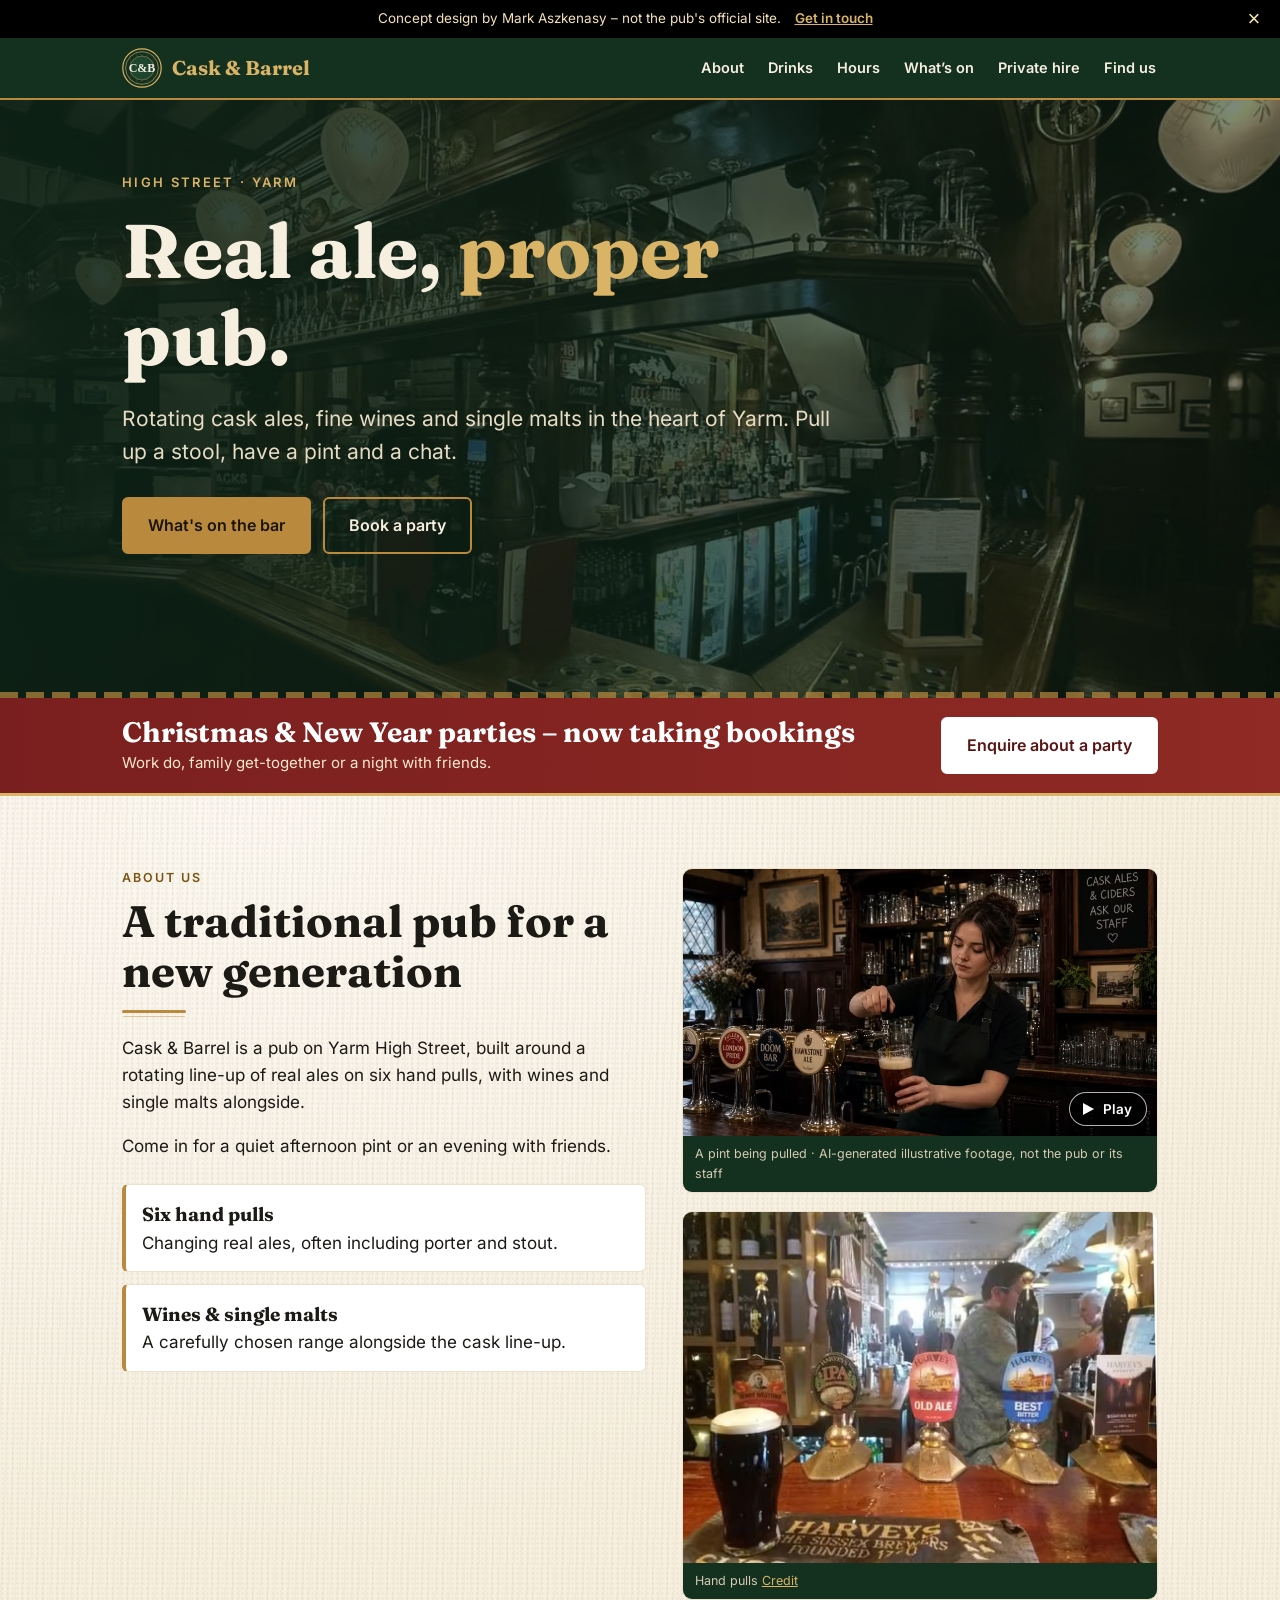
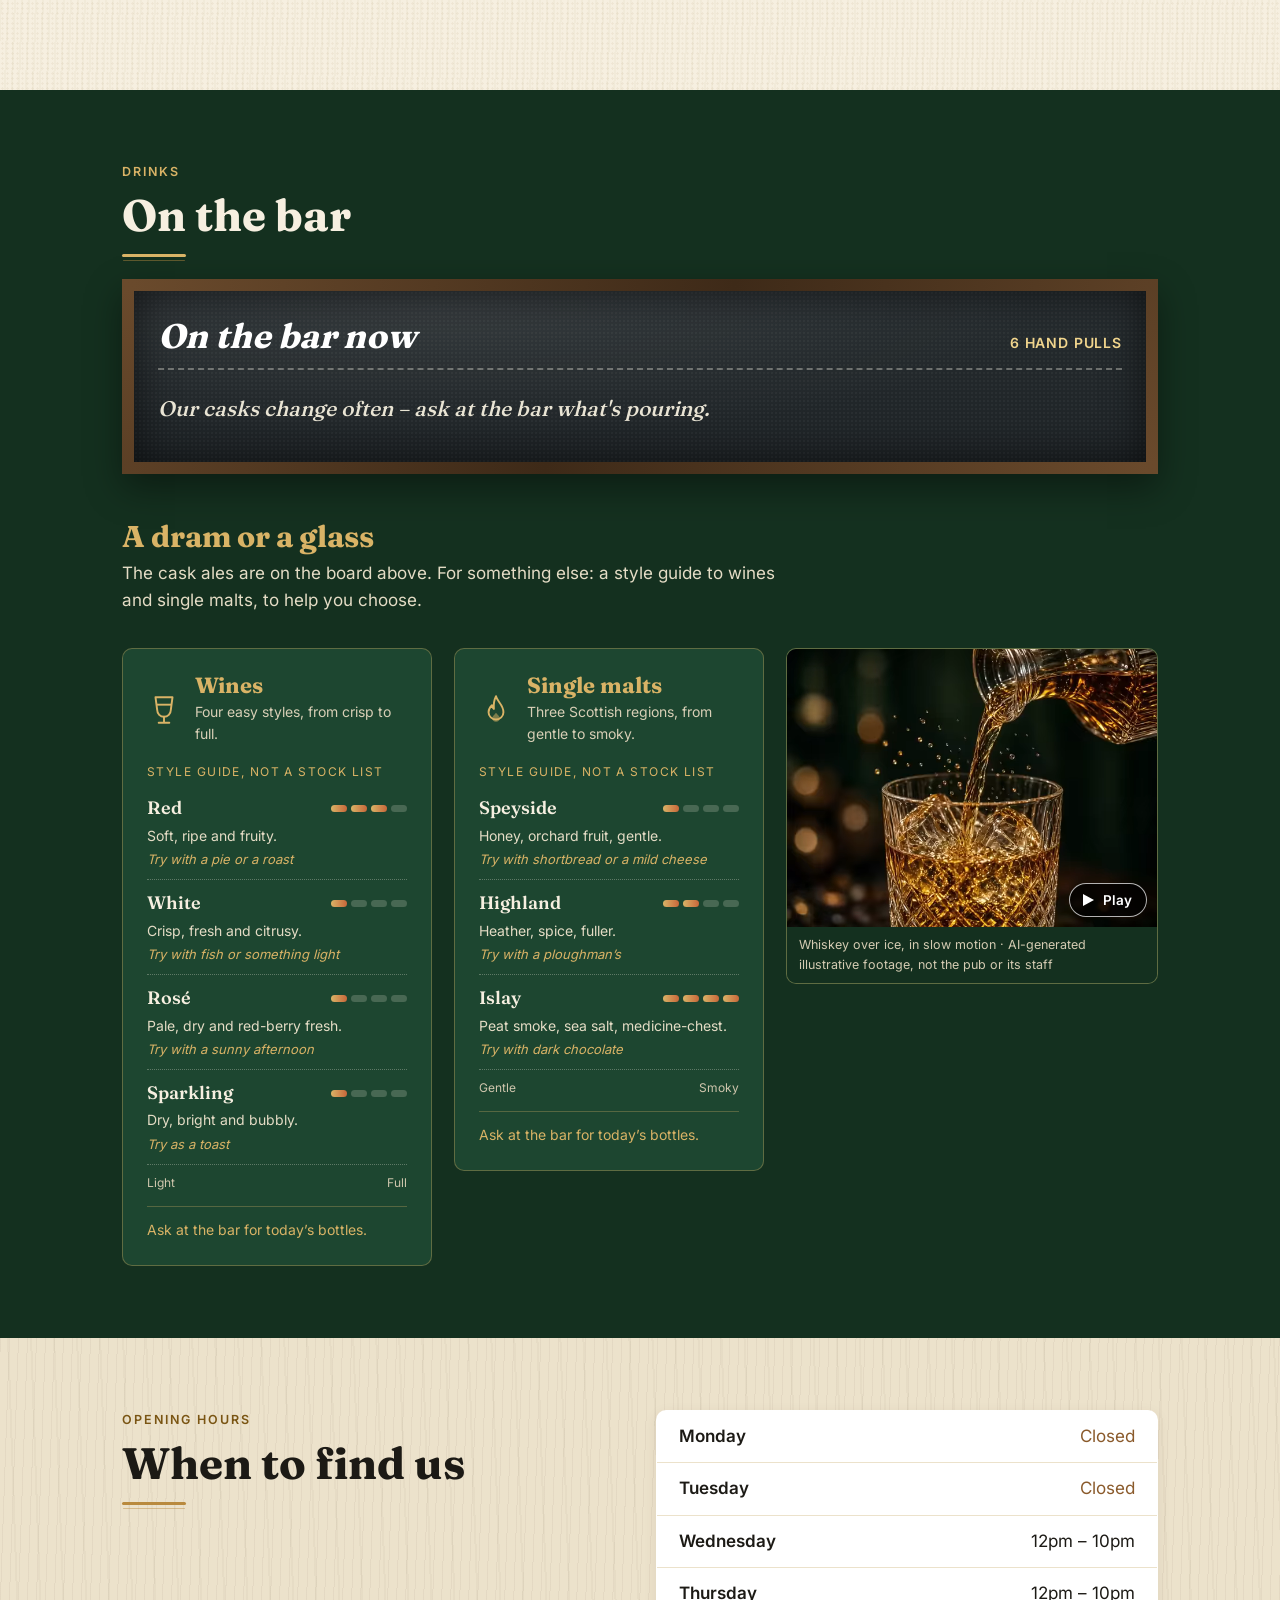
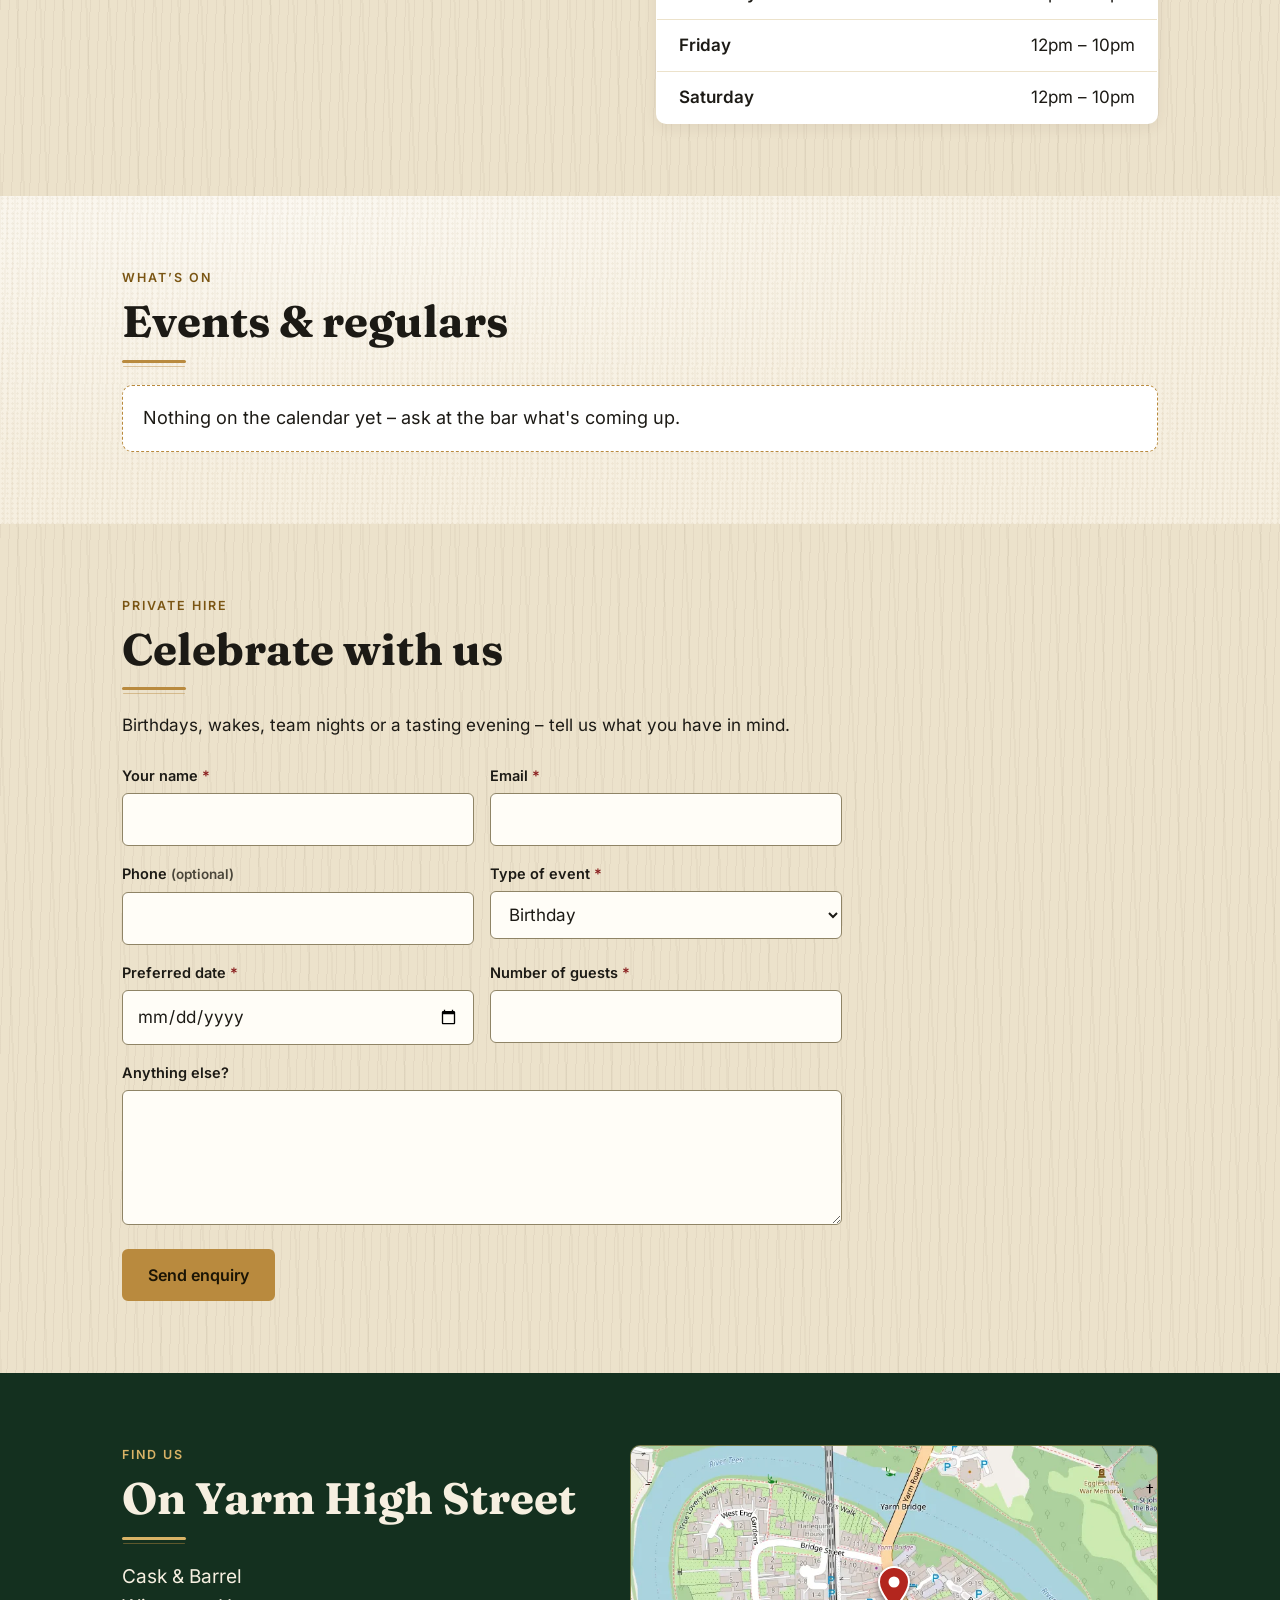
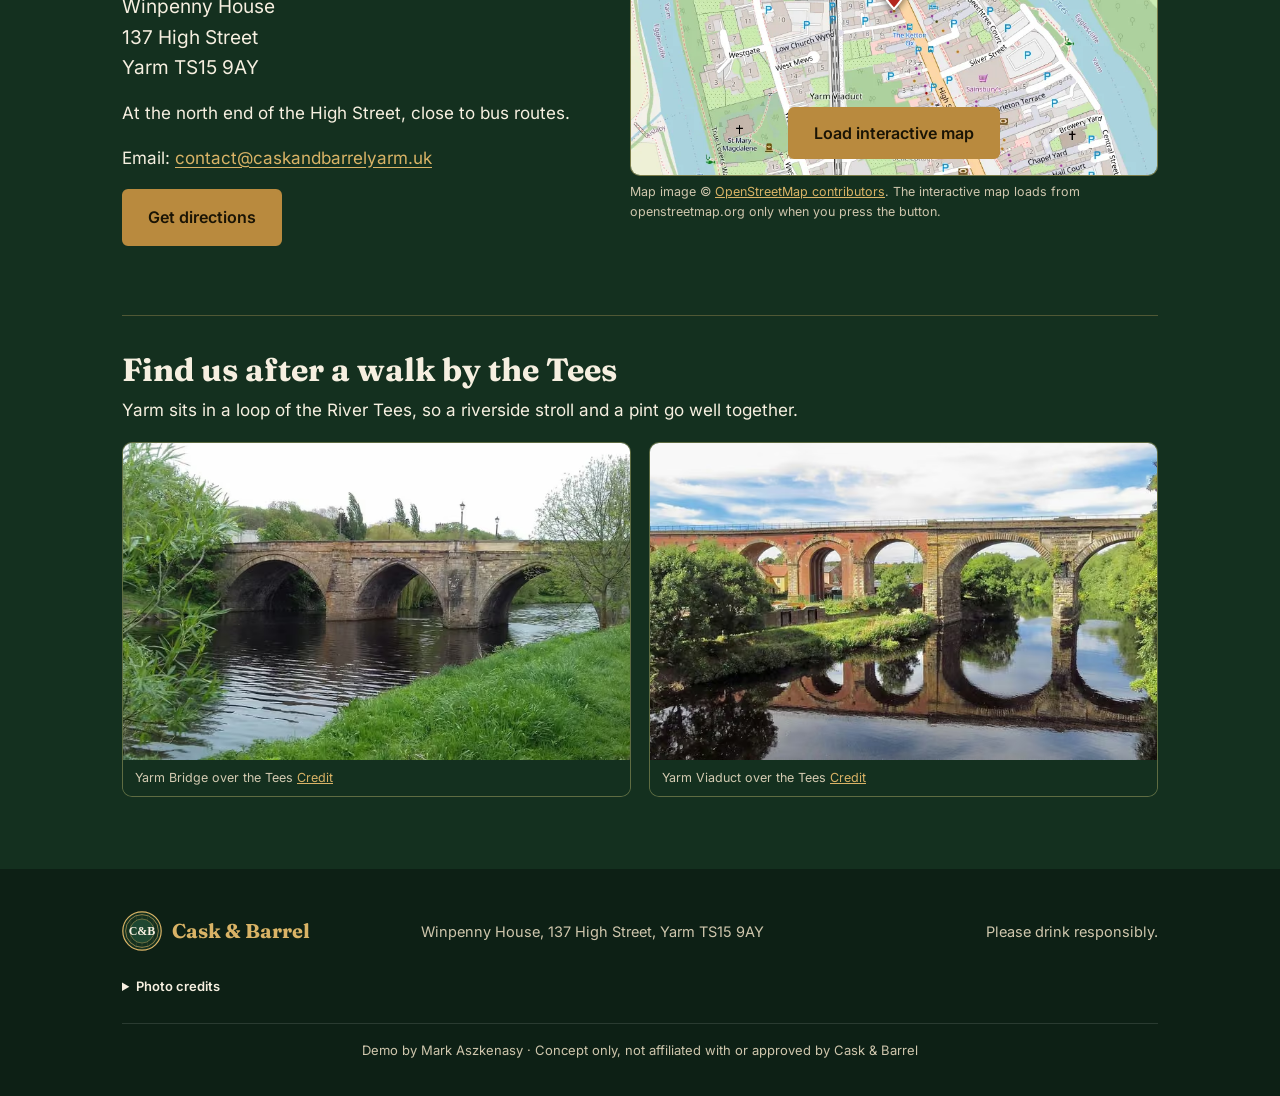
==== commit 17c2e698: "Drinks: style-guide cards for wines and single malts (content-driven, no invented stock)" ====
--- a/index.html
+++ b/index.html
@@ -120,8 +120,10 @@
 <p class="kicker">Drinks</p>
 <h2>On the bar</h2>
 <div class="board" id="on-the-bar" data-region="board"><div class="board-head"><h3 class="board-title">On the bar now</h3><p class="board-count">6 hand pulls</p></div><p class="board-empty">Our casks change often – ask at the bar what&#39;s pouring.</p></div>
+<h3 class="dram-title">A dram or a glass</h3>
+<p class="dram-intro">The cask ales are on the board above. For something else: a style guide to wines and single malts, to help you choose.</p>
 <div class="menu-grid">
-<div class="contents" data-region="menuGroups"><div class="card"><h3>Wines</h3><ul><li><span>House red</span></li><li><span>House white</span></li><li><span>Rosé</span></li><li><span>Sparkling</span></li></ul></div><div class="card"><h3>Single malts</h3><ul><li><span>Speyside</span></li><li><span>Highland</span></li><li><span>Islay</span></li></ul></div></div>
+<div class="contents" data-region="menuGroups"><div class="card drink-card"><div class="drink-head"><span class="drink-icon"><svg viewBox="0 0 32 32" width="34" height="34" aria-hidden="true" focusable="false"><path d="M8 4h16l-1.6 12a6.4 6.4 0 0 1-12.8 0z" fill="none" stroke="currentColor" stroke-width="1.8" stroke-linejoin="round"/><path d="M9.2 11h13.6" stroke="currentColor" stroke-width="1.8"/><path d="M16 22.4V28M11 28h10" stroke="currentColor" stroke-width="1.8" stroke-linecap="round"/></svg></span><div><h3>Wines</h3><p class="drink-blurb">Four easy styles, from crisp to full.</p></div></div><p class="guide-label">Style guide, not a stock list</p><ul class="styles"><li><div class="style-top"><strong>Red</strong><span class="meter" role="img" aria-label="Light to Full: 3 out of 4"><i class="on"></i><i class="on"></i><i class="on"></i><i></i></span></div><span class="style-note">Soft, ripe and fruity.</span><span class="style-pair">Try with a pie or a roast</span></li><li><div class="style-top"><strong>White</strong><span class="meter" role="img" aria-label="Light to Full: 1 out of 4"><i class="on"></i><i></i><i></i><i></i></span></div><span class="style-note">Crisp, fresh and citrusy.</span><span class="style-pair">Try with fish or something light</span></li><li><div class="style-top"><strong>Rosé</strong><span class="meter" role="img" aria-label="Light to Full: 1 out of 4"><i class="on"></i><i></i><i></i><i></i></span></div><span class="style-note">Pale, dry and red-berry fresh.</span><span class="style-pair">Try with a sunny afternoon</span></li><li><div class="style-top"><strong>Sparkling</strong><span class="meter" role="img" aria-label="Light to Full: 1 out of 4"><i class="on"></i><i></i><i></i><i></i></span></div><span class="style-note">Dry, bright and bubbly.</span><span class="style-pair">Try as a toast</span></li></ul><p class="meter-key"><span>Light</span><span>Full</span></p><p class="ask-line">Ask at the bar for today’s bottles.</p></div><div class="card drink-card"><div class="drink-head"><span class="drink-icon"><svg viewBox="0 0 32 32" width="34" height="34" aria-hidden="true" focusable="false"><path d="M16 3c1 5 7 8 7 15a7 7 0 0 1-14 0c0-3 1.600-5 3.200-6.500.2 2 .8 3 1.800 3.500C13.500 10 14.500 6 16 3z" fill="none" stroke="currentColor" stroke-width="1.8" stroke-linejoin="round"/><path d="M16 27a3.500 3.500 0 0 1-3.500-3.500c0-2 2-3 3.500-5 1.500 2 3.500 3 3.500 5A3.500 3.500 0 0 1 16 27z" fill="currentColor" opacity=".5"/></svg></span><div><h3>Single malts</h3><p class="drink-blurb">Three Scottish regions, from gentle to smoky.</p></div></div><p class="guide-label">Style guide, not a stock list</p><ul class="styles"><li><div class="style-top"><strong>Speyside</strong><span class="meter" role="img" aria-label="Gentle to Smoky: 1 out of 4"><i class="on"></i><i></i><i></i><i></i></span></div><span class="style-note">Honey, orchard fruit, gentle.</span><span class="style-pair">Try with shortbread or a mild cheese</span></li><li><div class="style-top"><strong>Highland</strong><span class="meter" role="img" aria-label="Gentle to Smoky: 2 out of 4"><i class="on"></i><i class="on"></i><i></i><i></i></span></div><span class="style-note">Heather, spice, fuller.</span><span class="style-pair">Try with a ploughman’s</span></li><li><div class="style-top"><strong>Islay</strong><span class="meter" role="img" aria-label="Gentle to Smoky: 4 out of 4"><i class="on"></i><i class="on"></i><i class="on"></i><i class="on"></i></span></div><span class="style-note">Peat smoke, sea salt, medicine-chest.</span><span class="style-pair">Try with dark chocolate</span></li></ul><p class="meter-key"><span>Gentle</span><span>Smoky</span></p><p class="ask-line">Ask at the bar for today’s bottles.</p></div></div>
 <figure class="photo clip"><div class="clip-frame"><video class="lazy-video" muted loop playsinline controls preload="none" poster="media/whiskey-pour.webp" width="640" height="480" aria-label="AI-generated slow-motion video of whiskey being poured over ice in a glass (illustrative)"><source src="media/whiskey-pour.webm" type="video/webm"><source src="media/whiskey-pour.mp4" type="video/mp4"></video></div><figcaption>Whiskey over ice, in slow motion · AI-generated illustrative footage, not the pub or its staff</figcaption></figure>
 </div>
 </div></section>
--- a/css/styles.css
+++ b/css/styles.css
@@ -0,0 +1,316 @@
+@font-face{font-family:'Fraunces';font-style:normal;font-weight:500 700;font-display:swap;src:url(../fonts/fraunces-latin.woff2) format('woff2')}
+@font-face{font-family:'Inter';font-style:normal;font-weight:400 600;font-display:swap;src:url(../fonts/inter-latin.woff2) format('woff2')}
+/* Fonts are self-hosted Latin subsets of Fraunces (500-700) and Inter (400-600), SIL Open Font License 1.1, from Google Fonts. */
+:root{--green:#14301f;--green2:#1d4630;--cream:#f6efe0;--cream2:#ece2cb;--brass:#b98a3e;--brass2:#d9b366;--brass-ink:#7a5513;--ink:#1c1a15;--serif:'Fraunces',Georgia,serif;--sans:'Inter',system-ui,-apple-system,Segoe UI,Roboto,sans-serif;--wood:#4a3320}
+*{box-sizing:border-box}
+html{scroll-behavior:smooth;scroll-padding-top:76px}
+body{margin:0;font-family:var(--sans);color:var(--ink);background:var(--cream);line-height:1.6;font-size:17px}
+a{color:inherit}
+img,video{max-width:100%}
+.wrap{max-width:1080px;margin:0 auto;padding:0 22px}
+.sr-only{position:absolute!important;width:1px;height:1px;margin:-1px;padding:0;overflow:hidden;clip:rect(0 0 0 0);white-space:nowrap;border:0}
+.skip{position:absolute;left:-999px;top:0;background:var(--brass);color:#000;padding:10px 14px;z-index:99}
+.skip:focus{left:8px;top:8px}
+:focus-visible{outline:3px solid var(--brass2);outline-offset:3px}
+.paper :focus-visible,.cream-bg :focus-visible{outline-color:var(--green2)}
+[hidden]{display:none!important}
+
+/* banner */
+.banner{background:#000;color:#f3e2b3;font-size:13.5px;position:relative}
+.banner .wrap{display:flex;align-items:center;justify-content:center;gap:6px 14px;flex-wrap:wrap;padding:8px 52px 8px 22px;text-align:center;min-height:38px}
+.banner a{color:var(--brass2);font-weight:600}
+.banner-close{position:absolute;right:8px;top:50%;transform:translateY(-50%);width:36px;height:36px;border:0;background:transparent;color:#f3e2b3;font-size:22px;line-height:1;cursor:pointer;border-radius:6px}
+.banner-close:hover{background:rgba(255,255,255,.12)}
+.pitch-note{background:var(--brass2);color:#1a1405;text-align:center;padding:8px 22px;font-weight:600;font-size:15px}
+
+/* header */
+header.nav{background:var(--green);color:var(--cream);position:sticky;top:0;z-index:20;border-bottom:2px solid var(--brass)}
+.nav .wrap{display:flex;align-items:center;justify-content:space-between;gap:12px;min-height:60px}
+.logo{display:flex;align-items:center;gap:10px;font-family:var(--serif);font-weight:700;font-size:20px;text-decoration:none;color:var(--brass2);padding:6px 0}
+.logo img{width:40px;height:40px;display:block}
+nav ul{display:flex;gap:4px 20px;list-style:none;margin:0;padding:0}
+nav a{text-decoration:none;font-size:14.5px;font-weight:600;padding:10px 2px;display:inline-block;position:relative}
+nav a:hover{color:var(--brass2)}
+nav a:after{content:"";position:absolute;left:2px;right:2px;bottom:6px;height:2px;background:var(--brass2);transform:scaleX(0);transform-origin:left;transition:transform .3s ease}
+nav a:hover:after,nav a:focus-visible:after{transform:scaleX(1)}
+.menu-toggle{display:none;background:transparent;border:2px solid var(--brass);color:var(--cream);border-radius:6px;width:46px;height:44px;cursor:pointer;padding:0;align-items:center;justify-content:center}
+.menu-toggle span,.menu-toggle span:before,.menu-toggle span:after{display:block;width:22px;height:2px;background:currentColor;position:relative;transition:transform .25s,background .25s}
+.menu-toggle span:before,.menu-toggle span:after{content:"";position:absolute;left:0}
+.menu-toggle span:before{top:-7px}.menu-toggle span:after{top:7px}
+.menu-toggle[aria-expanded=true] span{background:transparent}
+.menu-toggle[aria-expanded=true] span:before{transform:translateY(7px) rotate(45deg)}
+.menu-toggle[aria-expanded=true] span:after{transform:translateY(-7px) rotate(-45deg)}
+@media(max-width:800px){
+ .js .menu-toggle{display:inline-flex}
+ .js nav{position:absolute;left:0;right:0;top:100%;background:var(--green);border-bottom:2px solid var(--brass);display:none}
+ .js nav.open{display:block}
+ .js nav ul{flex-direction:column;gap:0;padding:8px 22px 16px}
+ .js nav a{display:block;padding:14px 2px;font-size:17px;border-bottom:1px solid rgba(217,179,102,.2)}
+ .js nav a:after{display:none}
+ .nav .wrap{position:relative}
+ nav ul{flex-wrap:wrap}
+ .logo{font-size:18px}
+}
+
+/* hero */
+.hero{background:var(--green);color:var(--cream);padding:72px 0 84px;position:relative;overflow:hidden}
+.hero-bg{position:absolute;inset:-4%;z-index:0;animation:heroZoom 28s ease-in-out infinite alternate;will-change:transform}
+.hero-bg picture,.hero-bg img{display:block;width:100%;height:100%}
+.hero-bg img{object-fit:cover}
+.hero-bg:after{content:"";position:absolute;inset:0;background:linear-gradient(90deg,rgba(14,35,23,.92) 0,rgba(14,35,23,.72) 55%,rgba(14,35,23,.5) 100%)}
+@keyframes heroZoom{from{transform:scale(1)}to{transform:scale(1.09) translate3d(-1.2%,-1%,0)}}
+.hero .wrap{position:relative;z-index:1}
+.hero:after{z-index:1;content:"";position:absolute;inset:auto 0 0 0;height:6px;background:repeating-linear-gradient(90deg,var(--brass) 0 18px,transparent 18px 26px);opacity:.7}
+.eyebrow{color:var(--brass2);letter-spacing:.18em;text-transform:uppercase;font-size:13px;font-weight:600;margin:0 0 14px}
+h1,h2,h3,h4{font-family:var(--serif);line-height:1.15;margin:0}
+h1{font-size:clamp(40px,9vw,76px);font-weight:700;max-width:12ch}
+h1 em{color:var(--brass2);font-style:normal}
+.hero p.lead{font-size:clamp(18px,2.6vw,21px);max-width:34em;margin:20px 0 28px;color:#e6dcc3}
+.btns{display:flex;gap:12px;flex-wrap:wrap}
+.btn{display:inline-block;text-decoration:none;font-weight:600;padding:14px 24px;border-radius:6px;border:2px solid var(--brass);background:var(--brass);color:#1a1405;cursor:pointer;font-size:16px;font-family:var(--sans);transition:background .25s,transform .25s,box-shadow .25s}
+.btn:hover{background:var(--brass2);transform:translateY(-2px);box-shadow:0 6px 16px rgba(0,0,0,.25)}
+.btn.ghost{background:transparent;color:var(--cream)}
+.btn.ghost:hover{background:rgba(255,255,255,.08)}
+.btn.small{padding:9px 14px;font-size:14px}
+.btn.ghost-dark{background:transparent;color:var(--green);border-color:var(--green2)}
+.btn.ghost-dark:hover{background:var(--green);color:var(--cream)}
+.hero-meta{display:flex;flex-wrap:wrap;gap:10px 22px;margin-top:26px;align-items:center;min-height:34px}
+.hero-meta .next{font-weight:600;color:var(--brass2)}
+.status{display:inline-flex;align-items:center;gap:9px;font-weight:600;font-size:15.5px;background:rgba(0,0,0,.35);border:1px solid rgba(217,179,102,.45);border-radius:99px;padding:6px 14px}
+.status .dot{width:10px;height:10px;border-radius:50%;background:#e0a14a}
+.status-open .dot{background:#6fd08c;box-shadow:0 0 0 4px rgba(111,208,140,.25)}
+.status-closed .dot{background:#e0a14a}
+.hours-status{margin:14px 0 0}
+.hours-status .status{background:var(--green);color:var(--cream)}
+
+/* seasonal ribbon */
+.ribbon{background:linear-gradient(90deg,#7a1f1f,#8f2a24);color:#fff;border-bottom:3px solid var(--brass2)}
+.ribbon .wrap{display:flex;align-items:center;justify-content:space-between;gap:12px 24px;flex-wrap:wrap;padding-top:18px;padding-bottom:18px}
+.ribbon h2{font-size:clamp(20px,3.4vw,28px);margin:0}
+.ribbon h2:after{display:none}
+.ribbon p{margin:2px 0 0;font-size:15px;color:#fbe9d0}
+.ribbon .btn{background:#fff;border-color:#fff;color:#5a1414}
+.ribbon .btn:hover{background:var(--cream2)}
+
+/* sections + textures */
+section{padding:72px 0}
+section h2{font-size:clamp(30px,5vw,44px);margin-bottom:22px;position:relative;padding-bottom:16px}
+section h2:after{content:"";position:absolute;left:0;bottom:0;width:64px;height:3px;background:var(--brass);border-radius:2px;box-shadow:0 5px 0 -1px rgba(185,138,62,.45)}
+.dark h2:after{background:var(--brass2)}
+.kicker{color:var(--brass-ink);letter-spacing:.16em;text-transform:uppercase;font-size:12.5px;font-weight:600;margin:0 0 8px}
+.dark .kicker{color:var(--brass2)}
+.paper{background-color:var(--cream);background-image:radial-gradient(rgba(122,85,19,.06) 1px,transparent 1.3px),repeating-linear-gradient(92deg,rgba(122,85,19,.035) 0 2px,transparent 2px 7px),radial-gradient(ellipse at 20% 0,rgba(255,255,255,.55),transparent 60%);background-size:5px 5px,auto,auto}
+.cream-bg{background-color:var(--cream2);background-image:repeating-linear-gradient(92deg,rgba(74,51,32,.05) 0 1px,transparent 1px 9px),repeating-linear-gradient(88deg,rgba(74,51,32,.035) 0 2px,transparent 2px 23px)}
+.dark{background:var(--green);color:var(--cream)}
+.empty-note{margin:0;font-size:18px;background:#fff;border:1px dashed var(--brass);border-radius:10px;padding:18px 20px}
+
+/* about */
+.about{display:grid;gap:36px}
+@media(min-width:820px){.about{grid-template-columns:1.1fr 1fr;align-items:start}}
+.facts{list-style:none;padding:0;margin:24px 0 0;display:grid;gap:12px}
+.facts li{background:#fff;border:1px solid var(--cream2);border-left:4px solid var(--brass);padding:14px 16px;border-radius:6px}
+.facts b{font-family:var(--serif);font-size:19px;display:block}
+
+/* chalkboard */
+.board{background:#23282b;background-image:radial-gradient(ellipse at 30% 10%,rgba(255,255,255,.07),transparent 60%),radial-gradient(rgba(255,255,255,.035) 1px,transparent 1.4px),linear-gradient(#262c2f,#1e2326);background-size:auto,4px 4px,auto;border:12px solid var(--wood);border-image:linear-gradient(135deg,#6a4a2c,#3e2a18 50%,#6a4a2c) 1;box-shadow:inset 0 0 40px rgba(0,0,0,.6),0 14px 34px rgba(0,0,0,.4);padding:26px 24px 22px;color:#f2efe6;margin-top:6px}
+.board-head{display:flex;flex-wrap:wrap;align-items:baseline;justify-content:space-between;gap:6px 18px;border-bottom:2px dashed rgba(242,239,230,.35);padding-bottom:12px;margin-bottom:6px}
+.board-title{font-size:clamp(26px,4vw,34px);font-style:italic;color:#fff}
+.board-count{margin:0;font-weight:600;letter-spacing:.06em;text-transform:uppercase;font-size:14px;color:#f1d58d}
+.board-empty{font-family:var(--serif);font-style:italic;font-size:21px;margin:22px 0 14px;color:#e9e4d4}
+.example-flag{display:inline-block;margin:10px 0 0;background:#f1d58d;color:#2a2008;font-weight:600;font-size:13.5px;border-radius:6px;padding:5px 10px}
+.beer-list{list-style:none;margin:0;padding:0}
+.beer{display:flex;flex-wrap:wrap;align-items:center;justify-content:space-between;gap:6px 16px;padding:13px 0;border-bottom:1px dotted rgba(242,239,230,.3)}
+.beer-main{display:flex;flex-direction:column;min-width:0;flex:1 1 220px}
+.beer-name{font-family:var(--serif);font-size:21px;font-weight:700;color:#fff}
+.beer-brew{font-size:14.5px;color:#d3cfc1}
+.beer-notes{font-size:13.5px;color:#d3cfc1;font-style:italic}
+.beer-meta{display:flex;align-items:center;gap:10px;flex-wrap:wrap}
+.abv,.price{font-variant-numeric:tabular-nums;font-weight:600}
+.price{color:#f1d58d;min-width:3.4em;text-align:right}
+.beer-off{opacity:.55}
+.beer-off .beer-name{text-decoration:line-through;text-decoration-thickness:1px}
+.chip{display:inline-block;font-size:12px;font-weight:600;letter-spacing:.05em;text-transform:uppercase;border-radius:99px;padding:3px 10px;color:#14180f;background:#d8d3c2}
+.chip-pale{background:#f1d58d}.chip-bitter{background:#e3a35f}.chip-ipa{background:#b5d98a}.chip-porter{background:#c7a58a}.chip-stout{background:#b9b3a8}.chip-off{background:transparent;border:1px solid #d3cfc1;color:#e9e4d4}
+.coming{margin-top:18px;border-top:2px dashed rgba(242,239,230,.35);padding-top:12px}
+.coming h4{font-size:19px;font-style:italic;color:#f1d58d;margin-bottom:6px}
+.coming ul{list-style:none;margin:0;padding:0}
+.coming li{padding:3px 0}.coming li span{color:#d3cfc1}
+.board-updated{margin:16px 0 0;font-size:13.5px;color:#d3cfc1;text-align:right}
+
+/* menu */
+.menu-grid{display:grid;gap:22px;margin-top:34px}
+@media(min-width:900px){.menu-grid{grid-template-columns:1fr 1fr 1.2fr;align-items:start}}
+.card{background:var(--green2);border:1px solid rgba(217,179,102,.35);border-radius:10px;padding:24px;transition:transform .3s ease,box-shadow .3s ease,border-color .3s}
+.card:hover{transform:translateY(-5px);box-shadow:0 12px 26px rgba(0,0,0,.35);border-color:var(--brass2)}
+.card h3{color:var(--brass2);font-size:22px;margin-bottom:12px}
+.card ul{list-style:none;margin:0;padding:0}
+.card li{display:flex;justify-content:space-between;gap:12px;padding:9px 0;border-bottom:1px dotted rgba(246,239,224,.3)}
+.card li span:last-child:not(:first-child){color:var(--brass2);white-space:nowrap}
+.card small{display:block;color:#cfc6ad;font-size:13px}
+.menu-intro{margin:0 0 4px;max-width:36em}
+
+/* hours */
+.hours-table{width:100%;max-width:520px;border-collapse:collapse;background:#fff;border:1px solid var(--cream2);border-radius:10px;overflow:hidden;box-shadow:0 4px 14px rgba(74,51,32,.08)}
+.hours-table th,.hours-table td{padding:12px 22px;border-bottom:1px solid var(--cream2);text-align:left;font-weight:400}
+.hours-table th{font-weight:600}
+.hours-table td{text-align:right}
+.hours-table tr:last-child th,.hours-table tr:last-child td{border:0}
+.hours-table tr.today{background:#fbf3df}
+.hours-table tr.today th:after{content:" · today";font-weight:400;color:var(--brass-ink);font-size:14px}
+.hours-table .closed{color:#8a5a2b}
+.two{display:grid;gap:32px;align-items:start}
+@media(min-width:820px){.two{grid-template-columns:1fr 1fr}}
+
+/* events */
+.events{list-style:none;margin:0;padding:0;display:grid;gap:14px}
+.ev{display:flex;gap:16px;align-items:center;flex-wrap:wrap;background:#fff;border:1px solid var(--cream2);border-radius:10px;padding:14px 16px}
+.ev-body{flex:1 1 200px}
+.date{background:var(--green);color:var(--brass2);font-family:var(--serif);text-align:center;border-radius:8px;padding:8px 12px;min-width:68px;font-size:14px;line-height:1.2}
+.date b{display:block;font-size:22px;color:var(--cream)}
+.ev h3{font-size:18px}
+.ev p{margin:2px 0 0;font-size:14.5px;color:#4a463a}
+
+/* reviews / badges (render only when content.json has entries) */
+.reviews{display:grid;gap:18px;margin-top:18px}
+@media(min-width:820px){.reviews{grid-template-columns:repeat(auto-fit,minmax(260px,1fr))}}
+.review{margin:0;background:#fff;border:1px solid var(--cream2);border-left:4px solid var(--brass);border-radius:8px;padding:18px 20px}
+.review blockquote{margin:0 0 10px;font-family:var(--serif);font-size:19px}
+.review blockquote p{margin:0}
+.review figcaption{font-size:14px;color:#4a463a}
+.badges{list-style:none;margin:26px 0 0;padding:0;display:flex;flex-wrap:wrap;gap:14px}
+.badges li a,.badges li span{display:inline-block;border:1.5px solid var(--green2);border-radius:99px;padding:8px 16px;font-weight:600;text-decoration:none;background:#fff}
+
+/* form */
+form{display:grid;gap:16px;margin-top:24px;max-width:720px}
+.row{display:grid;gap:16px}
+@media(min-width:640px){.row{grid-template-columns:1fr 1fr}}
+label{display:block;font-weight:600;font-size:14.5px;margin-bottom:6px}
+.req{color:#8a1f1f}
+input,select,textarea{width:100%;font:inherit;padding:12px 14px;border-radius:6px;border:1.5px solid #8f8466;background:#fffdf7;color:var(--ink)}
+input[aria-invalid=true],select[aria-invalid=true]{border-color:#a32020;background:#fff5f4}
+.hint{font-size:13.5px;color:#4a463a;margin:4px 0 0}
+.err{font-size:14px;color:#a32020;font-weight:600;margin:5px 0 0}
+.err:empty{display:none}
+.success{background:#fff;border:2px solid var(--green2);border-radius:10px;padding:26px 24px;max-width:720px;margin-top:24px}
+.success h3{font-size:26px;margin-bottom:8px}
+.success .demo-note{font-size:13.5px;color:#4a463a}
+
+/* find us */
+.find{display:grid;gap:28px}
+@media(min-width:820px){.find{grid-template-columns:1fr 1.1fr;align-items:start}}
+address{font-style:normal;font-size:19px;margin:12px 0}
+.contact-list{list-style:none;margin:0 0 12px;padding:0}
+.dark a.link,footer a.link{color:var(--brass2)}
+a.link{text-decoration:underline;text-underline-offset:3px}
+.mapbox{position:relative;border-radius:10px;overflow:hidden;border:1px solid rgba(217,179,102,.5);background:#1d4630;aspect-ratio:799/500}
+.mapbox img{display:block;width:100%;height:100%;object-fit:cover}
+.pin{position:absolute;left:50%;top:50%;width:34px;height:44px;transform:translate(-50%,-100%);filter:drop-shadow(0 3px 3px rgba(0,0,0,.45))}
+.map-load{position:absolute;left:50%;bottom:16px;transform:translateX(-50%);white-space:nowrap}
+.map-load:hover{transform:translateX(-50%) translateY(-2px)}
+.mapbox iframe{position:absolute;inset:0;width:100%;height:100%;border:0}
+.map-attr{font-size:12.5px;color:#cfc6ad;margin:6px 0 0}
+.map-attr a{color:var(--brass2)}
+.walk{margin-top:52px;padding-top:36px;border-top:1px solid rgba(217,179,102,.3)}
+.walk h3{font-size:clamp(24px,4vw,32px);margin-bottom:8px}
+.walk p{margin:0 0 18px;max-width:40em}
+.walk-photos{display:grid;gap:18px}
+@media(min-width:700px){.walk-photos{grid-template-columns:1fr 1fr}.walk-photos .photo img{aspect-ratio:16/10;object-fit:cover}}
+
+/* media */
+figure.photo{margin:0;border-radius:10px;overflow:hidden;border:1px solid var(--cream2);background:var(--cream2)}
+.dark figure.photo{border-color:rgba(217,179,102,.35);background:var(--green2)}
+.photo img{display:block;width:100%;height:auto;transition:transform .8s ease}
+.photo:hover img{transform:scale(1.04)}
+.photo figcaption{background:var(--green);color:#d4cbb2;font-size:12.5px;padding:8px 12px}
+.photo figcaption a{color:var(--brass2)}
+.about figure.photo{margin-bottom:18px}
+.clip-frame{position:relative;background:#1a1410}
+.clip video{display:block;width:100%;height:auto;object-fit:cover;background:#1a1410}
+.clip:hover img{transform:none}
+.vbtn{position:absolute;right:10px;bottom:10px;display:inline-flex;align-items:center;gap:8px;background:rgba(0,0,0,.72);color:#fff;border:1.5px solid rgba(255,255,255,.7);border-radius:99px;padding:8px 14px 8px 11px;font:600 13.5px var(--sans);cursor:pointer}
+.vbtn:hover{background:#000}
+.vbtn svg{width:14px;height:14px;fill:currentColor}
+.menu-grid .clip video{aspect-ratio:4/3}
+
+/* footer */
+footer{background:#0d2015;color:#cfc6ad;padding:36px 0 96px;font-size:14.5px}
+footer .wrap{display:flex;flex-wrap:wrap;gap:14px 28px;justify-content:space-between;align-items:center}
+footer .logo{font-size:20px}
+.social{list-style:none;margin:0;padding:0;display:flex;gap:6px}
+.social a{display:inline-flex;padding:9px;color:var(--brass2)}
+.credits{width:100%;font-size:13px;line-height:1.5}
+.credits summary{cursor:pointer;font-weight:600;color:var(--cream);padding:6px 0}
+.credits ul{margin:6px 0 0;padding-left:18px}
+.credits a{color:var(--brass2)}
+.demo-by{font-size:13px;width:100%;text-align:center;border-top:1px solid rgba(255,255,255,.12);padding-top:16px;margin:6px 0 0}
+@media(min-width:801px){footer{padding-bottom:36px}}
+
+/* sticky mobile action bar */
+.action-bar{display:none}
+@media(max-width:800px){
+ .action-bar{display:flex;position:fixed;left:0;right:0;bottom:0;z-index:30;background:var(--green);border-top:2px solid var(--brass);padding:8px 10px calc(8px + env(safe-area-inset-bottom));gap:8px}
+ .action-bar a{flex:1;text-align:center;text-decoration:none;font-weight:600;font-size:15.5px;padding:12px 6px;border-radius:6px;border:2px solid var(--brass);color:var(--cream)}
+ .action-bar a.primary{background:var(--brass);color:#1a1405}
+ section{padding:56px 0}
+}
+
+/* motion */
+.js .reveal{opacity:0;transform:translateY(24px);transition:opacity .8s ease,transform .8s ease;transition-delay:var(--d,0s)}
+.js .reveal.in{opacity:1;transform:none}
+@media(prefers-reduced-motion:reduce){html{scroll-behavior:auto}.hero-bg{animation:none}.js .reveal{opacity:1;transform:none;transition:none}*,*:before,*:after{transition:none!important}}
+
+/* pitch pages */
+.pitch-hero{background:var(--green);color:var(--cream);padding:56px 0}
+.pitch-hero h1{max-width:none;font-size:clamp(34px,6vw,56px)}
+.pitch-hero p{max-width:40em;color:#e6dcc3;font-size:19px}
+.ba{display:grid;gap:22px;margin-top:22px}
+@media(min-width:820px){.ba{grid-template-columns:1fr 1fr}}
+.ba figure{margin:0;background:#fff;border:1px solid var(--cream2);border-radius:10px;overflow:hidden}
+.ba img{display:block;width:100%;height:auto}
+.ba figcaption{padding:12px 16px;font-size:15px}
+.ba h3{font-size:20px;margin-bottom:4px}
+.tag-before,.tag-after{display:inline-block;font:600 12px var(--sans);letter-spacing:.08em;text-transform:uppercase;border-radius:99px;padding:3px 10px;margin-bottom:6px}
+.tag-before{background:#e6d8d0;color:#6d2a14}.tag-after{background:#d6ead9;color:#14502a}
+.features{display:grid;gap:18px;margin-top:22px}
+@media(min-width:820px){.features{grid-template-columns:repeat(3,1fr)}}
+.feature{background:#fff;border:1px solid var(--cream2);border-top:4px solid var(--brass);border-radius:8px;padding:20px}
+.feature h3{font-size:21px;margin-bottom:6px}
+.tiers{display:grid;gap:18px;margin-top:22px}
+@media(min-width:820px){.tiers{grid-template-columns:repeat(3,1fr)}}
+.tier{background:#fff;border:1px solid var(--cream2);border-radius:10px;padding:22px}
+.tier.featured{border:2px solid var(--brass)}
+.tier h3{font-size:22px}
+.tier .p{font-family:var(--serif);font-size:30px;color:var(--green);margin:6px 0 10px}
+.tier ul{padding-left:18px;margin:0}
+.qr-row{display:flex;gap:24px;align-items:center;flex-wrap:wrap;margin-top:18px}
+.qr-row img{width:180px;height:180px;image-rendering:pixelated;background:#fff;padding:10px;border:1px solid var(--cream2);border-radius:8px}
+.plain-list{max-width:44em}
+.one{max-width:820px;margin:0 auto;padding:36px 28px;background:#fff}
+.one-head{display:flex;gap:18px;align-items:center;border-bottom:3px solid var(--brass);padding-bottom:14px;margin-bottom:18px}
+.one-head img{width:64px;height:64px}
+.one h1{font-size:32px;max-width:none}
+.one h2{font-size:20px;margin:18px 0 6px;padding:0}
+.one h2:after{display:none}
+.one .tiers{margin-top:10px}
+.one .tier .p{font-size:22px}
+@media print{header.nav,.banner,.pitch-note,.no-print{display:none!important}body{background:#fff}.one{padding:0}@page{margin:14mm}}
+
+.contents{display:contents}
+
+.dram-title{color:var(--brass2);font-size:clamp(24px,3vw,30px);margin:46px 0 6px}
+.dram-intro{margin:0;max-width:62ch;color:#e4dcc5}
+.drink-head{display:flex;gap:14px;align-items:center;margin-bottom:10px}
+.drink-head h3{margin-bottom:2px}
+.drink-icon{color:var(--brass2);flex:none;display:inline-flex}
+.drink-blurb{margin:0;font-size:14px;color:#d8cfb6}
+.guide-label{margin:16px 0 4px;font-size:12px;letter-spacing:.12em;text-transform:uppercase;color:var(--brass2)}
+.card .styles li,.card .bottles li{display:block}
+.style-top{display:flex;justify-content:space-between;align-items:center;gap:12px}
+.style-top strong{font-family:Fraunces,Georgia,serif;font-size:18px;font-weight:600}
+.style-note{display:block;font-size:14px;color:#e4dcc5;margin-top:2px}
+.style-pair{display:block;font-size:13px;font-style:italic;color:#cfc6ad;margin-top:2px}
+.meter{display:inline-flex;gap:4px;flex:none}
+.meter i{width:16px;height:7px;border-radius:4px;background:rgba(246,239,224,.2);display:block}
+.meter i.on{background:linear-gradient(90deg,#d9b366,#c8673a)}
+.meter-key{display:flex;justify-content:space-between;font-size:12px;color:#cfc6ad;margin:8px 0 0}
+.ask-line{margin:14px 0 0;padding-top:12px;border-top:1px solid rgba(217,179,102,.3);font-size:14px;color:var(--brass2)}
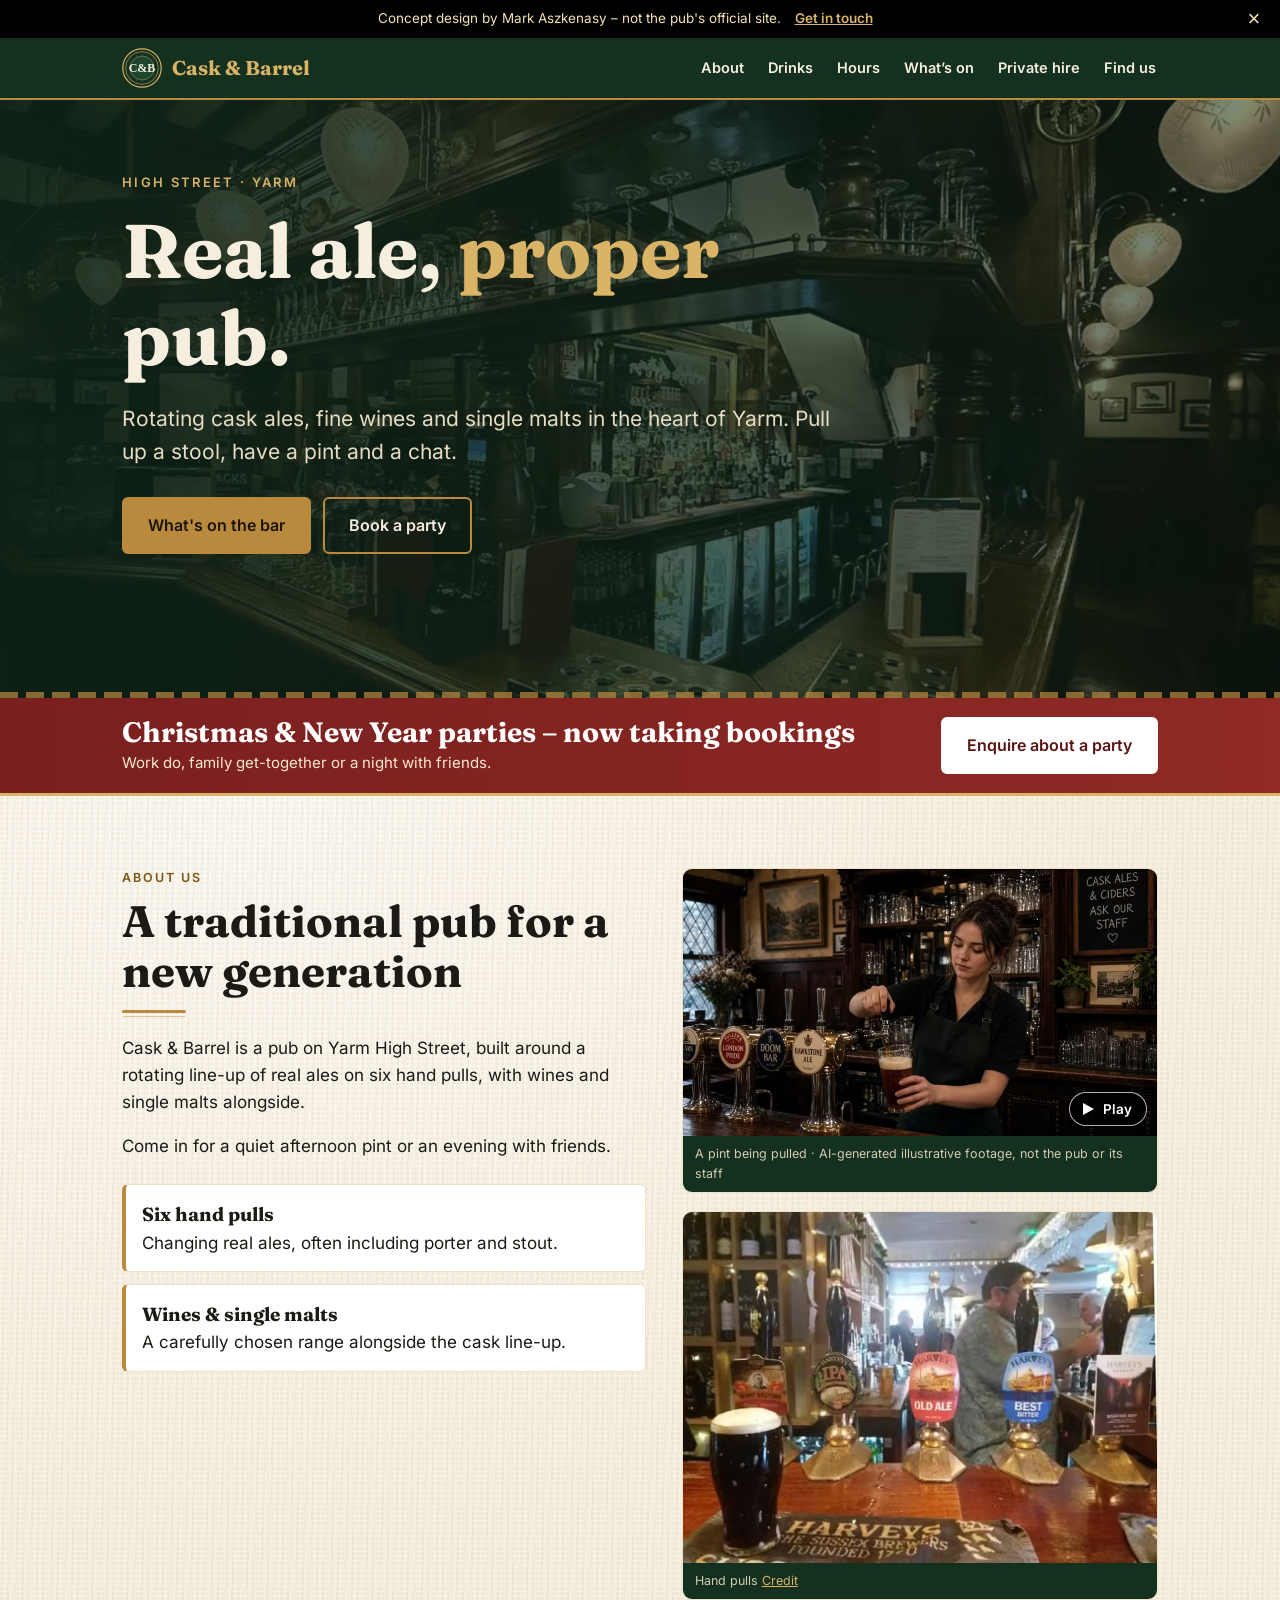
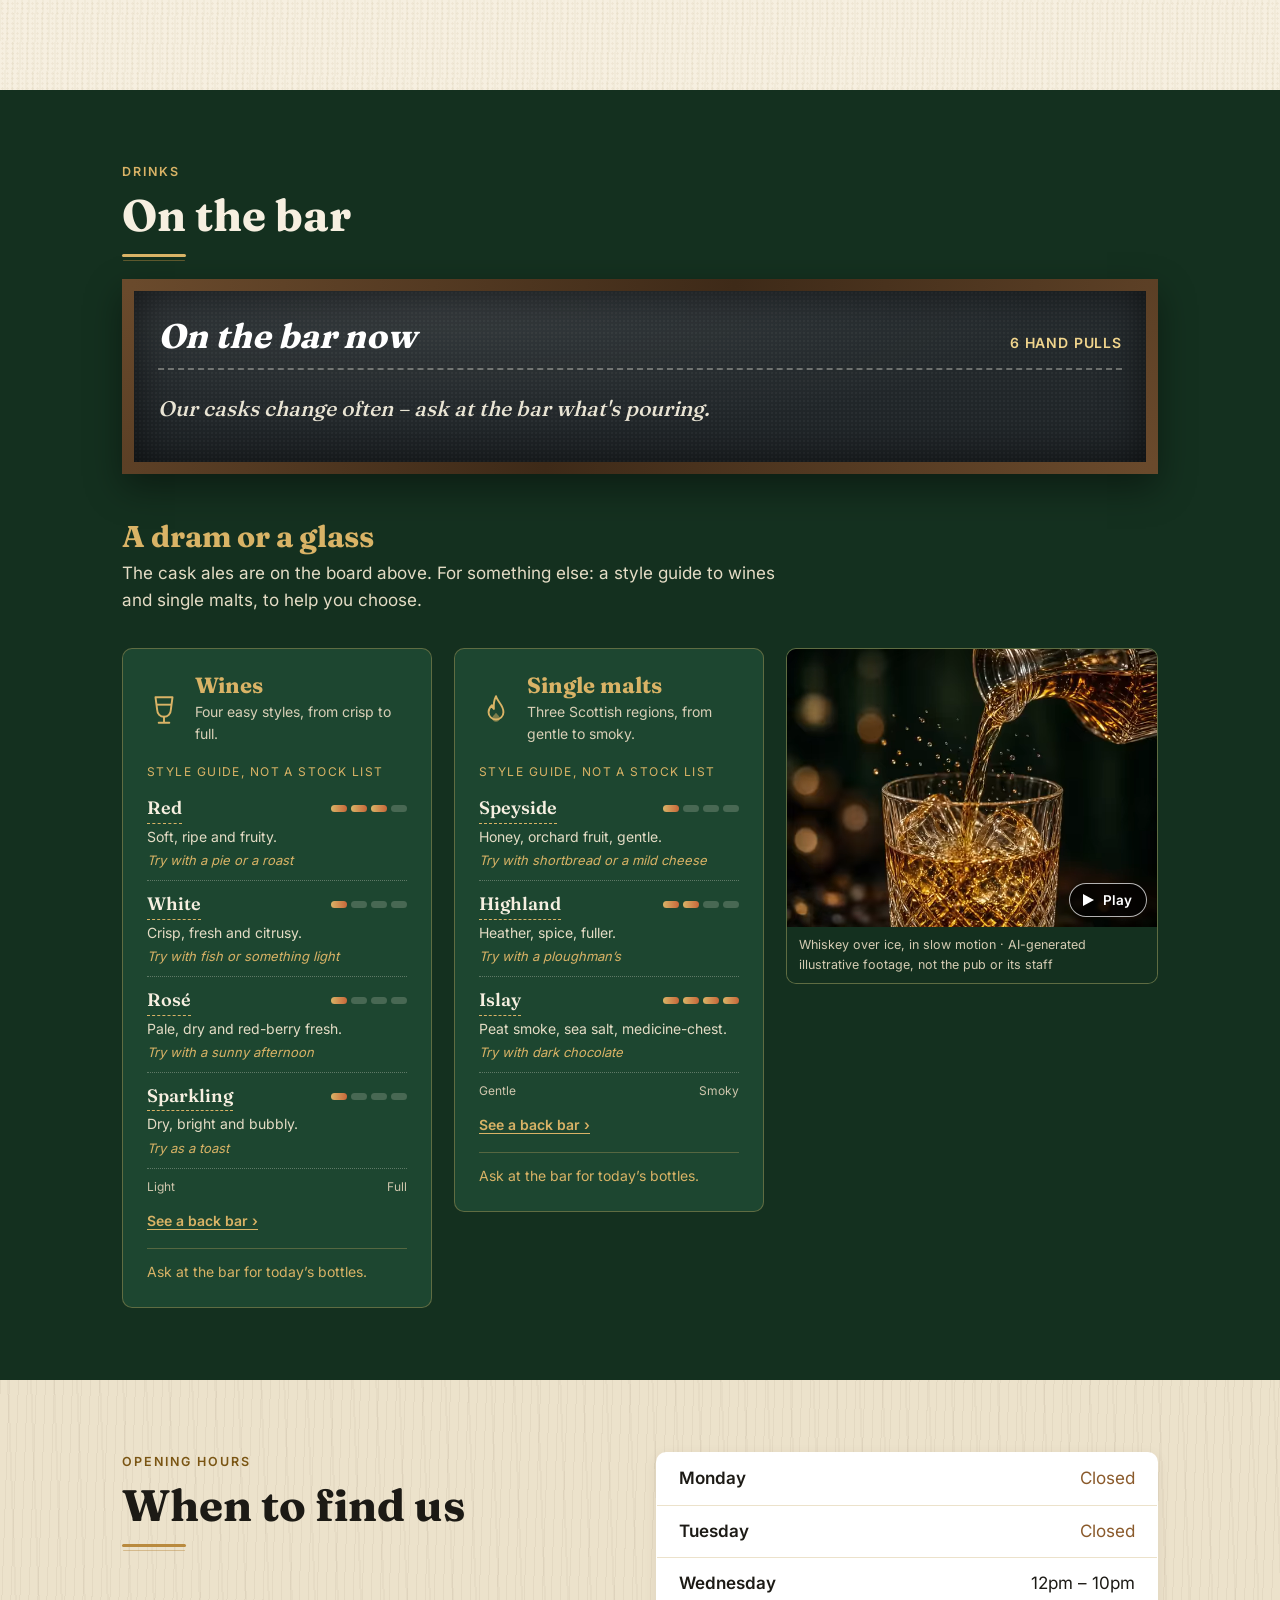
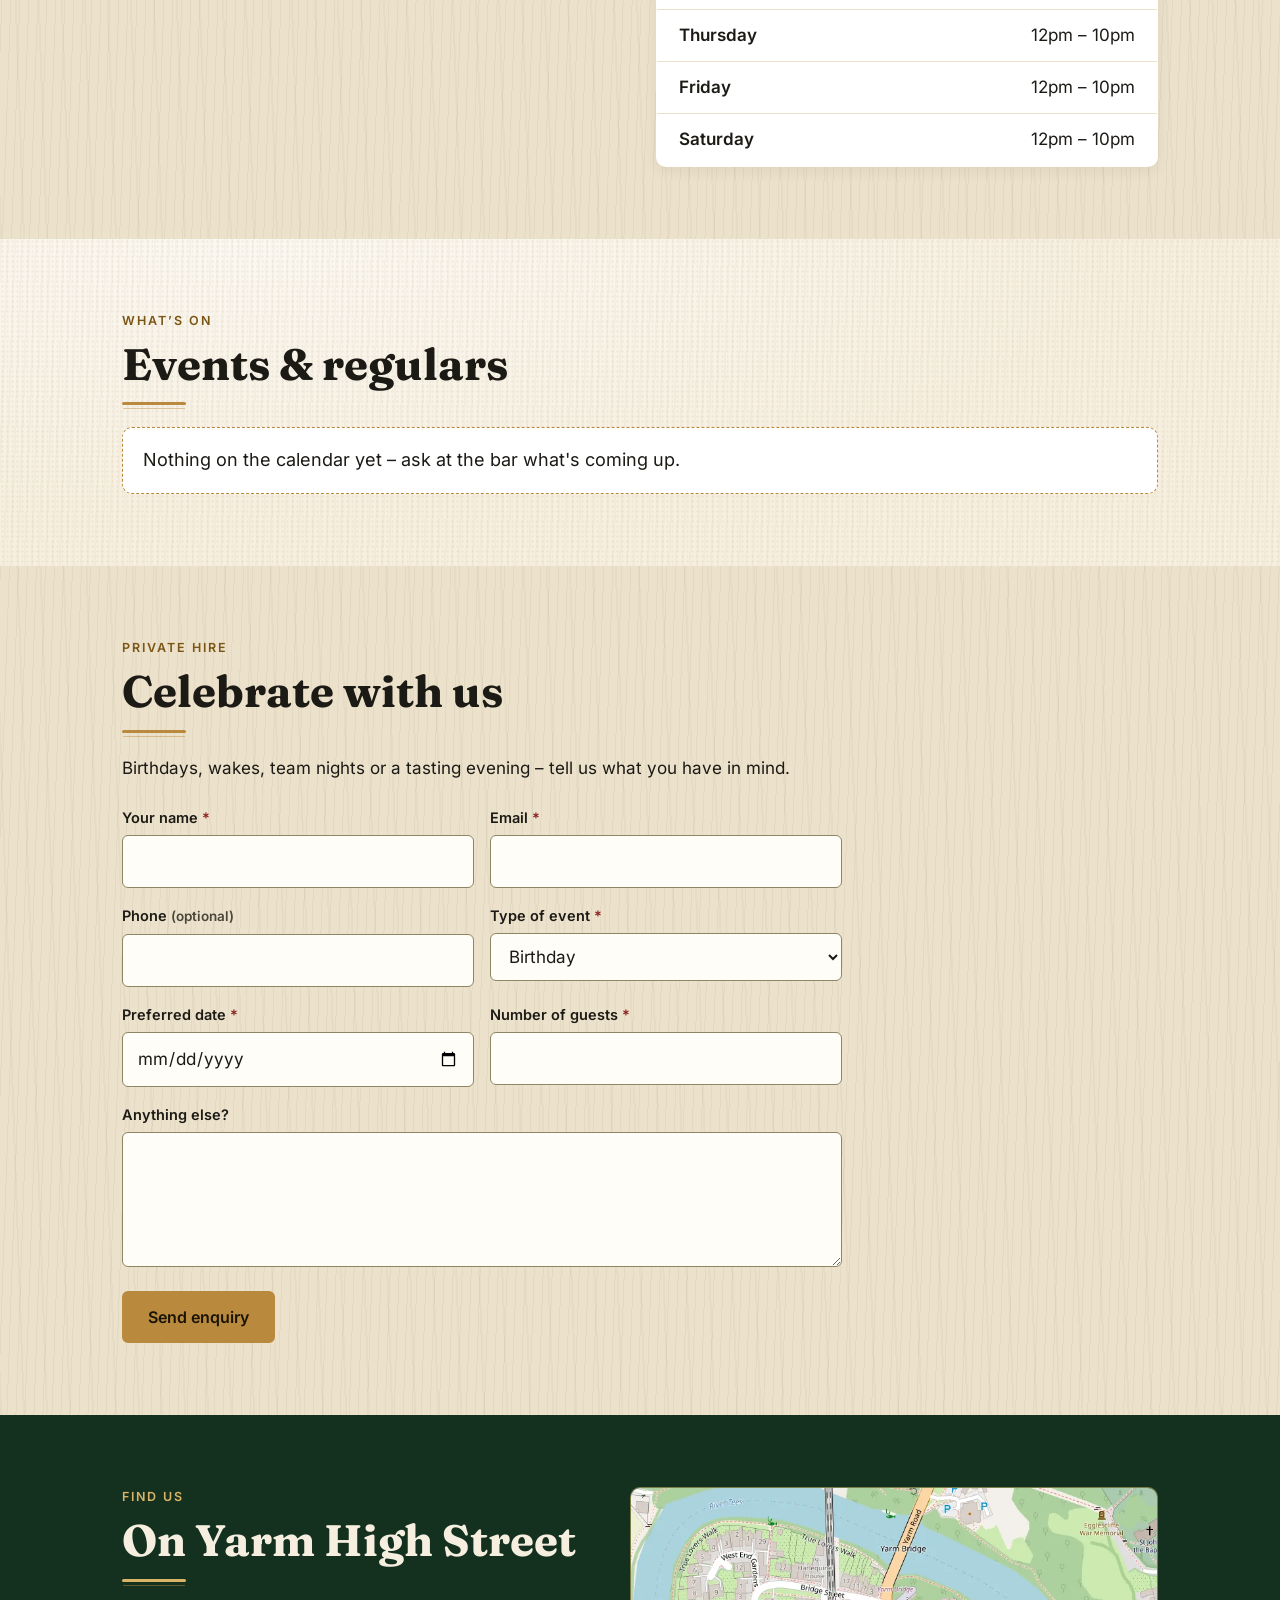
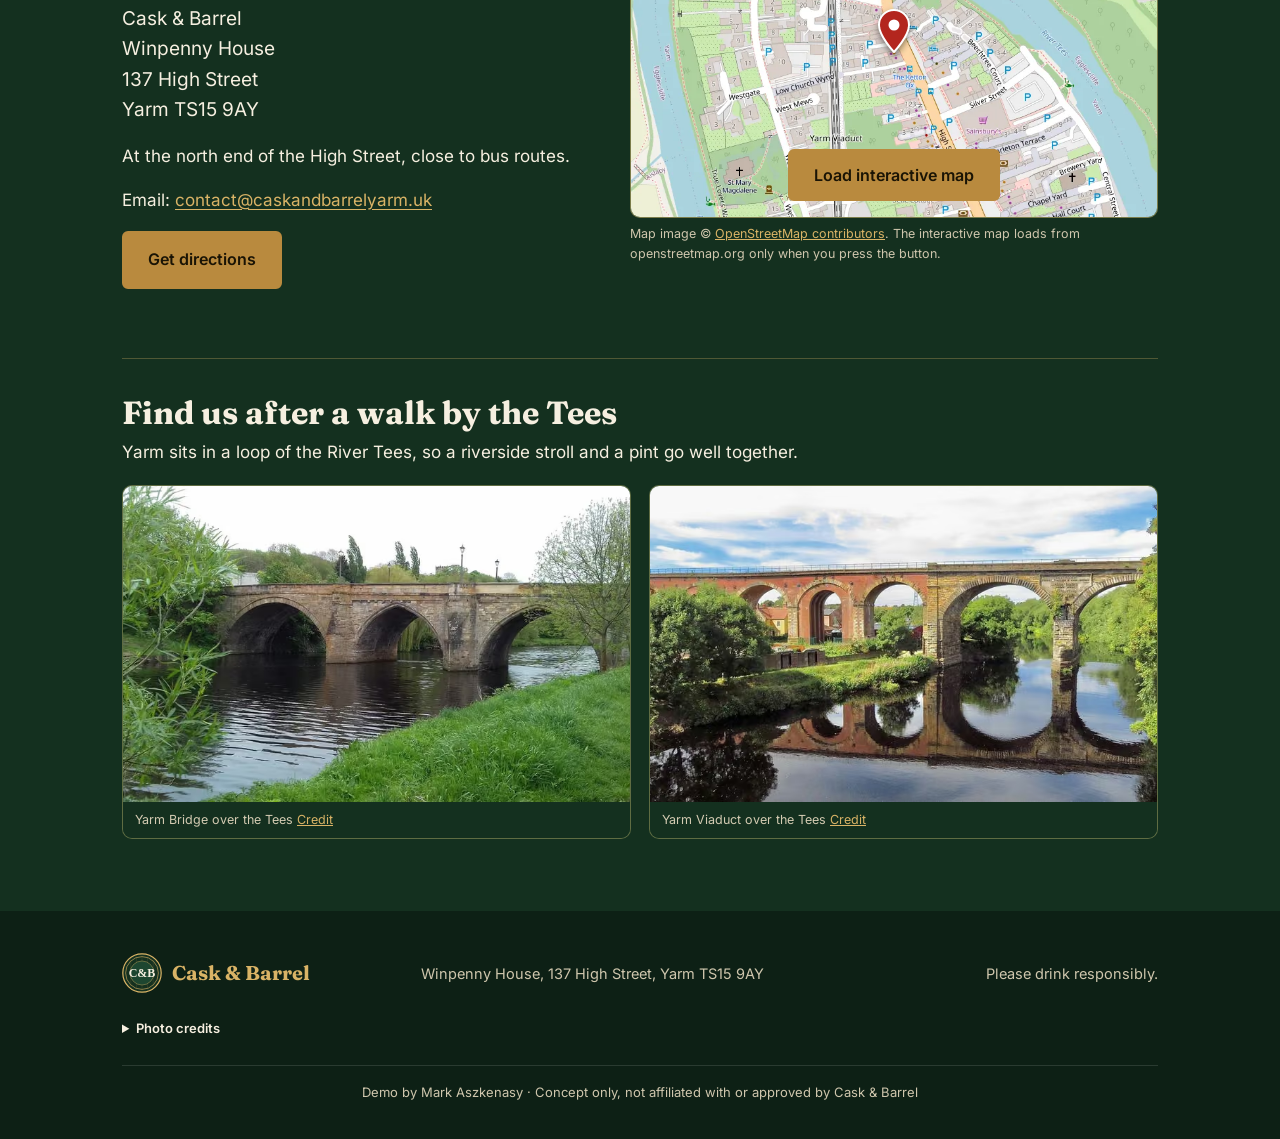
==== commit 81614530: "Drinks: back-bar + glass lightbox, content-driven ranges, tests, README" ====
--- a/index.html
+++ b/index.html
@@ -123,7 +123,7 @@
 <h3 class="dram-title">A dram or a glass</h3>
 <p class="dram-intro">The cask ales are on the board above. For something else: a style guide to wines and single malts, to help you choose.</p>
 <div class="menu-grid">
-<div class="contents" data-region="menuGroups"><div class="card drink-card"><div class="drink-head"><span class="drink-icon"><svg viewBox="0 0 32 32" width="34" height="34" aria-hidden="true" focusable="false"><path d="M8 4h16l-1.6 12a6.4 6.4 0 0 1-12.8 0z" fill="none" stroke="currentColor" stroke-width="1.8" stroke-linejoin="round"/><path d="M9.2 11h13.6" stroke="currentColor" stroke-width="1.8"/><path d="M16 22.4V28M11 28h10" stroke="currentColor" stroke-width="1.8" stroke-linecap="round"/></svg></span><div><h3>Wines</h3><p class="drink-blurb">Four easy styles, from crisp to full.</p></div></div><p class="guide-label">Style guide, not a stock list</p><ul class="styles"><li><div class="style-top"><strong>Red</strong><span class="meter" role="img" aria-label="Light to Full: 3 out of 4"><i class="on"></i><i class="on"></i><i class="on"></i><i></i></span></div><span class="style-note">Soft, ripe and fruity.</span><span class="style-pair">Try with a pie or a roast</span></li><li><div class="style-top"><strong>White</strong><span class="meter" role="img" aria-label="Light to Full: 1 out of 4"><i class="on"></i><i></i><i></i><i></i></span></div><span class="style-note">Crisp, fresh and citrusy.</span><span class="style-pair">Try with fish or something light</span></li><li><div class="style-top"><strong>Rosé</strong><span class="meter" role="img" aria-label="Light to Full: 1 out of 4"><i class="on"></i><i></i><i></i><i></i></span></div><span class="style-note">Pale, dry and red-berry fresh.</span><span class="style-pair">Try with a sunny afternoon</span></li><li><div class="style-top"><strong>Sparkling</strong><span class="meter" role="img" aria-label="Light to Full: 1 out of 4"><i class="on"></i><i></i><i></i><i></i></span></div><span class="style-note">Dry, bright and bubbly.</span><span class="style-pair">Try as a toast</span></li></ul><p class="meter-key"><span>Light</span><span>Full</span></p><p class="ask-line">Ask at the bar for today’s bottles.</p></div><div class="card drink-card"><div class="drink-head"><span class="drink-icon"><svg viewBox="0 0 32 32" width="34" height="34" aria-hidden="true" focusable="false"><path d="M16 3c1 5 7 8 7 15a7 7 0 0 1-14 0c0-3 1.600-5 3.200-6.500.2 2 .8 3 1.800 3.500C13.500 10 14.500 6 16 3z" fill="none" stroke="currentColor" stroke-width="1.8" stroke-linejoin="round"/><path d="M16 27a3.500 3.500 0 0 1-3.500-3.500c0-2 2-3 3.500-5 1.500 2 3.500 3 3.500 5A3.500 3.500 0 0 1 16 27z" fill="currentColor" opacity=".5"/></svg></span><div><h3>Single malts</h3><p class="drink-blurb">Three Scottish regions, from gentle to smoky.</p></div></div><p class="guide-label">Style guide, not a stock list</p><ul class="styles"><li><div class="style-top"><strong>Speyside</strong><span class="meter" role="img" aria-label="Gentle to Smoky: 1 out of 4"><i class="on"></i><i></i><i></i><i></i></span></div><span class="style-note">Honey, orchard fruit, gentle.</span><span class="style-pair">Try with shortbread or a mild cheese</span></li><li><div class="style-top"><strong>Highland</strong><span class="meter" role="img" aria-label="Gentle to Smoky: 2 out of 4"><i class="on"></i><i class="on"></i><i></i><i></i></span></div><span class="style-note">Heather, spice, fuller.</span><span class="style-pair">Try with a ploughman’s</span></li><li><div class="style-top"><strong>Islay</strong><span class="meter" role="img" aria-label="Gentle to Smoky: 4 out of 4"><i class="on"></i><i class="on"></i><i class="on"></i><i class="on"></i></span></div><span class="style-note">Peat smoke, sea salt, medicine-chest.</span><span class="style-pair">Try with dark chocolate</span></li></ul><p class="meter-key"><span>Gentle</span><span>Smoky</span></p><p class="ask-line">Ask at the bar for today’s bottles.</p></div></div>
+<div class="contents" data-region="menuGroups"><div class="card drink-card" data-range="wine"><div class="drink-head"><span class="drink-icon"><svg viewBox="0 0 32 32" width="34" height="34" aria-hidden="true" focusable="false"><path d="M8 4h16l-1.6 12a6.4 6.4 0 0 1-12.8 0z" fill="none" stroke="currentColor" stroke-width="1.8" stroke-linejoin="round"/><path d="M9.2 11h13.6" stroke="currentColor" stroke-width="1.8"/><path d="M16 22.4V28M11 28h10" stroke="currentColor" stroke-width="1.8" stroke-linecap="round"/></svg></span><div><h3>Wines</h3><p class="drink-blurb">Four easy styles, from crisp to full.</p></div></div><p class="guide-label">Style guide, not a stock list</p><ul class="styles"><li data-range="wine"><div class="style-top"><strong>Red</strong><span class="meter" role="img" aria-label="Light to Full: 3 out of 4"><i class="on"></i><i class="on"></i><i class="on"></i><i></i></span></div><span class="style-note">Soft, ripe and fruity.</span><span class="style-pair">Try with a pie or a roast</span></li><li data-range="wine"><div class="style-top"><strong>White</strong><span class="meter" role="img" aria-label="Light to Full: 1 out of 4"><i class="on"></i><i></i><i></i><i></i></span></div><span class="style-note">Crisp, fresh and citrusy.</span><span class="style-pair">Try with fish or something light</span></li><li data-range="wine"><div class="style-top"><strong>Rosé</strong><span class="meter" role="img" aria-label="Light to Full: 1 out of 4"><i class="on"></i><i></i><i></i><i></i></span></div><span class="style-note">Pale, dry and red-berry fresh.</span><span class="style-pair">Try with a sunny afternoon</span></li><li data-range="wine"><div class="style-top"><strong>Sparkling</strong><span class="meter" role="img" aria-label="Light to Full: 1 out of 4"><i class="on"></i><i></i><i></i><i></i></span></div><span class="style-note">Dry, bright and bubbly.</span><span class="style-pair">Try as a toast</span></li></ul><p class="meter-key"><span>Light</span><span>Full</span></p><p class="ask-line">Ask at the bar for today’s bottles.</p></div><div class="card drink-card" data-range="speyside"><div class="drink-head"><span class="drink-icon"><svg viewBox="0 0 32 32" width="34" height="34" aria-hidden="true" focusable="false"><path d="M16 3c1 5 7 8 7 15a7 7 0 0 1-14 0c0-3 1.600-5 3.200-6.500.2 2 .8 3 1.800 3.500C13.500 10 14.500 6 16 3z" fill="none" stroke="currentColor" stroke-width="1.8" stroke-linejoin="round"/><path d="M16 27a3.500 3.500 0 0 1-3.500-3.500c0-2 2-3 3.500-5 1.500 2 3.500 3 3.500 5A3.500 3.500 0 0 1 16 27z" fill="currentColor" opacity=".5"/></svg></span><div><h3>Single malts</h3><p class="drink-blurb">Three Scottish regions, from gentle to smoky.</p></div></div><p class="guide-label">Style guide, not a stock list</p><ul class="styles"><li data-range="speyside"><div class="style-top"><strong>Speyside</strong><span class="meter" role="img" aria-label="Gentle to Smoky: 1 out of 4"><i class="on"></i><i></i><i></i><i></i></span></div><span class="style-note">Honey, orchard fruit, gentle.</span><span class="style-pair">Try with shortbread or a mild cheese</span></li><li data-range="highland"><div class="style-top"><strong>Highland</strong><span class="meter" role="img" aria-label="Gentle to Smoky: 2 out of 4"><i class="on"></i><i class="on"></i><i></i><i></i></span></div><span class="style-note">Heather, spice, fuller.</span><span class="style-pair">Try with a ploughman’s</span></li><li data-range="islay"><div class="style-top"><strong>Islay</strong><span class="meter" role="img" aria-label="Gentle to Smoky: 4 out of 4"><i class="on"></i><i class="on"></i><i class="on"></i><i class="on"></i></span></div><span class="style-note">Peat smoke, sea salt, medicine-chest.</span><span class="style-pair">Try with dark chocolate</span></li></ul><p class="meter-key"><span>Gentle</span><span>Smoky</span></p><p class="ask-line">Ask at the bar for today’s bottles.</p></div></div>
 <figure class="photo clip"><div class="clip-frame"><video class="lazy-video" muted loop playsinline controls preload="none" poster="media/whiskey-pour.webp" width="640" height="480" aria-label="AI-generated slow-motion video of whiskey being poured over ice in a glass (illustrative)"><source src="media/whiskey-pour.webm" type="video/webm"><source src="media/whiskey-pour.mp4" type="video/mp4"></video></div><figcaption>Whiskey over ice, in slow motion · AI-generated illustrative footage, not the pub or its staff</figcaption></figure>
 </div>
 </div></section>
--- a/css/styles.css
+++ b/css/styles.css
@@ -314,3 +314,23 @@
 .meter i.on{background:linear-gradient(90deg,#d9b366,#c8673a)}
 .meter-key{display:flex;justify-content:space-between;font-size:12px;color:#cfc6ad;margin:8px 0 0}
 .ask-line{margin:14px 0 0;padding-top:12px;border-top:1px solid rgba(217,179,102,.3);font-size:14px;color:var(--brass2)}
+
+.drink-card{cursor:pointer}
+.range-btn{all:unset;box-sizing:border-box;cursor:pointer;font-family:Fraunces,Georgia,serif;font-size:18px;font-weight:600;border-bottom:1px dashed var(--brass2)}
+.range-btn:hover{color:var(--brass2)}
+.range-btn:focus-visible,.range-open:focus-visible,.range-close:focus-visible{outline:3px solid var(--brass2);outline-offset:3px}
+.range-open{all:unset;box-sizing:border-box;cursor:pointer;margin-top:14px;color:var(--brass2);font-size:14px;font-weight:600;text-decoration:underline;text-underline-offset:3px}
+.range-open:focus-visible{outline:3px solid var(--brass2);outline-offset:3px}
+.range-dlg{border:0;padding:0;background:transparent;max-width:min(960px,94vw);width:100%;color:var(--cream,#f6efe0);overflow:visible}
+.range-dlg::backdrop{background:rgba(5,15,9,.82)}
+.range-panel{position:relative;background:#14301f;border:1px solid rgba(217,179,102,.5);border-radius:12px;padding:20px;max-height:92vh;overflow:auto}
+.range-panel h3{color:var(--brass2);margin:0 44px 12px 0;font-size:24px}
+.range-fig img{display:block;width:100%;height:auto;border-radius:8px}
+.range-cap{margin:12px 0 0;font-size:14px;color:#e4dcc5}
+.range-close{position:absolute;top:10px;right:10px;width:44px;height:44px;border-radius:50%;border:1px solid var(--brass2);background:#14301f;color:var(--brass2);font-size:28px;line-height:1;cursor:pointer}
+
+.range-fig{display:grid;gap:14px}
+.range-fig figure{margin:0}
+.range-fig figcaption{font-size:13px;color:#e4dcc5;margin-top:6px}
+@media(min-width:760px){.range-fig{grid-template-columns:1fr 1fr}}
+.range-fig img{aspect-ratio:auto}
